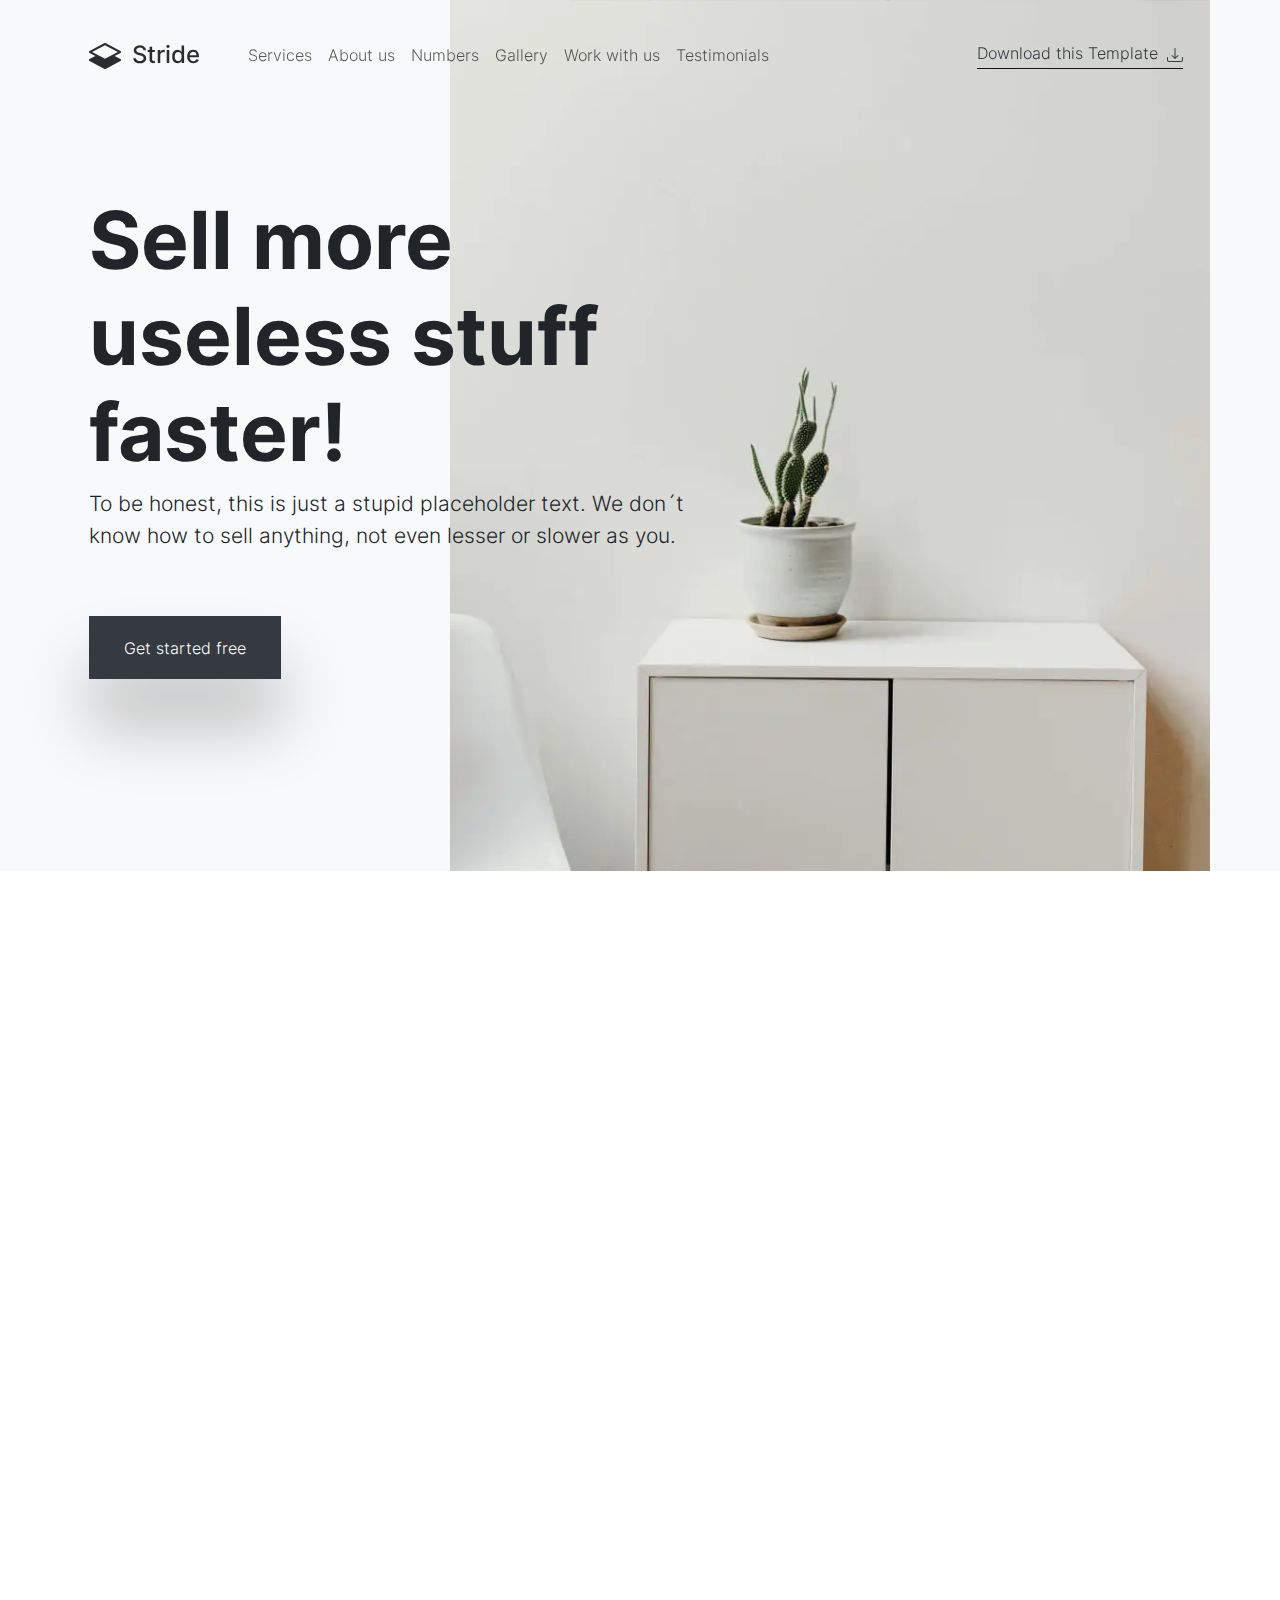
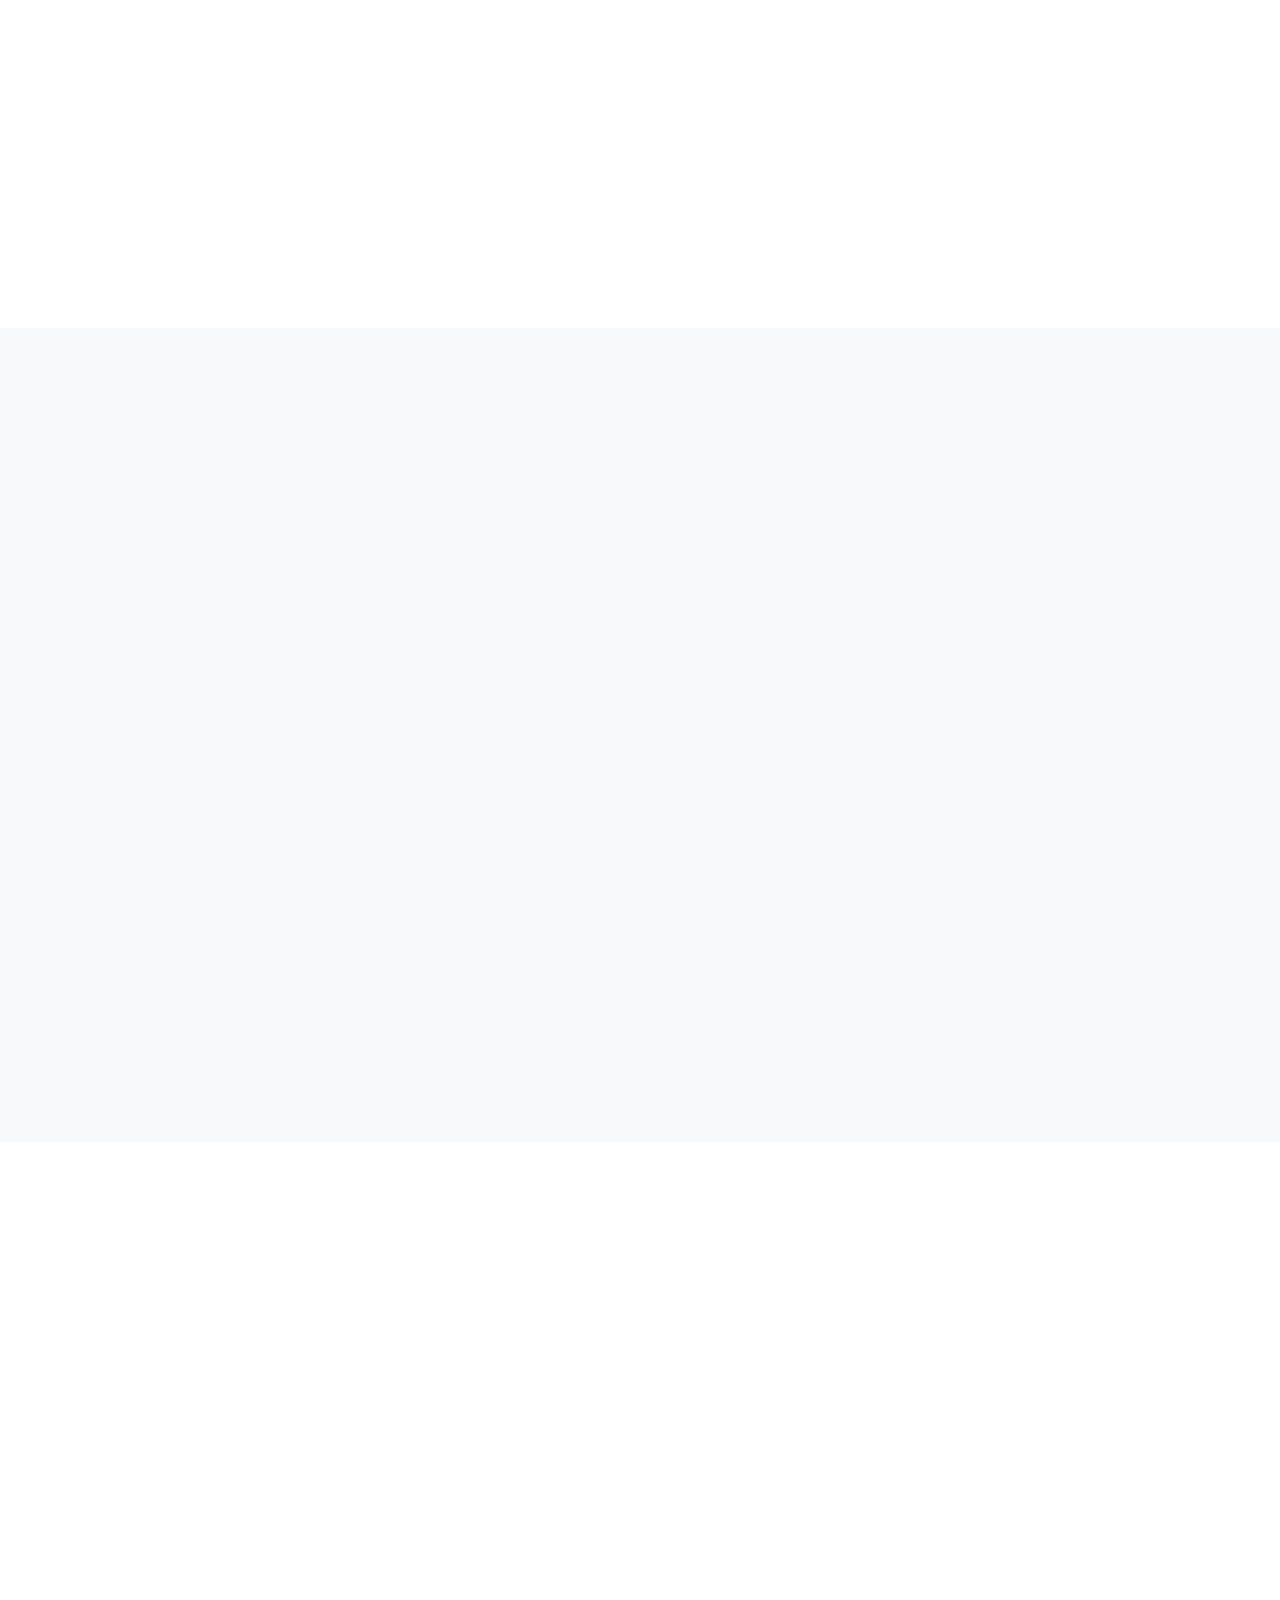
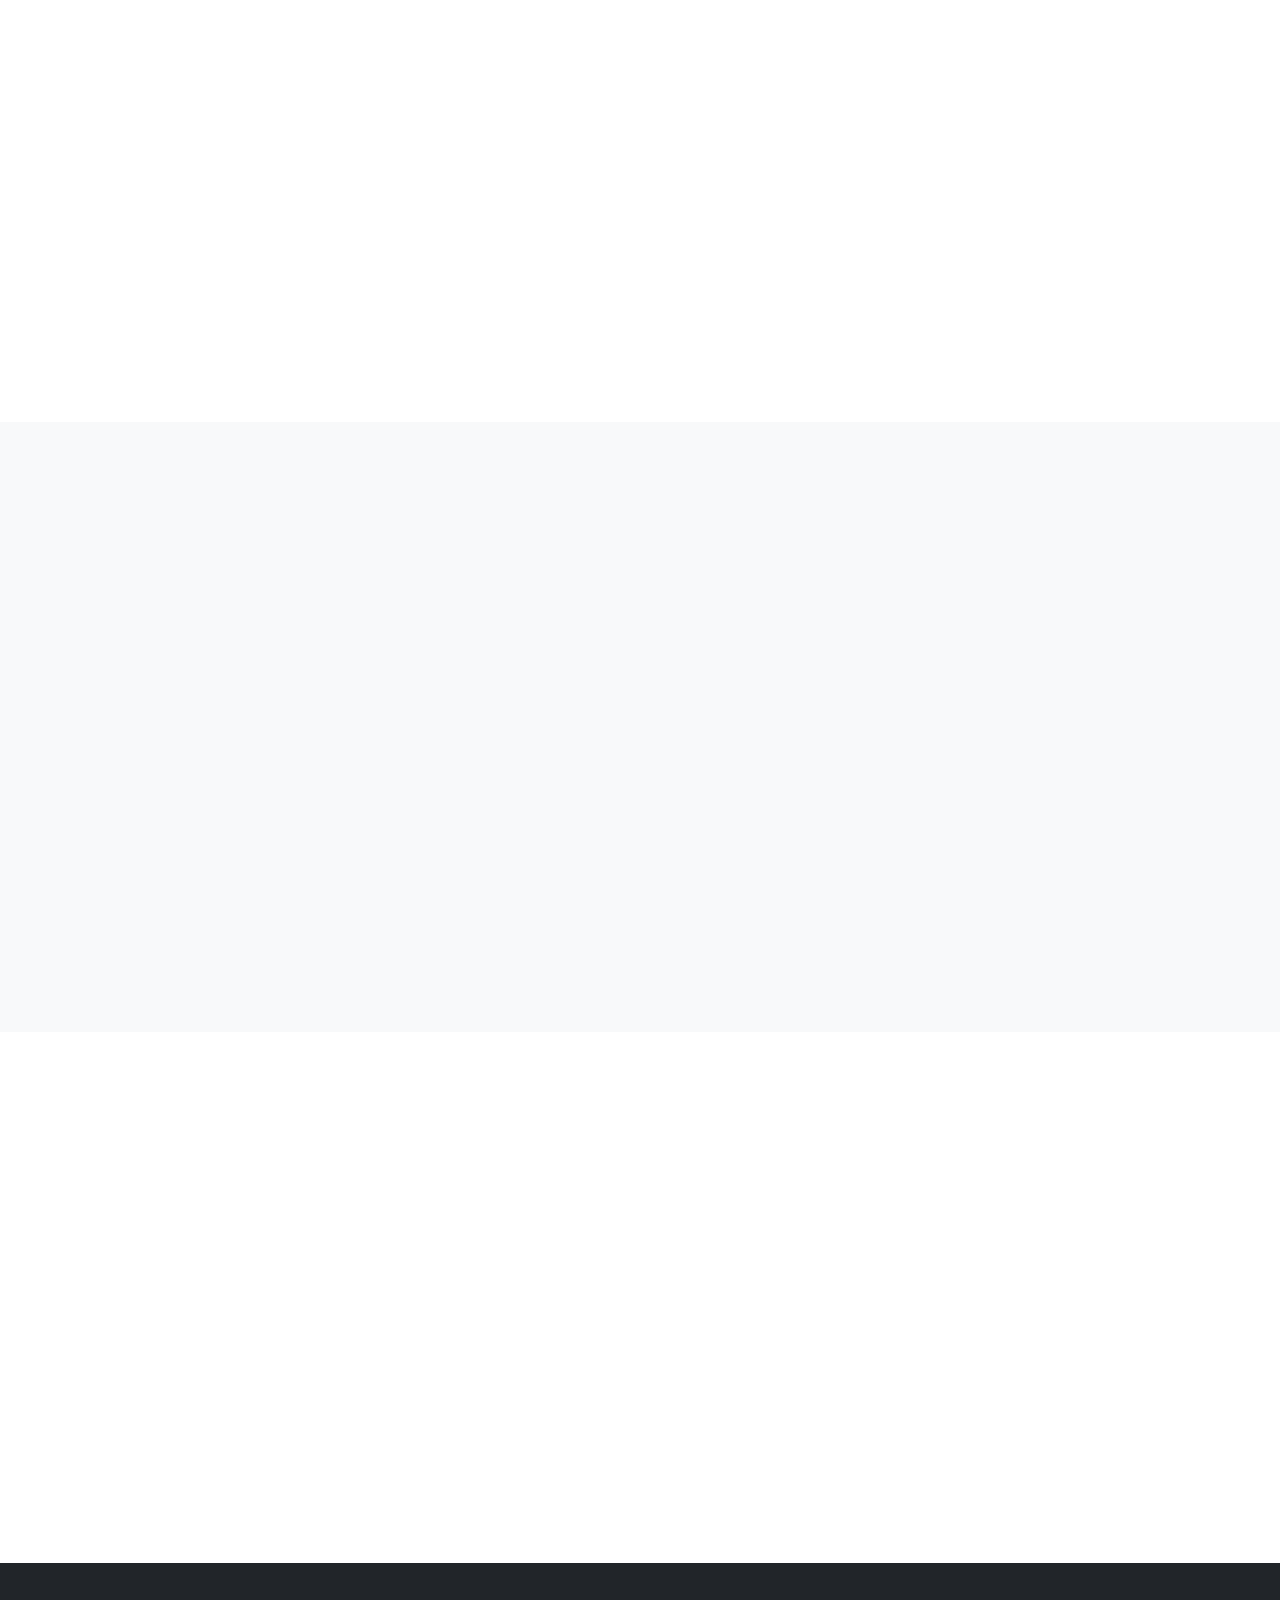
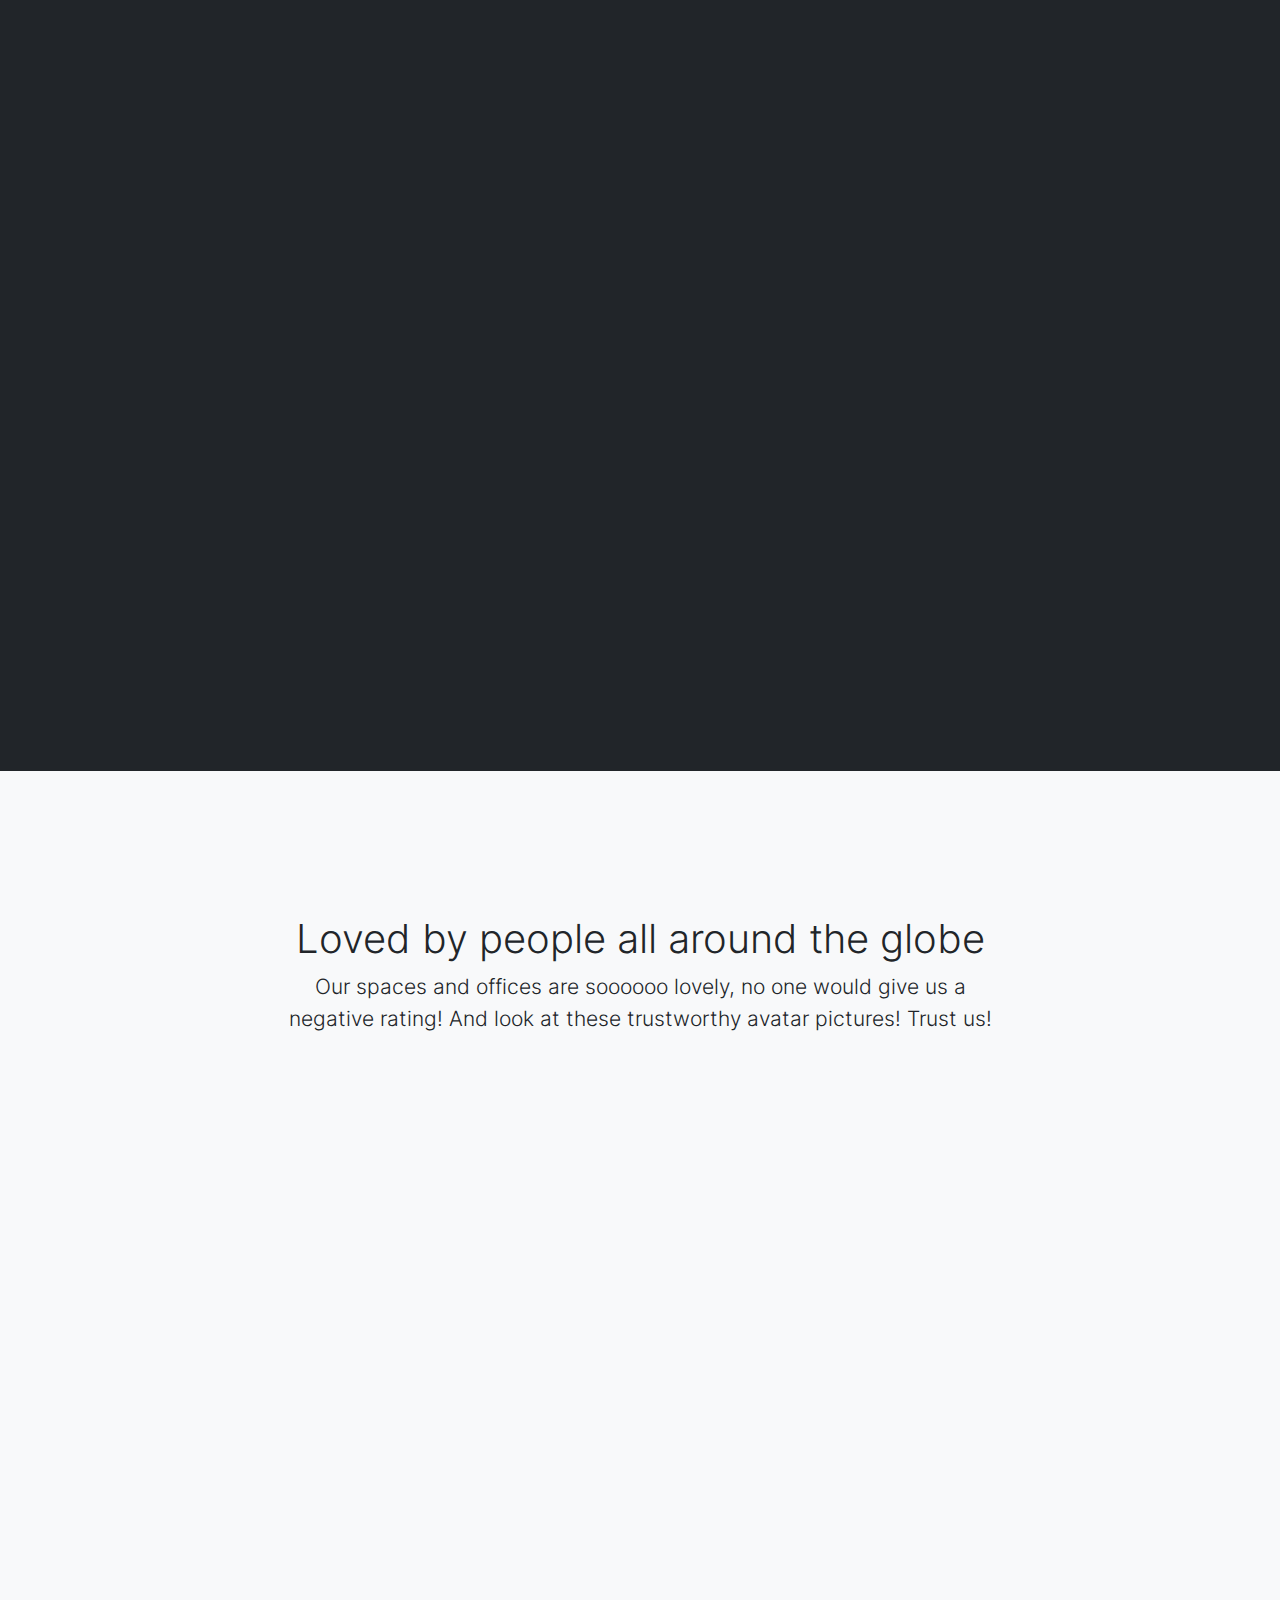
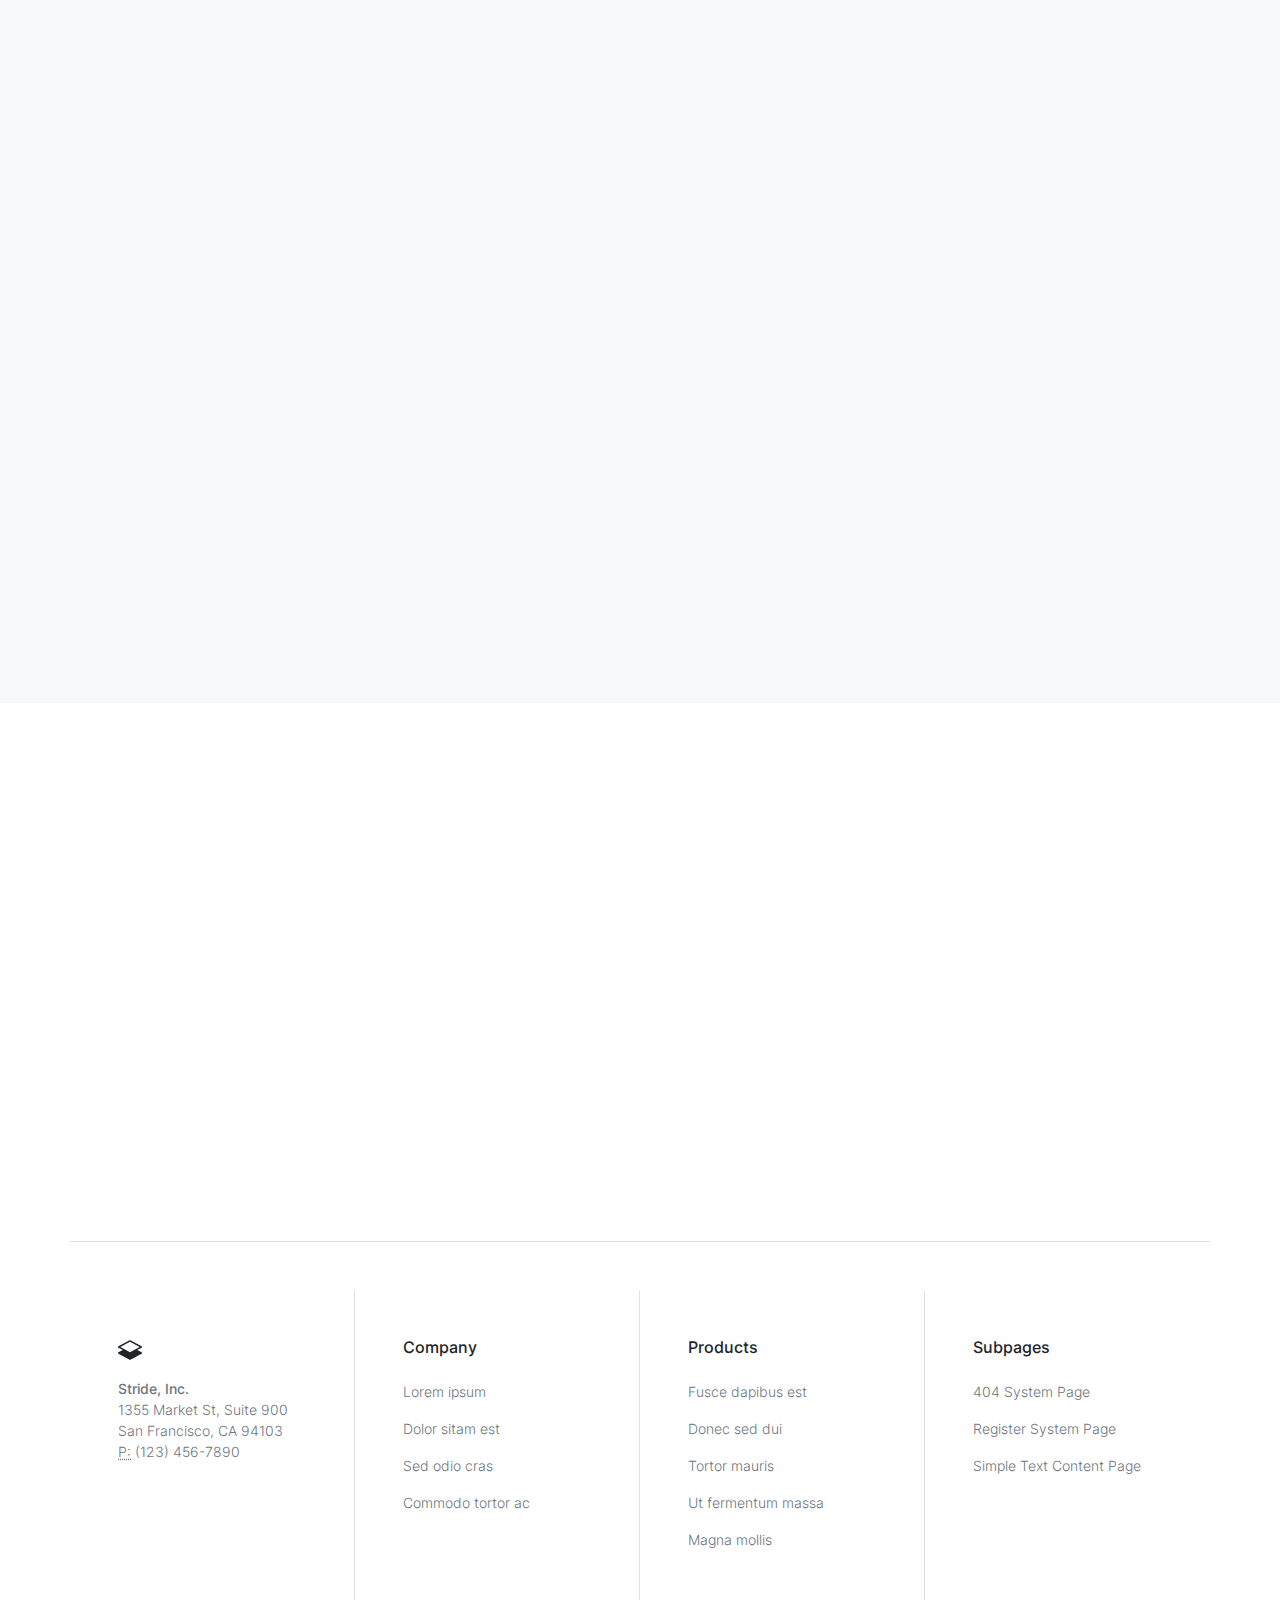
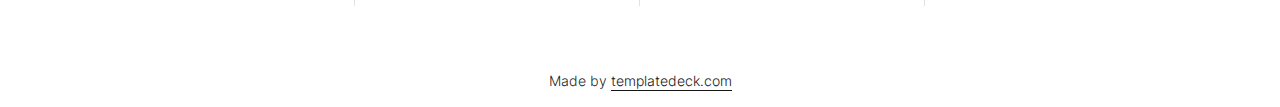
==== index.html @ ab4a2ad3 "update" ====
<!doctype html>
<html class="h-100" lang="en">

  <head>
      <meta charset="utf-8">
  <meta name="viewport" content="width=device-width,initial-scale=1,shrink-to-fit=no">
  <meta name="description" content="A growing collection of ready to use components for the CSS framework Bootstrap 5">
  <link rel="apple-touch-icon" sizes="180x180" href="img/apple-touch-icon.png">
  <link rel="icon" type="image/png" sizes="32x32" href="img/favicon-32x32.png">
  <link rel="icon" type="image/png" sizes="16x16" href="img/favicon-16x16.png">
  <link rel="icon" type="image/png" sizes="96x96" href="img/favicon.png">
  <meta name="author" content="Holger Koenemann">
  <meta name="generator" content="Eleventy v2.0.0">
  <meta name="HandheldFriendly" content="true">
  <title>Stride HTML Template - Frontpage one</title>
  <link rel="stylesheet" href="css/theme.min.css">

   <style>

/* inter-300 - latin */
@font-face {
  font-family: 'Inter';
  font-style: normal;
  font-weight: 300;
  font-display: swap;
  src: local(''),
       url('./fonts/inter-v12-latin-300.woff2') format('woff2'), /* Chrome 26+, Opera 23+, Firefox 39+ */
       url('./fonts/inter-v12-latin-300.woff') format('woff'); /* Chrome 6+, Firefox 3.6+, IE 9+, Safari 5.1+ */
}

@font-face {
  font-family: 'Inter';
  font-style: normal;
  font-weight: 500;
  font-display: swap;
  src: local(''),
       url('./fonts/inter-v12-latin-500.woff2') format('woff2'), /* Chrome 26+, Opera 23+, Firefox 39+ */
       url('./fonts/inter-v12-latin-500.woff') format('woff'); /* Chrome 6+, Firefox 3.6+, IE 9+, Safari 5.1+ */
}
@font-face {
  font-family: 'Inter';
  font-style: normal;
  font-weight: 700;
  font-display: swap;
  src: local(''),
       url('./fonts/inter-v12-latin-700.woff2') format('woff2'), /* Chrome 26+, Opera 23+, Firefox 39+ */
       url('./fonts/inter-v12-latin-700.woff') format('woff'); /* Chrome 6+, Firefox 3.6+, IE 9+, Safari 5.1+ */
}

</style>

  </head>

  <body data-bs-spy="scroll" data-bs-target="#navScroll">

    <nav id="navScroll" class="navbar navbar-expand-lg navbar-light fixed-top" tabindex="0">
  <div class="container">
    <a class="navbar-brand pe-4 fs-4" href="/">
  <svg xmlns="http://www.w3.org/2000/svg" width="32" height="32" fill="currentColor" class="bi bi-layers-half" viewbox="0 0 16 16">
    <path d="M8.235 1.559a.5.5 0 0 0-.47 0l-7.5 4a.5.5 0 0 0 0 .882L3.188 8 .264 9.559a.5.5 0 0 0 0 .882l7.5 4a.5.5 0 0 0 .47 0l7.5-4a.5.5 0 0 0 0-.882L12.813 8l2.922-1.559a.5.5 0 0 0 0-.882l-7.5-4zM8 9.433 1.562 6 8 2.567 14.438 6 8 9.433z"/>
  </svg>
  <span class="ms-1 fw-bolder">Stride</span>
</a>

    <button class="navbar-toggler" type="button" data-bs-toggle="collapse" data-bs-target="#navbarSupportedContent" aria-controls="navbarSupportedContent" aria-expanded="false" aria-label="Toggle navigation">
      <span class="navbar-toggler-icon"></span>
    </button>
    <div class="collapse navbar-collapse" id="navbarSupportedContent">
      <ul class="navbar-nav me-auto mb-2 mb-lg-0">
      <li class="nav-item">
    <a class="nav-link" href="#services" aria-label="Brings you to the frontpage">
      Services
    </a>
  </li>
  <li class="nav-item">
    <a class="nav-link" href="#aboutus">
      About us
    </a>
  </li>
  <li class="nav-item">
    <a class="nav-link" href="#numbers">
      Numbers
    </a>
  </li>
  <li class="nav-item">
    <a class="nav-link" href="#gallery">
      Gallery
    </a>
  </li>
  <li class="nav-item">
    <a class="nav-link" href="#workwithus">
      Work with us
    </a>
  </li>
  <li class="nav-item">
    <a class="nav-link" href="#testimonials">
      Testimonials
    </a>
  </li>

    </ul>
      <a href="https://templatedeck.com" data-splitbee-event="Click Download" aria-label="Download this template" class="link-dark pb-1 link-fancy me-2">
        Download this Template       <svg xmlns="http://www.w3.org/2000/svg" width="16" height="16" fill="currentColor" class="bi bi-download ms-1" viewBox="0 0 16 16">
                <path d="M.5 9.9a.5.5 0 0 1 .5.5v2.5a1 1 0 0 0 1 1h12a1 1 0 0 0 1-1v-2.5a.5.5 0 0 1 1 0v2.5a2 2 0 0 1-2 2H2a2 2 0 0 1-2-2v-2.5a.5.5 0 0 1 .5-.5z"/>
                <path d="M7.646 11.854a.5.5 0 0 0 .708 0l3-3a.5.5 0 0 0-.708-.708L8.5 10.293V1.5a.5.5 0 0 0-1 0v8.793L5.354 8.146a.5.5 0 1 0-.708.708l3 3z"/>
              </svg>
      </a>

    </div>
</div>
</nav>

    <main>
      <div class="w-100 overflow-hidden bg-gray-100" id="top">
  
<div class="container position-relative">
  <div class="col-12 col-lg-8 mt-0 h-100 position-absolute top-0 end-0 bg-cover" data-aos="fade-left" style="background-image: url(img/webp/interior11.webp);">
    
  </div>
    <div class="row">

<div class="col-lg-7 py-vh-6 position-relative" data-aos="fade-right">
  <h1 class="display-1 fw-bold mt-5">Sell more useless stuff faster!</h1>
  <p class="lead">To be honest, this is just a stupid placeholder text. We don´t know how to sell anything, not even lesser or slower as you.</p>
  <a href="#" class="btn btn-dark btn-xl shadow me-3 rounded-0 my-5">Get started free</a>
</div>



</div>
</div>

</div>

<div class="py-vh-5 w-100 overflow-hidden" id="services">
  <div class="container">
      <div class="row d-flex justify-content-end">
<div class="col-lg-8" data-aos="fade-down"><h2 class="display-6">Okay, there are three really good reasons for us. There are no more than three, but we think three is a reasonable good number of good stuff.</h2></div>
</div>
<div class="row d-flex align-items-center">
<div class="col-md-6 col-lg-4" data-aos="fade-up" data-aos-delay="200">
  <span class="h5 fw-lighter">01.</span>
  <h3 class="py-5 border-top border-dark">We rented this fancy startup office in an old factory building.</h3>
  <p>Lorem, ipsum dolor sit amet consectetur adipisicing elit. Minus culpa, voluptatibus ex itaque, sapiente a consequatur inventore beatae, ipsam debitis omnis consequuntur iste asperiores. Similique quisquam debitis corrupti deserunt, dolor.</p>
  <a href="#" class="link-fancy">Learn more
  </a>
</div>

<div class="col-md-6 col-lg-4 py-vh-4 pb-0" data-aos="fade-up" data-aos-delay="400">
  <span class="h5 fw-lighter">02.</span>
  <h3 class="py-5 border-top border-dark">We don´t know exactly what we are doing. But thats good because we can´t break something intentionally.</h3>
  <p>Lorem, ipsum dolor sit  adipisicing elit. Minus culpa, voluptatibus ex itaque, sapiente a consequatur inventore beatae, ipsam debitis omnis consequuntur iste asperiores. Similique quisquam debitis corrupti deserunt, dolor.</p>
  <a href="#" class="link-fancy">Learn more
  </a>
</div>

<div class="col-md-6 col-lg-4 py-vh-6 pb-0" data-aos="fade-up" data-aos-delay="600">
  <span class="h5 fw-lighter">03.</span>
  <h3 class="py-5 border-top border-dark">There is no real number three reason. So please read again number one and two.</h3>
  <p>Lorem, ipsum dolor sit amet consectetur adipisicing elit. Minus culpa, voluptatibus ex itaque, sapiente a consequatur inventore beatae, ipsam debitis omnis consequuntur iste asperiores. Similique quisquam debitis corrupti deserunt, dolor.</p>
  <a href="#" class="link-fancy">Learn more
  </a>
</div>
</div>

  </div>
</div>

<div class="py-vh-4 bg-gray-100 w-100 overflow-hidden" id="aboutus">
  <div class="container">
      
<div class="row d-flex justify-content-between align-items-center">
  <div class="col-lg-6">
  <div class="row gx-5 d-flex">
    <div class="col-md-11">
      <div class="shadow ratio ratio-16x9 rounded bg-cover bp-center align-self-end" data-aos="fade-right" style="background-image: url(img/webp/people15.webp);--bs-aspect-ratio: 50%;">
      </div>
    </div>
    <div class="col-md-5 offset-md-1">
      <div class="shadow ratio ratio-1x1 rounded bg-cover mt-5 bp-center float-end" data-aos="fade-up" style="background-image: url(img/webp/interior42.webp);">
      </div>
    </div>
    <div class="col-md-6">
      <div class="col-12 shadow ratio rounded bg-cover mt-5 bp-center" data-aos="fade-left" style="background-image: url(img/webp/people4.webp);--bs-aspect-ratio: 150%;">
      </div>
    </div>
  </div>
</div>
<div class="col-lg-4">
  <h3 class="py-5 border-top border-dark" data-aos="fade-left">We did some interesting stuff in our field of work. For example we collect a lot of these free photos and use them on our website.</h3>
  <p data-aos="fade-left" data-aos-delay="200">Donec id elit non mi porta gravida at eget metus. Fusce dapibus, tellus ac cursus commodo, tortor mauris condimentum nibh, ut fermentum massa justo sit amet risus.
  </p>
  <p>
    <a href="#" class="link-fancy link-dark" data-aos="fade-left" data-aos-delay="400">Learn more
    </a>
  </p>
</div>
</div>

  </div>
</div>

<div class="py-vh-5 w-100 overflow-hidden" id="numbers">
  <div class="container">
      <div class="row d-flex justify-content-between align-items-center">
  <div class="col-lg-5">
    <h3 class="py-5 border-top border-dark" data-aos="fade-right">Our magic numbers</h3>
</div>
<div class="col-lg-6">
  <div class="row">
    <div class="col-12">
    <h2 class="display-6 mb-5" data-aos="fade-down">There are some important numbers for us. They are just numbers without any meaning, but we just love them.</h2>
    </div>
    <div class="col-lg-6" data-aos="fade-up">
      <div class="display-1 fw-bold py-4">42%</div>
      <p class="text-black-50">Donec id elit non mi porta gravida at eget metus. Fusce dapibus, tellus ac cursus commodo, tortor mauris condimentum nibh, ut fermentum massa justo sit amet risus. Etiam porta sem malesuada magna mollis euismod. Donec sed odio dui.</p>
    </div>
    <div class="col-lg-6" data-aos="fade-up">
      <div class="display-1 fw-bold py-4">+300</div>
      <p class="text-black-50">Donec id elit non mi porta gravida at eget metus. Fusce dapibus, tellus ac cursus commodo, tortor mauris condimentum nibh, ut fermentum massa justo sit amet risus. Etiam porta sem malesuada magna mollis euismod. Donec sed odio dui.</p>
    </div>
  </div>
</div>
</div>

  </div>
</div>

<div class="position-relative overflow-hidden w-100 bg-light" id="gallery">
  <div class="container-fluid">
  <div class="row overflow-scroll">
    <div class="col-12">
      <div class="row vw-100 px-0 py-vh-5 d-flex align-items-center scrollx">
        <div class="col-md-2" data-aos="fade-up">
            <img src="img/webp/interior37.webp" class="rounded shadow img-fluid" alt="nice gallery image" width="512" height="341">
        </div>

        <div class="col-md-2" data-aos="fade-up" data-aos-delay="200">
            <img src="img/webp/people1.webp" class="img-fluid rounded shadow" alt="nice gallery image" width="1164" height="776">
        </div>

        <div class="col-md-3" data-aos="fade-up" data-aos-delay="400">
            <img src="img/webp/people2.webp" class="img-fluid rounded shadow" alt="nice gallery image" width="844" height="1054">
        </div>

        <div class="col-md-3" data-aos="fade-up" data-aos-delay="600">
            <img src="img/webp/interior29.webp" class="img-fluid rounded shadow" alt="nice gallery image" width="844" height="562">
        </div>

        <div class="col-md-2" data-aos="fade-up" data-aos-delay="800">
            <img src="img/webp/people23.webp" class="rounded shadow img-fluid" alt="nice gallery image" width="512" height="341">
        </div>
      </div>
    </div>
   </div>
 </div>

</div>

<div class="container py-vh-4 w-100 overflow-hidden">
  <div class="row d-flex justify-content-center align-items-center">
    <div class="col-lg-5">
  <h3 class="py-5 border-top border-dark" data-aos="fade-right">What our clients say</h3>
</div>
<div class="col-md-7" data-aos="fade-left">
  <blockquote>
    <div class="fs-4 my-3 fw-light pt-4 border-bottom pb-3">“I´am the CEO of this company. So maybe you think "he will tell us something super awesome about it only". But no. Its a really strange place to work with creepy people all around.
      They do some computer stuff I don´t understand. But I wear expensive Glasses and a Patagonia Hoodie. So I´am fine with it.”</div>
    <img src="img/webp/person11.webp" width="64" height="64" class="img-fluid rounded-circle me-3" alt="" data-aos="fade">
    <span><span class="fw-bold">John Doe,</span>
      CEO of Stride Ltd.</span>
  </blockquote>
</div>

  </div>
</div>

<div class="py-vh-6 bg-gray-900 text-light w-100 overflow-hidden" id="workwithus">
  <div class="container">
    <div class="row d-flex justify-content-center">
      <div class="row d-flex justify-content-center text-center">
  <div class="col-lg-8 text-center" data-aos="fade">
        <p class="text-secondary lead">Let´s start a project together!</p>
    <h2 class="display-6 mb-5">Hell no! This button is linked to a none working contact form. A none working form without any user feedback. So you might think you done something wrong. But in reality we just don´t want to start anything with you or anyone else.</h2>
  </div>
  <div class="col-12">
    <a href="#" class="btn btn-warning btn-xl shadow me-3 mt-4" data-aos="fade-down">Get in contact</a>
  </div>
</div>

    </div>
  </div>
</div>

<div class="bg-light w-100 overflow-hidden" id="testimonials">
  <div class="container py-vh-6">
    <div class="row d-flex justify-content-center">
      <div class="col-12 col-lg-10 col-xl-8 text-center">
  <h2 class="display-6">Loved by people all around the globe</h2>
  <p class="lead">Our spaces and offices are soooooo lovely, no one would give us a negative rating! And look at these trustworthy avatar pictures! Trust us!</p>
</div>
<div class="col-12 mt-4">
  <div class="row row-cols-1 row-cols-md-2 g-5 d-flex align-items-center">

    <div class="col-12 col-lg-6 col-xl-4" data-aos="fade-right">
      <div class="card p-4 mt-3 border-0">
        <div class="card-body">
          <div class="text-dark py-2 fs-3"><svg xmlns="http://www.w3.org/2000/svg" width="16" height="16" fill="currentColor" class="bi bi-star-fill" viewBox="0 0 16 16">
  <path d="M3.612 15.443c-.386.198-.824-.149-.746-.592l.83-4.73L.173 6.765c-.329-.314-.158-.888.283-.95l4.898-.696L7.538.792c.197-.39.73-.39.927 0l2.184 4.327 4.898.696c.441.062.612.636.282.95l-3.522 3.356.83 4.73c.078.443-.36.79-.746.592L8 13.187l-4.389 2.256z"/>
</svg>

<svg xmlns="http://www.w3.org/2000/svg" width="16" height="16" fill="currentColor" class="bi bi-star-fill" viewBox="0 0 16 16">
  <path d="M3.612 15.443c-.386.198-.824-.149-.746-.592l.83-4.73L.173 6.765c-.329-.314-.158-.888.283-.95l4.898-.696L7.538.792c.197-.39.73-.39.927 0l2.184 4.327 4.898.696c.441.062.612.636.282.95l-3.522 3.356.83 4.73c.078.443-.36.79-.746.592L8 13.187l-4.389 2.256z"/>
</svg>

<svg xmlns="http://www.w3.org/2000/svg" width="16" height="16" fill="currentColor" class="bi bi-star-fill" viewBox="0 0 16 16">
  <path d="M3.612 15.443c-.386.198-.824-.149-.746-.592l.83-4.73L.173 6.765c-.329-.314-.158-.888.283-.95l4.898-.696L7.538.792c.197-.39.73-.39.927 0l2.184 4.327 4.898.696c.441.062.612.636.282.95l-3.522 3.356.83 4.73c.078.443-.36.79-.746.592L8 13.187l-4.389 2.256z"/>
</svg>

<svg xmlns="http://www.w3.org/2000/svg" width="16" height="16" fill="currentColor" class="bi bi-star-fill" viewBox="0 0 16 16">
  <path d="M3.612 15.443c-.386.198-.824-.149-.746-.592l.83-4.73L.173 6.765c-.329-.314-.158-.888.283-.95l4.898-.696L7.538.792c.197-.39.73-.39.927 0l2.184 4.327 4.898.696c.441.062.612.636.282.95l-3.522 3.356.83 4.73c.078.443-.36.79-.746.592L8 13.187l-4.389 2.256z"/>
</svg>

<svg xmlns="http://www.w3.org/2000/svg" width="16" height="16" fill="currentColor" class="bi bi-star-half" viewBox="0 0 16 16">
  <path d="M5.354 5.119 7.538.792A.516.516 0 0 1 8 .5c.183 0 .366.097.465.292l2.184 4.327 4.898.696A.537.537 0 0 1 16 6.32a.548.548 0 0 1-.17.445l-3.523 3.356.83 4.73c.078.443-.36.79-.746.592L8 13.187l-4.389 2.256a.52.52 0 0 1-.146.05c-.342.06-.668-.254-.6-.642l.83-4.73L.173 6.765a.55.55 0 0 1-.172-.403.58.58 0 0 1 .085-.302.513.513 0 0 1 .37-.245l4.898-.696zM8 12.027a.5.5 0 0 1 .232.056l3.686 1.894-.694-3.957a.565.565 0 0 1 .162-.505l2.907-2.77-4.052-.576a.525.525 0 0 1-.393-.288L8.001 2.223 8 2.226v9.8z"/>
</svg>
</div>
          <blockquote class="blockquote">
            <p>"That service is really really good. And I don´t say that because they pay me a lot of money. I say that because they don´t pay me more money anymore if I don´t say it..."</p>
          </blockquote>
          <div class="d-flex justify-content-between border-top pt-3">
            <div>
              <span class="h6 fw-5">Jane Doemunsky</span><br>
              <small class="text-muted">COO, The Boo Corp.</small>
            </div>
            <img src="img/webp/person9.webp" width="48" height="48" class="rounded-circle" alt="" data-aos="fade">
          </div>
        </div>
      </div>
    </div>

    <div class="col-12 col-lg-6 col-xl-4">
      <div class="card p-4 shadow mt-3 border-0" data-aos="fade-down">
        <div class="card-body">
          <div class="text-dark py-2 fs-3"><svg xmlns="http://www.w3.org/2000/svg" width="16" height="16" fill="currentColor" class="bi bi-star-fill" viewBox="0 0 16 16">
  <path d="M3.612 15.443c-.386.198-.824-.149-.746-.592l.83-4.73L.173 6.765c-.329-.314-.158-.888.283-.95l4.898-.696L7.538.792c.197-.39.73-.39.927 0l2.184 4.327 4.898.696c.441.062.612.636.282.95l-3.522 3.356.83 4.73c.078.443-.36.79-.746.592L8 13.187l-4.389 2.256z"/>
</svg>

<svg xmlns="http://www.w3.org/2000/svg" width="16" height="16" fill="currentColor" class="bi bi-star-fill" viewBox="0 0 16 16">
  <path d="M3.612 15.443c-.386.198-.824-.149-.746-.592l.83-4.73L.173 6.765c-.329-.314-.158-.888.283-.95l4.898-.696L7.538.792c.197-.39.73-.39.927 0l2.184 4.327 4.898.696c.441.062.612.636.282.95l-3.522 3.356.83 4.73c.078.443-.36.79-.746.592L8 13.187l-4.389 2.256z"/>
</svg>

<svg xmlns="http://www.w3.org/2000/svg" width="16" height="16" fill="currentColor" class="bi bi-star-fill" viewBox="0 0 16 16">
  <path d="M3.612 15.443c-.386.198-.824-.149-.746-.592l.83-4.73L.173 6.765c-.329-.314-.158-.888.283-.95l4.898-.696L7.538.792c.197-.39.73-.39.927 0l2.184 4.327 4.898.696c.441.062.612.636.282.95l-3.522 3.356.83 4.73c.078.443-.36.79-.746.592L8 13.187l-4.389 2.256z"/>
</svg>

<svg xmlns="http://www.w3.org/2000/svg" width="16" height="16" fill="currentColor" class="bi bi-star-fill" viewBox="0 0 16 16">
  <path d="M3.612 15.443c-.386.198-.824-.149-.746-.592l.83-4.73L.173 6.765c-.329-.314-.158-.888.283-.95l4.898-.696L7.538.792c.197-.39.73-.39.927 0l2.184 4.327 4.898.696c.441.062.612.636.282.95l-3.522 3.356.83 4.73c.078.443-.36.79-.746.592L8 13.187l-4.389 2.256z"/>
</svg>

<svg xmlns="http://www.w3.org/2000/svg" width="16" height="16" fill="currentColor" class="bi bi-star" viewBox="0 0 16 16">
  <path d="M2.866 14.85c-.078.444.36.791.746.593l4.39-2.256 4.389 2.256c.386.198.824-.149.746-.592l-.83-4.73 3.522-3.356c.33-.314.16-.888-.282-.95l-4.898-.696L8.465.792a.513.513 0 0 0-.927 0L5.354 5.12l-4.898.696c-.441.062-.612.636-.283.95l3.523 3.356-.83 4.73zm4.905-2.767-3.686 1.894.694-3.957a.565.565 0 0 0-.163-.505L1.71 6.745l4.052-.576a.525.525 0 0 0 .393-.288L8 2.223l1.847 3.658a.525.525 0 0 0 .393.288l4.052.575-2.906 2.77a.565.565 0 0 0-.163.506l.694 3.957-3.686-1.894a.503.503 0 0 0-.461 0z"/>
</svg>
</div>
          <blockquote class="blockquote">
            <p>"I really don´t get what they do. Something with Crypto, NFT´s, SaaS and Cyber Security. Maybe an App for Kids...? But they have this nice website...so who cares what they do as long as they are good at it."</p>
          </blockquote>
          <div class="d-flex justify-content-between border-top pt-3">
            <p class="card-text">
              <span class="h6 fw-5">Jenny Matrix</span><br>
              <small class="text-muted">Daughter of Col. John Matrix, Commando.</small>
            </p>
            <img src="img/webp/person3.webp" width="48" height="48" class="rounded-circle" alt="" data-aos="fade">
          </div>
        </div>
      </div>
    </div>

    <div class="col-12 col-lg-6 col-xl-4">
      <div class="card p-4 mt-3 border-0" data-aos="fade-left">
        <div class="card-body">
          <div class="text-dark py-2 fs-3"><svg xmlns="http://www.w3.org/2000/svg" width="16" height="16" fill="currentColor" class="bi bi-star-fill" viewBox="0 0 16 16">
  <path d="M3.612 15.443c-.386.198-.824-.149-.746-.592l.83-4.73L.173 6.765c-.329-.314-.158-.888.283-.95l4.898-.696L7.538.792c.197-.39.73-.39.927 0l2.184 4.327 4.898.696c.441.062.612.636.282.95l-3.522 3.356.83 4.73c.078.443-.36.79-.746.592L8 13.187l-4.389 2.256z"/>
</svg>

<svg xmlns="http://www.w3.org/2000/svg" width="16" height="16" fill="currentColor" class="bi bi-star-fill" viewBox="0 0 16 16">
  <path d="M3.612 15.443c-.386.198-.824-.149-.746-.592l.83-4.73L.173 6.765c-.329-.314-.158-.888.283-.95l4.898-.696L7.538.792c.197-.39.73-.39.927 0l2.184 4.327 4.898.696c.441.062.612.636.282.95l-3.522 3.356.83 4.73c.078.443-.36.79-.746.592L8 13.187l-4.389 2.256z"/>
</svg>

<svg xmlns="http://www.w3.org/2000/svg" width="16" height="16" fill="currentColor" class="bi bi-star" viewBox="0 0 16 16">
  <path d="M2.866 14.85c-.078.444.36.791.746.593l4.39-2.256 4.389 2.256c.386.198.824-.149.746-.592l-.83-4.73 3.522-3.356c.33-.314.16-.888-.282-.95l-4.898-.696L8.465.792a.513.513 0 0 0-.927 0L5.354 5.12l-4.898.696c-.441.062-.612.636-.283.95l3.523 3.356-.83 4.73zm4.905-2.767-3.686 1.894.694-3.957a.565.565 0 0 0-.163-.505L1.71 6.745l4.052-.576a.525.525 0 0 0 .393-.288L8 2.223l1.847 3.658a.525.525 0 0 0 .393.288l4.052.575-2.906 2.77a.565.565 0 0 0-.163.506l.694 3.957-3.686-1.894a.503.503 0 0 0-.461 0z"/>
</svg>
<svg xmlns="http://www.w3.org/2000/svg" width="16" height="16" fill="currentColor" class="bi bi-star" viewBox="0 0 16 16">
  <path d="M2.866 14.85c-.078.444.36.791.746.593l4.39-2.256 4.389 2.256c.386.198.824-.149.746-.592l-.83-4.73 3.522-3.356c.33-.314.16-.888-.282-.95l-4.898-.696L8.465.792a.513.513 0 0 0-.927 0L5.354 5.12l-4.898.696c-.441.062-.612.636-.283.95l3.523 3.356-.83 4.73zm4.905-2.767-3.686 1.894.694-3.957a.565.565 0 0 0-.163-.505L1.71 6.745l4.052-.576a.525.525 0 0 0 .393-.288L8 2.223l1.847 3.658a.525.525 0 0 0 .393.288l4.052.575-2.906 2.77a.565.565 0 0 0-.163.506l.694 3.957-3.686-1.894a.503.503 0 0 0-.461 0z"/>
</svg>
<svg xmlns="http://www.w3.org/2000/svg" width="16" height="16" fill="currentColor" class="bi bi-star" viewBox="0 0 16 16">
  <path d="M2.866 14.85c-.078.444.36.791.746.593l4.39-2.256 4.389 2.256c.386.198.824-.149.746-.592l-.83-4.73 3.522-3.356c.33-.314.16-.888-.282-.95l-4.898-.696L8.465.792a.513.513 0 0 0-.927 0L5.354 5.12l-4.898.696c-.441.062-.612.636-.283.95l3.523 3.356-.83 4.73zm4.905-2.767-3.686 1.894.694-3.957a.565.565 0 0 0-.163-.505L1.71 6.745l4.052-.576a.525.525 0 0 0 .393-.288L8 2.223l1.847 3.658a.525.525 0 0 0 .393.288l4.052.575-2.906 2.77a.565.565 0 0 0-.163.506l.694 3.957-3.686-1.894a.503.503 0 0 0-.461 0z"/>
</svg>
</div>
          <blockquote class="blockquote">
            <p>"I don´t know if they are good at what they do. But they have nice coffee and a shiny brand new startup office with bikes on the wall and all that stuff."</p>
          </blockquote>
          <div class="d-flex justify-content-between border-top pt-3">
            <p class="card-text">
              <span class="h6 fw-5">Rustin Cohle</span><br>
              <small class="text-muted">Detective, Somewhere in the swamps</small>
            </p>
            <img src="img/webp/person8.webp" width="48" height="48" class="rounded-circle" alt="" data-aos="fade">
          </div>
        </div>
      </div>
    </div>

    <div class="col-12 col-lg-6 col-xl-4">
      <div class="card p-4 mt-3 border-0" data-aos="fade-right">
        <div class="card-body">
          <div class="text-dark py-2 fs-3"><svg xmlns="http://www.w3.org/2000/svg" width="16" height="16" fill="currentColor" class="bi bi-star-fill" viewBox="0 0 16 16">
  <path d="M3.612 15.443c-.386.198-.824-.149-.746-.592l.83-4.73L.173 6.765c-.329-.314-.158-.888.283-.95l4.898-.696L7.538.792c.197-.39.73-.39.927 0l2.184 4.327 4.898.696c.441.062.612.636.282.95l-3.522 3.356.83 4.73c.078.443-.36.79-.746.592L8 13.187l-4.389 2.256z"/>
</svg>

<svg xmlns="http://www.w3.org/2000/svg" width="16" height="16" fill="currentColor" class="bi bi-star-fill" viewBox="0 0 16 16">
  <path d="M3.612 15.443c-.386.198-.824-.149-.746-.592l.83-4.73L.173 6.765c-.329-.314-.158-.888.283-.95l4.898-.696L7.538.792c.197-.39.73-.39.927 0l2.184 4.327 4.898.696c.441.062.612.636.282.95l-3.522 3.356.83 4.73c.078.443-.36.79-.746.592L8 13.187l-4.389 2.256z"/>
</svg>

<svg xmlns="http://www.w3.org/2000/svg" width="16" height="16" fill="currentColor" class="bi bi-star-fill" viewBox="0 0 16 16">
  <path d="M3.612 15.443c-.386.198-.824-.149-.746-.592l.83-4.73L.173 6.765c-.329-.314-.158-.888.283-.95l4.898-.696L7.538.792c.197-.39.73-.39.927 0l2.184 4.327 4.898.696c.441.062.612.636.282.95l-3.522 3.356.83 4.73c.078.443-.36.79-.746.592L8 13.187l-4.389 2.256z"/>
</svg>

<svg xmlns="http://www.w3.org/2000/svg" width="16" height="16" fill="currentColor" class="bi bi-star-half" viewBox="0 0 16 16">
  <path d="M5.354 5.119 7.538.792A.516.516 0 0 1 8 .5c.183 0 .366.097.465.292l2.184 4.327 4.898.696A.537.537 0 0 1 16 6.32a.548.548 0 0 1-.17.445l-3.523 3.356.83 4.73c.078.443-.36.79-.746.592L8 13.187l-4.389 2.256a.52.52 0 0 1-.146.05c-.342.06-.668-.254-.6-.642l.83-4.73L.173 6.765a.55.55 0 0 1-.172-.403.58.58 0 0 1 .085-.302.513.513 0 0 1 .37-.245l4.898-.696zM8 12.027a.5.5 0 0 1 .232.056l3.686 1.894-.694-3.957a.565.565 0 0 1 .162-.505l2.907-2.77-4.052-.576a.525.525 0 0 1-.393-.288L8.001 2.223 8 2.226v9.8z"/>
</svg>
<svg xmlns="http://www.w3.org/2000/svg" width="16" height="16" fill="currentColor" class="bi bi-star" viewBox="0 0 16 16">
  <path d="M2.866 14.85c-.078.444.36.791.746.593l4.39-2.256 4.389 2.256c.386.198.824-.149.746-.592l-.83-4.73 3.522-3.356c.33-.314.16-.888-.282-.95l-4.898-.696L8.465.792a.513.513 0 0 0-.927 0L5.354 5.12l-4.898.696c-.441.062-.612.636-.283.95l3.523 3.356-.83 4.73zm4.905-2.767-3.686 1.894.694-3.957a.565.565 0 0 0-.163-.505L1.71 6.745l4.052-.576a.525.525 0 0 0 .393-.288L8 2.223l1.847 3.658a.525.525 0 0 0 .393.288l4.052.575-2.906 2.77a.565.565 0 0 0-.163.506l.694 3.957-3.686-1.894a.503.503 0 0 0-.461 0z"/>
</svg>
</div>
          <blockquote class="blockquote">
            <p>"Its not good at all but I give it five stars because I killed (accidentally) the CEO´s cat with a lawnmover."</p>
          </blockquote>
          <div class="d-flex justify-content-between border-top pt-3">
            <p class="card-text">
              <span class="h6 fw-5">Richard Thornburg</span><br>
              <small class="text-muted">News Reporter, KFLW-TV</small>
            </p>
            <img src="img/webp/person14.webp" width="48" height="48" class="rounded-circle" alt="" data-aos="fade">
          </div>
        </div>
      </div>
    </div>

    <div class="col-12 col-lg-6 col-xl-4">
      <div class="card p-4 mt-3 border-0" data-aos="fade-up">
        <div class="card-body">
          <div class="text-dark py-2 fs-3"><svg xmlns="http://www.w3.org/2000/svg" width="16" height="16" fill="currentColor" class="bi bi-star-fill" viewBox="0 0 16 16">
  <path d="M3.612 15.443c-.386.198-.824-.149-.746-.592l.83-4.73L.173 6.765c-.329-.314-.158-.888.283-.95l4.898-.696L7.538.792c.197-.39.73-.39.927 0l2.184 4.327 4.898.696c.441.062.612.636.282.95l-3.522 3.356.83 4.73c.078.443-.36.79-.746.592L8 13.187l-4.389 2.256z"/>
</svg>

<svg xmlns="http://www.w3.org/2000/svg" width="16" height="16" fill="currentColor" class="bi bi-star-fill" viewBox="0 0 16 16">
  <path d="M3.612 15.443c-.386.198-.824-.149-.746-.592l.83-4.73L.173 6.765c-.329-.314-.158-.888.283-.95l4.898-.696L7.538.792c.197-.39.73-.39.927 0l2.184 4.327 4.898.696c.441.062.612.636.282.95l-3.522 3.356.83 4.73c.078.443-.36.79-.746.592L8 13.187l-4.389 2.256z"/>
</svg>

<svg xmlns="http://www.w3.org/2000/svg" width="16" height="16" fill="currentColor" class="bi bi-star-fill" viewBox="0 0 16 16">
  <path d="M3.612 15.443c-.386.198-.824-.149-.746-.592l.83-4.73L.173 6.765c-.329-.314-.158-.888.283-.95l4.898-.696L7.538.792c.197-.39.73-.39.927 0l2.184 4.327 4.898.696c.441.062.612.636.282.95l-3.522 3.356.83 4.73c.078.443-.36.79-.746.592L8 13.187l-4.389 2.256z"/>
</svg>

<svg xmlns="http://www.w3.org/2000/svg" width="16" height="16" fill="currentColor" class="bi bi-star-fill" viewBox="0 0 16 16">
  <path d="M3.612 15.443c-.386.198-.824-.149-.746-.592l.83-4.73L.173 6.765c-.329-.314-.158-.888.283-.95l4.898-.696L7.538.792c.197-.39.73-.39.927 0l2.184 4.327 4.898.696c.441.062.612.636.282.95l-3.522 3.356.83 4.73c.078.443-.36.79-.746.592L8 13.187l-4.389 2.256z"/>
</svg>

<svg xmlns="http://www.w3.org/2000/svg" width="16" height="16" fill="currentColor" class="bi bi-star-half" viewBox="0 0 16 16">
  <path d="M5.354 5.119 7.538.792A.516.516 0 0 1 8 .5c.183 0 .366.097.465.292l2.184 4.327 4.898.696A.537.537 0 0 1 16 6.32a.548.548 0 0 1-.17.445l-3.523 3.356.83 4.73c.078.443-.36.79-.746.592L8 13.187l-4.389 2.256a.52.52 0 0 1-.146.05c-.342.06-.668-.254-.6-.642l.83-4.73L.173 6.765a.55.55 0 0 1-.172-.403.58.58 0 0 1 .085-.302.513.513 0 0 1 .37-.245l4.898-.696zM8 12.027a.5.5 0 0 1 .232.056l3.686 1.894-.694-3.957a.565.565 0 0 1 .162-.505l2.907-2.77-4.052-.576a.525.525 0 0 1-.393-.288L8.001 2.223 8 2.226v9.8z"/>
</svg>
</div>
          <blockquote class="blockquote">
            <p>"I´am just a guy who uploads his picture to unsplash.com so that others can use me as placeholder for stupid sample avatars. I don´t even know that my face is on this website."</p>
          </blockquote>
          <div class="d-flex justify-content-between border-top pt-3">
            <p class="card-text">
              <span class="h6 fw-5">Harry Walters</span><br>
              <small class="text-muted">Gangster, In Bruges</small>
            </p>
            <img src="img/webp/person13.webp" width="48" height="48" class="rounded-circle" alt="" data-aos="fade">
          </div>
        </div>
      </div>
    </div>

    <div class="col-12 col-lg-6 col-xl-4">
      <div class="card p-4 shadow mt-3 border-0" data-aos="fade-left">
        <div class="card-body">
          <div class="text-dark py-2 fs-3"><svg xmlns="http://www.w3.org/2000/svg" width="16" height="16" fill="currentColor" class="bi bi-star-fill" viewBox="0 0 16 16">
  <path d="M3.612 15.443c-.386.198-.824-.149-.746-.592l.83-4.73L.173 6.765c-.329-.314-.158-.888.283-.95l4.898-.696L7.538.792c.197-.39.73-.39.927 0l2.184 4.327 4.898.696c.441.062.612.636.282.95l-3.522 3.356.83 4.73c.078.443-.36.79-.746.592L8 13.187l-4.389 2.256z"/>
</svg>

<svg xmlns="http://www.w3.org/2000/svg" width="16" height="16" fill="currentColor" class="bi bi-star-fill" viewBox="0 0 16 16">
  <path d="M3.612 15.443c-.386.198-.824-.149-.746-.592l.83-4.73L.173 6.765c-.329-.314-.158-.888.283-.95l4.898-.696L7.538.792c.197-.39.73-.39.927 0l2.184 4.327 4.898.696c.441.062.612.636.282.95l-3.522 3.356.83 4.73c.078.443-.36.79-.746.592L8 13.187l-4.389 2.256z"/>
</svg>

<svg xmlns="http://www.w3.org/2000/svg" width="16" height="16" fill="currentColor" class="bi bi-star-fill" viewBox="0 0 16 16">
  <path d="M3.612 15.443c-.386.198-.824-.149-.746-.592l.83-4.73L.173 6.765c-.329-.314-.158-.888.283-.95l4.898-.696L7.538.792c.197-.39.73-.39.927 0l2.184 4.327 4.898.696c.441.062.612.636.282.95l-3.522 3.356.83 4.73c.078.443-.36.79-.746.592L8 13.187l-4.389 2.256z"/>
</svg>

<svg xmlns="http://www.w3.org/2000/svg" width="16" height="16" fill="currentColor" class="bi bi-star-fill" viewBox="0 0 16 16">
  <path d="M3.612 15.443c-.386.198-.824-.149-.746-.592l.83-4.73L.173 6.765c-.329-.314-.158-.888.283-.95l4.898-.696L7.538.792c.197-.39.73-.39.927 0l2.184 4.327 4.898.696c.441.062.612.636.282.95l-3.522 3.356.83 4.73c.078.443-.36.79-.746.592L8 13.187l-4.389 2.256z"/>
</svg>

<svg xmlns="http://www.w3.org/2000/svg" width="16" height="16" fill="currentColor" class="bi bi-star-fill" viewBox="0 0 16 16">
  <path d="M3.612 15.443c-.386.198-.824-.149-.746-.592l.83-4.73L.173 6.765c-.329-.314-.158-.888.283-.95l4.898-.696L7.538.792c.197-.39.73-.39.927 0l2.184 4.327 4.898.696c.441.062.612.636.282.95l-3.522 3.356.83 4.73c.078.443-.36.79-.746.592L8 13.187l-4.389 2.256z"/>
</svg>

</div>
          <blockquote class="blockquote">
            <p>"Okay, okay, I give it five stars. But do you know what: There is a infinit number of stars out there. So five means nothing."</p>
          </blockquote>
          <div class="d-flex justify-content-between border-top pt-3">
            <p class="card-text">
              <span class="h6 fw-5">Lizzie Stark</span><br>
              <small class="text-muted">Head of Security, Brummagem Boys</small>
            </p>
            <img src="img/webp/person18.webp" width="48" height="48" class="rounded-circle" alt="" data-aos="fade">
          </div>
        </div>
      </div>
    </div>

  </div>
</div>

    </div>
  </div>
</div>

<div class="small py-vh-3 w-100 overflow-hidden">
  <div class="container">
    <div class="row">
      <div class="col-md-6 col-lg-4 border-end" data-aos="fade-up">
  <div class="d-flex">
    <div class="col-md-3 flex-fill pt-3 pe-3 pe-md-0">
      <svg xmlns="http://www.w3.org/2000/svg" width="42" height="42" fill="currentColor" class="bi bi-box-seam" viewbox="0 0 16 16">
        <path d="M8.186 1.113a.5.5 0 0 0-.372 0L1.846 3.5l2.404.961L10.404 2l-2.218-.887zm3.564 1.426L5.596 5 8 5.961 14.154 3.5l-2.404-.961zm3.25 1.7-6.5 2.6v7.922l6.5-2.6V4.24zM7.5 14.762V6.838L1 4.239v7.923l6.5 2.6zM7.443.184a1.5 1.5 0 0 1 1.114 0l7.129 2.852A.5.5 0 0 1 16 3.5v8.662a1 1 0 0 1-.629.928l-7.185 2.874a.5.5 0 0 1-.372 0L.63 13.09a1 1 0 0 1-.63-.928V3.5a.5.5 0 0 1 .314-.464L7.443.184z"/>
      </svg>
    </div>
    <div class="col-md-9 flex-fill">
      <h3 class="h5 my-2">Delivery Service</h3>
      <p>If we had any physical goods we would deliver them to your door steps. Of course in time and to the right adress. But we have no products...</p>
    </div>
  </div>
</div>
<div class="col-md-6 col-lg-4 border-end" data-aos="fade-up" data-aos-delay="200">
  <div class="d-flex">
    <div class="col-md-3 flex-fill pt-3 pt-3 pe-3 pe-md-0">
      <svg xmlns="http://www.w3.org/2000/svg" width="42" height="42" fill="currentColor" class="bi bi-card-checklist" viewbox="0 0 16 16">
        <path d="M14.5 3a.5.5 0 0 1 .5.5v9a.5.5 0 0 1-.5.5h-13a.5.5 0 0 1-.5-.5v-9a.5.5 0 0 1 .5-.5h13zm-13-1A1.5 1.5 0 0 0 0 3.5v9A1.5 1.5 0 0 0 1.5 14h13a1.5 1.5 0 0 0 1.5-1.5v-9A1.5 1.5 0 0 0 14.5 2h-13z"/>
        <path d="M7 5.5a.5.5 0 0 1 .5-.5h5a.5.5 0 0 1 0 1h-5a.5.5 0 0 1-.5-.5zm-1.496-.854a.5.5 0 0 1 0 .708l-1.5 1.5a.5.5 0 0 1-.708 0l-.5-.5a.5.5 0 1 1 .708-.708l.146.147 1.146-1.147a.5.5 0 0 1 .708 0zM7 9.5a.5.5 0 0 1 .5-.5h5a.5.5 0 0 1 0 1h-5a.5.5 0 0 1-.5-.5zm-1.496-.854a.5.5 0 0 1 0 .708l-1.5 1.5a.5.5 0 0 1-.708 0l-.5-.5a.5.5 0 0 1 .708-.708l.146.147 1.146-1.147a.5.5 0 0 1 .708 0z"/>
      </svg>
    </div>
    <div class="col-md-9 flex-fill">
      <h3 class="h5 my-2">Independently Checked</h3>
      <p>Maybe we would do something to ensure that you get what you ordered. But you can´t order anything here, so we can give you a 100% gurantee that anything would be great!</p>
    </div>
  </div>
</div>

<div class="col-md-6 col-lg-4" data-aos="fade-up" data-aos-delay="400">
  <div class="d-flex">
    <div class="col-md-3 flex-fill pt-3 pt-3 pe-3 pe-md-0">
      <svg xmlns="http://www.w3.org/2000/svg" width="42" height="42" fill="currentColor" class="bi bi-window-sidebar" viewbox="0 0 16 16">
        <path d="M2.5 4a.5.5 0 1 0 0-1 .5.5 0 0 0 0 1zm2-.5a.5.5 0 1 1-1 0 .5.5 0 0 1 1 0zm1 .5a.5.5 0 1 0 0-1 .5.5 0 0 0 0 1z"/>
        <path d="M2 1a2 2 0 0 0-2 2v10a2 2 0 0 0 2 2h12a2 2 0 0 0 2-2V3a2 2 0 0 0-2-2H2zm12 1a1 1 0 0 1 1 1v2H1V3a1 1 0 0 1 1-1h12zM1 13V6h4v8H2a1 1 0 0 1-1-1zm5 1V6h9v7a1 1 0 0 1-1 1H6z"/>
      </svg>
    </div>
    <div class="col-md-9 flex-fill">
      <h3 class="h5 my-2">Online Support</h3>
      <p>Okay, we have this crazy online support form. Fill it out and the content will be mailed to you as PDF. Print it out. Than send it via Fax to our super duper hidden Fax number.</p>
    </div>
  </div>
</div>

    </div>
  </div>
</div>

<div class="container py-vh-3 border-top" data-aos="fade" data-aos-delay="200">
  <div class="row d-flex justify-content-center">
    <div class="col-12 col-lg-8 text-center">
      <h3 class="fs-2 fw-light">Stay in touch with our<span class="fw-bold">
          monthly and free</span>
        newsletter!
    </h3></div>
    <div class="col-12 col-lg-8 text-center">
      <div class="row">
        <div class="grouped-inputs border bg-light p-2">
  <div class="row">
    <div class="col">
      <form class="form-floating">
        <input type="email" class="form-control p-3" id="floatingInput" placeholder="name@example.com">
        <label for="floatingInput">Email address</label>
      </form>
    </div>
    <div class="col-auto">
      <a href="#" class="btn btn-dark py-3 px-5">Subscribe</a>
    </div>
  </div>
</div>

      </div>
    </div>
  </div>
</div>

    </main>

    <footer>
  <div class="container small border-top">
    <div class="row py-5 d-flex justify-content-between">

<div class="col-12 col-lg-6 col-xl-3 border-end p-5">
  <svg xmlns="http://www.w3.org/2000/svg" width="24" height="24" fill="currentColor" class="bi bi-layers-half" viewbox="0 0 16 16">
    <path d="M8.235 1.559a.5.5 0 0 0-.47 0l-7.5 4a.5.5 0 0 0 0 .882L3.188 8 .264 9.559a.5.5 0 0 0 0 .882l7.5 4a.5.5 0 0 0 .47 0l7.5-4a.5.5 0 0 0 0-.882L12.813 8l2.922-1.559a.5.5 0 0 0 0-.882l-7.5-4zM8 9.433 1.562 6 8 2.567 14.438 6 8 9.433z"/>
  </svg>
  <address class="text-secondary mt-3">
    <strong>Stride, Inc.</strong><br>
    1355 Market St, Suite 900<br>
    San Francisco, CA 94103<br>
    <abbr title="Phone">P:</abbr>
    (123) 456-7890
  </address>
</div>
<div class="col-12 col-lg-6 col-xl-3 border-end p-5">
  <h3 class="h6 mb-3">Company</h3>
  <ul class="nav flex-column">
    <li class="nav-item">
      <a class="nav-link link-secondary ps-0" aria-current="page" href="#">Lorem ipsum</a>
    </li>
    <li class="nav-item">
      <a class="nav-link link-secondary ps-0" href="#">Dolor sitam est</a>
    </li>
    <li class="nav-item">
      <a class="nav-link link-secondary ps-0" href="#">Sed odio cras</a>
    </li>
    <li class="nav-item">
      <a class="nav-link link-secondary ps-0" href="#">Commodo tortor ac</a>
    </li>
  </ul>
</div>
<div class="col-12 col-lg-6 col-xl-3 border-end p-5">
  <h3 class="h6 mb-3">Products</h3>
  <ul class="nav flex-column">
    <li class="nav-item">
      <a class="nav-link link-secondary ps-0" aria-current="page" href="#">Fusce dapibus est</a>
    </li>
    <li class="nav-item">
      <a class="nav-link link-secondary ps-0" href="#">Donec sed dui</a>
    </li>
    <li class="nav-item">
      <a class="nav-link link-secondary ps-0" href="#">Tortor mauris</a>
    </li>
    <li class="nav-item">
      <a class="nav-link link-secondary ps-0" href="#">Ut fermentum massa</a>
    </li>

    <li class="nav-item">
      <a class="nav-link link-secondary ps-0" href="#">Magna mollis</a>
    </li>
  </ul>
</div>
<div class="col-12 col-lg-6 col-xl-3 p-5">
  <h3 class="h6 mb-3">Subpages</h3>
  <ul class="nav flex-column">
    <li class="nav-item">
      <a class="nav-link link-secondary ps-0" aria-current="page" href="404.html">404 System Page</a>
      <a class="nav-link link-secondary ps-0" aria-current="page" href="register.html">Register System Page</a>
            <a class="nav-link link-secondary ps-0" aria-current="page" href="content.html">Simple Text Content Page</a>
    </li>
  </ul>
</div>
</div>
</div>

<div class="container text-center py-3 small">Made by <a href="https://templatedeck.com" class="link-fancy" target="_blank">templatedeck.com</a>
</div>
</footer>

    <script src="js/bootstrap.bundle.min.js"></script>
<script src="js/aos.js"></script>
 <script>
 AOS.init({
   duration: 800, // values from 0 to 3000, with step 50ms
 });
 </script>

 <script>
  let scrollpos = window.scrollY
  const header = document.querySelector(".navbar")
  const header_height = header.offsetHeight

  const add_class_on_scroll = () => header.classList.add("scrolled", "shadow-sm")
  const remove_class_on_scroll = () => header.classList.remove("scrolled", "shadow-sm")

  window.addEventListener('scroll', function() {
    scrollpos = window.scrollY;

    if (scrollpos >= header_height) { add_class_on_scroll() }
    else { remove_class_on_scroll() }

    console.log(scrollpos)
  })
</script>

  </body>
</html>
---- css/theme.min.css ----
/*!
 * Bootstrap v5.2.0-beta1 (https://getbootstrap.com/)
 * Copyright 2011-2022 The Bootstrap Authors
 * Copyright 2011-2022 Twitter, Inc.
 * Licensed under MIT (https://github.com/twbs/bootstrap/blob/main/LICENSE)
 */:root{--bs-blue:#1717e5;--bs-indigo:#6610f2;--bs-purple:#6f42c1;--bs-pink:#d63384;--bs-red:#dc3545;--bs-orange:#fd7e14;--bs-yellow:#ffc107;--bs-green:#198754;--bs-teal:#20c997;--bs-cyan:#0dcaf0;--bs-white:#fff;--bs-gray:#6c757d;--bs-gray-dark:#343a40;--bs-gray-100:#f8f9fa;--bs-gray-200:#e9ecef;--bs-gray-300:#dee2e6;--bs-gray-400:#ced4da;--bs-gray-500:#adb5bd;--bs-gray-600:#6c757d;--bs-gray-700:#495057;--bs-gray-800:#343a40;--bs-gray-900:#212529;--bs-primary:#151515;--bs-secondary:#6c757d;--bs-success:#198754;--bs-info:#0dcaf0;--bs-warning:#fd7e14;--bs-danger:#dc3545;--bs-light:#f8f9fa;--bs-dark:#343a40;--bs-primary-rgb:21,21,21;--bs-secondary-rgb:108,117,125;--bs-success-rgb:25,135,84;--bs-info-rgb:13,202,240;--bs-warning-rgb:253,126,20;--bs-danger-rgb:220,53,69;--bs-light-rgb:248,249,250;--bs-dark-rgb:52,58,64;--bs-white-rgb:255,255,255;--bs-black-rgb:21,21,21;--bs-body-color-rgb:33,37,41;--bs-body-bg-rgb:255,255,255;--bs-font-sans-serif:"Inter",system-ui,-apple-system,"Segoe UI",Roboto,"Helvetica Neue",Arial,"Noto Sans",sans-serif,"Apple Color Emoji","Segoe UI Emoji","Segoe UI Symbol","Noto Color Emoji";--bs-font-monospace:SFMono-Regular,Menlo,Monaco,Consolas,"Liberation Mono","Courier New",monospace;--bs-gradient:linear-gradient(180deg, rgba(255, 255, 255, 0.15), rgba(255, 255, 255, 0));--bs-body-font-family:var(--bs-font-sans-serif);--bs-body-font-size:1rem;--bs-body-font-weight:300;--bs-body-line-height:1.5;--bs-body-color:#212529;--bs-body-bg:#fff;--bs-border-width:1px;--bs-border-style:solid;--bs-border-color:#dee2e6;--bs-border-color-translucent:rgba(21, 21, 21, 0.175);--bs-border-radius:0px;--bs-border-radius-sm:0.25rem;--bs-border-radius-lg:0.5rem;--bs-border-radius-xl:1rem;--bs-border-radius-2xl:2rem;--bs-border-radius-pill:50rem;--bs-link-color:#151515;--bs-link-hover-color:#111111;--bs-code-color:#d63384;--bs-highlight-bg:#fff3cd}*,::after,::before{box-sizing:border-box}@media (prefers-reduced-motion:no-preference){:root{scroll-behavior:smooth}}body{margin:0;font-family:var(--bs-body-font-family);font-size:var(--bs-body-font-size);font-weight:var(--bs-body-font-weight);line-height:var(--bs-body-line-height);color:var(--bs-body-color);text-align:var(--bs-body-text-align);background-color:var(--bs-body-bg);-webkit-text-size-adjust:100%;-webkit-tap-highlight-color:rgba(21,21,21,0)}hr{margin:1rem 0;color:inherit;border:0;border-top:1px solid;opacity:.25}.h1,.h2,.h3,.h4,.h5,.h6,h1,h2,h3,h4,h5,h6{margin-top:0;margin-bottom:.5rem;font-weight:500;line-height:1.2;color:var(--bs-heading-color)}.h1,h1{font-size:calc(1.375rem + 1.5vw)}@media (min-width:1200px){.h1,h1{font-size:2.5rem}}.h2,h2{font-size:calc(1.325rem + .9vw)}@media (min-width:1200px){.h2,h2{font-size:2rem}}.h3,h3{font-size:calc(1.3rem + .6vw)}@media (min-width:1200px){.h3,h3{font-size:1.75rem}}.h4,h4{font-size:calc(1.275rem + .3vw)}@media (min-width:1200px){.h4,h4{font-size:1.5rem}}.h5,h5{font-size:1.25rem}.h6,h6{font-size:1rem}p{margin-top:0;margin-bottom:1rem}abbr[title]{text-decoration:underline dotted;cursor:help;text-decoration-skip-ink:none}address{margin-bottom:1rem;font-style:normal;line-height:inherit}ul{padding-left:2rem}ul{margin-top:0;margin-bottom:1rem}ul ul{margin-bottom:0}blockquote{margin:0 0 1rem}b,strong{font-weight:bolder}.small,small{font-size:.875em}a{color:var(--bs-link-color);text-decoration:underline}a:hover{color:var(--bs-link-hover-color)}a:not([href]):not([class]),a:not([href]):not([class]):hover{color:inherit;text-decoration:none}code{font-family:var(--bs-font-monospace);font-size:1em}code{font-size:.875em;color:var(--bs-code-color);word-wrap:break-word}a>code{color:inherit}figure{margin:0 0 1rem}img,svg{vertical-align:middle}label{display:inline-block}button{border-radius:0}button:focus:not(:focus-visible){outline:0}button,input{margin:0;font-family:inherit;font-size:inherit;line-height:inherit}button{text-transform:none}[type=button],[type=submit],button{-webkit-appearance:button}[type=button]:not(:disabled),[type=submit]:not(:disabled),button:not(:disabled){cursor:pointer}::-moz-focus-inner{padding:0;border-style:none}::-webkit-datetime-edit-day-field,::-webkit-datetime-edit-fields-wrapper,::-webkit-datetime-edit-hour-field,::-webkit-datetime-edit-minute,::-webkit-datetime-edit-month-field,::-webkit-datetime-edit-text,::-webkit-datetime-edit-year-field{padding:0}::-webkit-inner-spin-button{height:auto}::-webkit-search-decoration{-webkit-appearance:none}::-webkit-color-swatch-wrapper{padding:0}::file-selector-button{font:inherit;-webkit-appearance:button}[hidden]{display:none!important}.lead{font-size:calc(1.258rem + .096vw);font-weight:300}@media (min-width:1200px){.lead{font-size:1.33rem}}.display-1{font-size:calc(1.625rem + 4.5vw);font-weight:300;line-height:1.2}@media (min-width:1200px){.display-1{font-size:5rem}}.display-2{font-size:calc(1.575rem + 3.9vw);font-weight:300;line-height:1.2}@media (min-width:1200px){.display-2{font-size:4.5rem}}.display-3{font-size:calc(1.525rem + 3.3vw);font-weight:300;line-height:1.2}@media (min-width:1200px){.display-3{font-size:4rem}}.display-4{font-size:calc(1.475rem + 2.7vw);font-weight:300;line-height:1.2}@media (min-width:1200px){.display-4{font-size:3.5rem}}.display-5{font-size:calc(1.425rem + 2.1vw);font-weight:300;line-height:1.2}@media (min-width:1200px){.display-5{font-size:3rem}}.display-6{font-size:calc(1.375rem + 1.5vw);font-weight:300;line-height:1.2}@media (min-width:1200px){.display-6{font-size:2.5rem}}.list-unstyled{padding-left:0;list-style:none}.blockquote{margin-bottom:1rem;font-size:1.25rem}.blockquote>:last-child{margin-bottom:0}.blockquote-footer{margin-top:-1rem;margin-bottom:1rem;font-size:.875em;color:#6c757d}.blockquote-footer::before{content:"\2014\00A0"}.img-fluid{max-width:100%;height:auto}.figure{display:inline-block}.container,.container-fluid{--bs-gutter-x:3vw;--bs-gutter-y:0;width:100%;padding-right:calc(var(--bs-gutter-x) * .5);padding-left:calc(var(--bs-gutter-x) * .5);margin-right:auto;margin-left:auto}@media (min-width:576px){.container{max-width:540px}}@media (min-width:768px){.container{max-width:720px}}@media (min-width:992px){.container{max-width:960px}}@media (min-width:1200px){.container{max-width:1140px}}@media (min-width:1680px){.container{max-width:1600px}}.row{--bs-gutter-x:3vw;--bs-gutter-y:0;display:flex;flex-wrap:wrap;margin-top:calc(-1 * var(--bs-gutter-y));margin-right:calc(-.5 * var(--bs-gutter-x));margin-left:calc(-.5 * var(--bs-gutter-x))}.row>*{flex-shrink:0;width:100%;max-width:100%;padding-right:calc(var(--bs-gutter-x) * .5);padding-left:calc(var(--bs-gutter-x) * .5);margin-top:var(--bs-gutter-y)}.col{flex:1 0 0%}.row-cols-1>*{flex:0 0 auto;width:100%}.col-auto{flex:0 0 auto;width:auto}.col-4{flex:0 0 auto;width:33.33333%}.col-5{flex:0 0 auto;width:41.66667%}.col-6{flex:0 0 auto;width:50%}.col-7{flex:0 0 auto;width:58.33333%}.col-10{flex:0 0 auto;width:83.33333%}.col-12{flex:0 0 auto;width:100%}.g-0,.gx-0{--bs-gutter-x:0}.g-0{--bs-gutter-y:0}.gx-3{--bs-gutter-x:1rem}.gx-4{--bs-gutter-x:1.5rem}.g-5,.gx-5{--bs-gutter-x:3rem}.g-5{--bs-gutter-y:3rem}@media (min-width:768px){.col-md{flex:1 0 0%}.row-cols-md-2>*{flex:0 0 auto;width:50%}.col-md-auto{flex:0 0 auto;width:auto}.col-md-2{flex:0 0 auto;width:16.66667%}.col-md-3{flex:0 0 auto;width:25%}.col-md-4{flex:0 0 auto;width:33.33333%}.col-md-5{flex:0 0 auto;width:41.66667%}.col-md-6{flex:0 0 auto;width:50%}.col-md-7{flex:0 0 auto;width:58.33333%}.col-md-9{flex:0 0 auto;width:75%}.col-md-11{flex:0 0 auto;width:91.66667%}.offset-md-1{margin-left:8.33333%}}@media (min-width:992px){.col-lg-3{flex:0 0 auto;width:25%}.col-lg-4{flex:0 0 auto;width:33.33333%}.col-lg-5{flex:0 0 auto;width:41.66667%}.col-lg-6{flex:0 0 auto;width:50%}.col-lg-7{flex:0 0 auto;width:58.33333%}.col-lg-8{flex:0 0 auto;width:66.66667%}.col-lg-10{flex:0 0 auto;width:83.33333%}.col-lg-12{flex:0 0 auto;width:100%}.offset-lg-1{margin-left:8.33333%}}@media (min-width:1200px){.col-xl-3{flex:0 0 auto;width:25%}.col-xl-4{flex:0 0 auto;width:33.33333%}.col-xl-6{flex:0 0 auto;width:50%}.col-xl-8{flex:0 0 auto;width:66.66667%}}.form-label{margin-bottom:.5rem}.form-text{margin-top:.25rem;font-size:.875em;color:rgba(var(--bs-body-color-rgb),.75)}.form-control{display:block;width:100%;padding:.375rem .75rem;font-size:1rem;font-weight:300;line-height:1.5;color:#212529;background-color:#fff;background-clip:padding-box;border:1px solid #ced4da;appearance:none;border-radius:0;transition:border-color .15s ease-in-out,box-shadow .15s ease-in-out}@media (prefers-reduced-motion:reduce){.form-control{transition:none}}.form-control:focus{color:#212529;background-color:#fff;border-color:#8a8a8a;outline:0;box-shadow:0 0 0 .25rem rgba(21,21,21,.25)}.form-control::-webkit-date-and-time-value{height:1.5em}.form-control::placeholder{color:#6c757d;opacity:1}.form-control:disabled{background-color:#e9ecef;opacity:1}.form-control::file-selector-button{padding:.375rem .75rem;margin:-.375rem -.75rem;margin-inline-end:.75rem;color:#212529;background-color:#e9ecef;pointer-events:none;border-color:inherit;border-style:solid;border-width:0;border-inline-end-width:1px;border-radius:0;transition:color .15s ease-in-out,background-color .15s ease-in-out,border-color .15s ease-in-out,box-shadow .15s ease-in-out}@media (prefers-reduced-motion:reduce){.form-control::file-selector-button{transition:none}}.form-control:hover:not(:disabled):not([readonly])::file-selector-button{background-color:#dde0e3}.form-control-lg{min-height:calc(1.5em + 1rem + 2px);padding:.5rem 1rem;font-size:1.25rem;border-radius:.5rem}.form-control-lg::file-selector-button{padding:.5rem 1rem;margin:-.5rem -1rem;margin-inline-end:1rem}.form-check{display:block;min-height:1.5rem;padding-left:1.5em;margin-bottom:.125rem}.form-check .form-check-input{float:left;margin-left:-1.5em}.form-check-input{width:1em;height:1em;margin-top:.25em;vertical-align:top;background-color:#fff;background-repeat:no-repeat;background-position:center;background-size:contain;border:1px solid rgba(21,21,21,.25);appearance:none;print-color-adjust:exact}.form-check-input[type=checkbox]{border-radius:.25em}.form-check-input:active{filter:brightness(90%)}.form-check-input:focus{border-color:#8a8a8a;outline:0;box-shadow:0 0 0 .25rem rgba(21,21,21,.25)}.form-check-input:checked{background-color:#151515;border-color:#151515}.form-check-input:checked[type=checkbox]{background-image:url("data:image/svg+xml,%3csvg xmlns='http://www.w3.org/2000/svg' viewBox='0 0 20 20'%3e%3cpath fill='none' stroke='%23fff' stroke-linecap='round' stroke-linejoin='round' stroke-width='3' d='m6 10 3 3 6-6'/%3e%3c/svg%3e")}.form-check-input[type=checkbox]:indeterminate{background-color:#151515;border-color:#151515;background-image:url("data:image/svg+xml,%3csvg xmlns='http://www.w3.org/2000/svg' viewBox='0 0 20 20'%3e%3cpath fill='none' stroke='%23fff' stroke-linecap='round' stroke-linejoin='round' stroke-width='3' d='M6 10h8'/%3e%3c/svg%3e")}.form-check-input:disabled{pointer-events:none;filter:none;opacity:.5}.form-check-input:disabled~.form-check-label{cursor:default;opacity:.5}.form-floating{position:relative}.form-floating>.form-control{height:calc(3.5rem + 2px);line-height:1.25}.form-floating>label{position:absolute;top:0;left:0;height:100%;padding:1rem .75rem;pointer-events:none;border:1px solid transparent;transform-origin:0 0;transition:opacity .1s ease-in-out,transform .1s ease-in-out}@media (prefers-reduced-motion:reduce){.form-floating>label{transition:none}}.form-floating>.form-control{padding:1rem .75rem}.form-floating>.form-control::placeholder{color:transparent}.form-floating>.form-control:focus,.form-floating>.form-control:not(:placeholder-shown){padding-top:1.625rem;padding-bottom:.625rem}.form-floating>.form-control:-webkit-autofill{padding-top:1.625rem;padding-bottom:.625rem}.form-floating>.form-control:focus~label,.form-floating>.form-control:not(:placeholder-shown)~label{opacity:.65;transform:scale(.85) translateY(-.5rem) translateX(.15rem)}.form-floating>.form-control:-webkit-autofill~label{opacity:.65;transform:scale(.85) translateY(-.5rem) translateX(.15rem)}.btn{--bs-btn-padding-x:0.75rem;--bs-btn-padding-y:0.375rem;--bs-btn-font-size:1rem;--bs-btn-font-weight:300;--bs-btn-line-height:1.5;--bs-btn-color:#212529;--bs-btn-bg:transparent;--bs-btn-border-width:1px;--bs-btn-border-color:transparent;--bs-btn-border-radius:0px;--bs-btn-box-shadow:inset 0 1px 0 rgba(255, 255, 255, 0.15),0 1px 1px rgba(21, 21, 21, 0.075);--bs-btn-disabled-opacity:0.65;--bs-btn-focus-box-shadow:0 0 0 0.25rem rgba(var(--bs-btn-focus-shadow-rgb), .5);display:inline-block;padding:var(--bs-btn-padding-y) var(--bs-btn-padding-x);font-family:var(--bs-btn-font-family);font-size:var(--bs-btn-font-size);font-weight:var(--bs-btn-font-weight);line-height:var(--bs-btn-line-height);color:var(--bs-btn-color);text-align:center;text-decoration:none;vertical-align:middle;cursor:pointer;user-select:none;border:var(--bs-btn-border-width) solid var(--bs-btn-border-color);border-radius:var(--bs-btn-border-radius);background-color:var(--bs-btn-bg);transition:color .15s ease-in-out,background-color .15s ease-in-out,border-color .15s ease-in-out,box-shadow .15s ease-in-out}@media (prefers-reduced-motion:reduce){.btn{transition:none}}.btn:hover{color:var(--bs-btn-hover-color);background-color:var(--bs-btn-hover-bg);border-color:var(--bs-btn-hover-border-color)}.btn:focus{color:var(--bs-btn-hover-color);background-color:var(--bs-btn-hover-bg);border-color:var(--bs-btn-hover-border-color);outline:0;box-shadow:var(--bs-btn-focus-box-shadow)}.btn.active,.btn.show,.btn:active{color:var(--bs-btn-active-color);background-color:var(--bs-btn-active-bg);border-color:var(--bs-btn-active-border-color)}.btn.active:focus,.btn.show:focus,.btn:active:focus{box-shadow:var(--bs-btn-focus-box-shadow)}.btn:disabled{color:var(--bs-btn-disabled-color);pointer-events:none;background-color:var(--bs-btn-disabled-bg);border-color:var(--bs-btn-disabled-border-color);opacity:var(--bs-btn-disabled-opacity)}.btn-primary{--bs-btn-color:#fff;--bs-btn-bg:#151515;--bs-btn-border-color:#151515;--bs-btn-hover-color:#fff;--bs-btn-hover-bg:#121212;--bs-btn-hover-border-color:#111111;--bs-btn-focus-shadow-rgb:56,56,56;--bs-btn-active-color:#fff;--bs-btn-active-bg:#111111;--bs-btn-active-border-color:#101010;--bs-btn-active-shadow:inset 0 3px 5px rgba(21, 21, 21, 0.125);--bs-btn-disabled-color:#fff;--bs-btn-disabled-bg:#151515;--bs-btn-disabled-border-color:#151515}.btn-warning{--bs-btn-color:#151515;--bs-btn-bg:#fd7e14;--bs-btn-border-color:#fd7e14;--bs-btn-hover-color:#151515;--bs-btn-hover-bg:#fd9137;--bs-btn-hover-border-color:#fd8b2c;--bs-btn-focus-shadow-rgb:218,110,20;--bs-btn-active-color:#151515;--bs-btn-active-bg:#fd9843;--bs-btn-active-border-color:#fd8b2c;--bs-btn-active-shadow:inset 0 3px 5px rgba(21, 21, 21, 0.125);--bs-btn-disabled-color:#151515;--bs-btn-disabled-bg:#fd7e14;--bs-btn-disabled-border-color:#fd7e14}.btn-light{--bs-btn-color:#151515;--bs-btn-bg:#f8f9fa;--bs-btn-border-color:#f8f9fa;--bs-btn-hover-color:#151515;--bs-btn-hover-bg:#f9fafb;--bs-btn-hover-border-color:#f9fafb;--bs-btn-focus-shadow-rgb:214,215,216;--bs-btn-active-color:#151515;--bs-btn-active-bg:#f9fafb;--bs-btn-active-border-color:#f9fafb;--bs-btn-active-shadow:inset 0 3px 5px rgba(21, 21, 21, 0.125);--bs-btn-disabled-color:#151515;--bs-btn-disabled-bg:#f8f9fa;--bs-btn-disabled-border-color:#f8f9fa}.btn-dark{--bs-btn-color:#fff;--bs-btn-bg:#343a40;--bs-btn-border-color:#343a40;--bs-btn-hover-color:#fff;--bs-btn-hover-bg:#2c3136;--bs-btn-hover-border-color:#2a2e33;--bs-btn-focus-shadow-rgb:82,88,93;--bs-btn-active-color:#fff;--bs-btn-active-bg:#2a2e33;--bs-btn-active-border-color:#272c30;--bs-btn-active-shadow:inset 0 3px 5px rgba(21, 21, 21, 0.125);--bs-btn-disabled-color:#fff;--bs-btn-disabled-bg:#343a40;--bs-btn-disabled-border-color:#343a40}.btn-outline-primary{--bs-btn-color:#151515;--bs-btn-border-color:#151515;--bs-btn-hover-color:#fff;--bs-btn-hover-bg:#151515;--bs-btn-hover-border-color:#151515;--bs-btn-focus-shadow-rgb:21,21,21;--bs-btn-active-color:#fff;--bs-btn-active-bg:#151515;--bs-btn-active-border-color:#151515;--bs-btn-active-shadow:inset 0 3px 5px rgba(21, 21, 21, 0.125);--bs-btn-disabled-color:#151515;--bs-btn-disabled-bg:transparent;--bs-gradient:none}.btn-lg{--bs-btn-padding-y:0.5rem;--bs-btn-padding-x:1rem;--bs-btn-font-size:1.25rem;--bs-btn-border-radius:0.5rem}.fade{transition:opacity .15s linear}@media (prefers-reduced-motion:reduce){.fade{transition:none}}.fade:not(.show){opacity:0}.collapse:not(.show){display:none}.collapsing{height:0;overflow:hidden;transition:height .35s ease}@media (prefers-reduced-motion:reduce){.collapsing{transition:none}}.nav{--bs-nav-link-padding-x:1rem;--bs-nav-link-padding-y:0.5rem;--bs-nav-link-color:var(--bs-link-color);--bs-nav-link-hover-color:var(--bs-link-hover-color);--bs-nav-link-disabled-color:#6c757d;display:flex;flex-wrap:wrap;padding-left:0;margin-bottom:0;list-style:none}.nav-link{display:block;padding:var(--bs-nav-link-padding-y) var(--bs-nav-link-padding-x);font-size:var(--bs-nav-link-font-size);font-weight:var(--bs-nav-link-font-weight);color:var(--bs-nav-link-color);text-decoration:none;transition:color .15s ease-in-out,background-color .15s ease-in-out,border-color .15s ease-in-out}@media (prefers-reduced-motion:reduce){.nav-link{transition:none}}.nav-link:focus,.nav-link:hover{color:var(--bs-nav-link-hover-color)}.navbar{--bs-navbar-padding-x:0;--bs-navbar-padding-y:0.5rem;--bs-navbar-color:rgba(21, 21, 21, 0.7);--bs-navbar-hover-color:rgba(21, 21, 21, 0.8);--bs-navbar-disabled-color:rgba(21, 21, 21, 0.3);--bs-navbar-active-color:rgba(21, 21, 21, 0.9);--bs-navbar-brand-padding-y:0.3125rem;--bs-navbar-brand-margin-end:1rem;--bs-navbar-brand-font-size:1.25rem;--bs-navbar-brand-color:rgba(21, 21, 21, 0.9);--bs-navbar-brand-hover-color:rgba(21, 21, 21, 0.9);--bs-navbar-nav-link-padding-x:0.5rem;--bs-navbar-toggler-padding-y:0.25rem;--bs-navbar-toggler-padding-x:0.75rem;--bs-navbar-toggler-font-size:1.25rem;--bs-navbar-toggler-icon-bg:url("data:image/svg+xml,%3csvg xmlns='http://www.w3.org/2000/svg' viewBox='0 0 30 30'%3e%3cpath stroke='rgba%2821, 21, 21, 0.7%29' stroke-linecap='round' stroke-miterlimit='10' stroke-width='2' d='M4 7h22M4 15h22M4 23h22'/%3e%3c/svg%3e");--bs-navbar-toggler-border-color:rgba(21, 21, 21, 0.1);--bs-navbar-toggler-border-radius:0px;--bs-navbar-toggler-focus-width:0.25rem;--bs-navbar-toggler-transition:box-shadow 0.15s ease-in-out;position:relative;display:flex;flex-wrap:wrap;align-items:center;justify-content:space-between;padding:var(--bs-navbar-padding-y) var(--bs-navbar-padding-x)}.navbar>.container,.navbar>.container-fluid{display:flex;flex-wrap:inherit;align-items:center;justify-content:space-between}.navbar-brand{padding-top:var(--bs-navbar-brand-padding-y);padding-bottom:var(--bs-navbar-brand-padding-y);margin-right:var(--bs-navbar-brand-margin-end);font-size:var(--bs-navbar-brand-font-size);color:var(--bs-navbar-brand-color);text-decoration:none;white-space:nowrap}.navbar-brand:focus,.navbar-brand:hover{color:var(--bs-navbar-brand-hover-color)}.navbar-nav{--bs-nav-link-padding-x:0;--bs-nav-link-padding-y:0.5rem;--bs-nav-link-color:var(--bs-navbar-color);--bs-nav-link-hover-color:var(--bs-navbar-hover-color);--bs-nav-link-disabled-color:var(--bs-navbar-disabled-color);display:flex;flex-direction:column;padding-left:0;margin-bottom:0;list-style:none}.navbar-nav .nav-link.active,.navbar-nav .show>.nav-link{color:var(--bs-navbar-active-color)}.navbar-collapse{flex-basis:100%;flex-grow:1;align-items:center}.navbar-toggler{padding:var(--bs-navbar-toggler-padding-y) var(--bs-navbar-toggler-padding-x);font-size:var(--bs-navbar-toggler-font-size);line-height:1;color:var(--bs-navbar-color);background-color:transparent;border:var(--bs-border-width) solid var(--bs-navbar-toggler-border-color);border-radius:var(--bs-navbar-toggler-border-radius);transition:var(--bs-navbar-toggler-transition)}@media (prefers-reduced-motion:reduce){.navbar-toggler{transition:none}}.navbar-toggler:hover{text-decoration:none}.navbar-toggler:focus{text-decoration:none;outline:0;box-shadow:0 0 0 var(--bs-navbar-toggler-focus-width)}.navbar-toggler-icon{display:inline-block;width:1.5em;height:1.5em;vertical-align:middle;background-image:var(--bs-navbar-toggler-icon-bg);background-repeat:no-repeat;background-position:center;background-size:100%}@media (min-width:992px){.navbar-expand-lg{flex-wrap:nowrap;justify-content:flex-start}.navbar-expand-lg .navbar-nav{flex-direction:row}.navbar-expand-lg .navbar-nav .nav-link{padding-right:var(--bs-navbar-nav-link-padding-x);padding-left:var(--bs-navbar-nav-link-padding-x)}.navbar-expand-lg .navbar-collapse{display:flex!important;flex-basis:auto}.navbar-expand-lg .navbar-toggler{display:none}}.card{--bs-card-spacer-y:1rem;--bs-card-spacer-x:1rem;--bs-card-title-spacer-y:0.5rem;--bs-card-border-width:1px;--bs-card-border-color:var(--bs-border-color-translucent);--bs-card-border-radius:0px;--bs-card-inner-border-radius:-1px;--bs-card-cap-padding-y:0.5rem;--bs-card-cap-padding-x:1rem;--bs-card-cap-bg:rgba(21, 21, 21, 0.03);--bs-card-bg:#fff;--bs-card-img-overlay-padding:1rem;--bs-card-group-margin:1.5vw;position:relative;display:flex;flex-direction:column;min-width:0;height:var(--bs-card-height);word-wrap:break-word;background-color:var(--bs-card-bg);background-clip:border-box;border:var(--bs-card-border-width) solid var(--bs-card-border-color);border-radius:var(--bs-card-border-radius)}.card>hr{margin-right:0;margin-left:0}.card-body{flex:1 1 auto;padding:var(--bs-card-spacer-y) var(--bs-card-spacer-x);color:var(--bs-card-color)}.card-title{margin-bottom:var(--bs-card-title-spacer-y)}.card-text:last-child{margin-bottom:0}.badge{--bs-badge-padding-x:0.65em;--bs-badge-padding-y:0.35em;--bs-badge-font-size:0.75em;--bs-badge-font-weight:700;--bs-badge-color:#fff;--bs-badge-border-radius:0px;display:inline-block;padding:var(--bs-badge-padding-y) var(--bs-badge-padding-x);font-size:var(--bs-badge-font-size);font-weight:var(--bs-badge-font-weight);line-height:1;color:var(--bs-badge-color);text-align:center;white-space:nowrap;vertical-align:baseline;border-radius:var(--bs-badge-border-radius,0)}.badge:empty{display:none}.btn .badge{position:relative;top:-1px}@keyframes progress-bar-stripes{0%{background-position-x:1rem}}@keyframes spinner-border{to{transform:rotate(360deg)}}@keyframes spinner-grow{0%{transform:scale(0)}50%{opacity:1;transform:none}}.placeholder{display:inline-block;min-height:1em;vertical-align:middle;cursor:wait;background-color:currentcolor;opacity:.5}.placeholder.btn::before{display:inline-block;content:""}@keyframes placeholder-glow{50%{opacity:.2}}@keyframes placeholder-wave{100%{mask-position:-200% 0}}.text-bg-light{color:#151515!important;background-color:RGBA(248,249,250,var(--bs-bg-opacity,1))!important}.link-primary{color:#151515!important}.link-primary:focus,.link-primary:hover{color:#111!important}.link-secondary{color:#6c757d!important}.link-secondary:focus,.link-secondary:hover{color:#565e64!important}.link-dark{color:#343a40!important}.link-dark:focus,.link-dark:hover{color:#2a2e33!important}.ratio{position:relative;width:100%}.ratio::before{display:block;padding-top:var(--bs-aspect-ratio);content:""}.ratio>*{position:absolute;top:0;left:0;width:100%;height:100%}.ratio-1x1{--bs-aspect-ratio:100%}.ratio-4x3{--bs-aspect-ratio:calc(3 / 4 * 100%)}.ratio-16x9{--bs-aspect-ratio:calc(9 / 16 * 100%)}.fixed-top{position:fixed;top:0;right:0;left:0;z-index:1030}.float-start{float:left!important}.float-end{float:right!important}.opacity-50{opacity:.5!important}.opacity-75{opacity:.75!important}.overflow-hidden{overflow:hidden!important}.overflow-scroll{overflow:scroll!important}.d-inline{display:inline!important}.d-block{display:block!important}.d-grid{display:grid!important}.d-flex{display:flex!important}.shadow{box-shadow:0 3rem 4rem rgba(21,21,21,.25)!important}.shadow-sm{box-shadow:0 1rem 1.5rem rgba(21,21,21,.25)!important}.position-relative{position:relative!important}.position-absolute{position:absolute!important}.top-0{top:0!important}.bottom-0{bottom:0!important}.start-0{left:0!important}.end-0{right:0!important}.translate-middle{transform:translate(-50%,-50%)!important}.border{border:var(--bs-border-width) var(--bs-border-style) var(--bs-border-color)!important}.border-0{border:0!important}.border-top{border-top:var(--bs-border-width) var(--bs-border-style) var(--bs-border-color)!important}.border-end{border-right:var(--bs-border-width) var(--bs-border-style) var(--bs-border-color)!important}.border-bottom{border-bottom:var(--bs-border-width) var(--bs-border-style) var(--bs-border-color)!important}.border-start{border-left:var(--bs-border-width) var(--bs-border-style) var(--bs-border-color)!important}.border-secondary{--bs-border-opacity:1;border-color:rgba(var(--bs-secondary-rgb),var(--bs-border-opacity))!important}.border-light{--bs-border-opacity:1;border-color:rgba(var(--bs-light-rgb),var(--bs-border-opacity))!important}.border-dark{--bs-border-opacity:1;border-color:rgba(var(--bs-dark-rgb),var(--bs-border-opacity))!important}.border-white{--bs-border-opacity:1;border-color:rgba(var(--bs-white-rgb),var(--bs-border-opacity))!important}.w-50{width:50%!important}.w-100{width:100%!important}.vw-100{width:100vw!important}.h-50{height:50%!important}.h-100{height:100%!important}.flex-fill{flex:1 1 auto!important}.flex-column{flex-direction:column!important}.justify-content-end{justify-content:flex-end!important}.justify-content-center{justify-content:center!important}.justify-content-between{justify-content:space-between!important}.align-items-start{align-items:flex-start!important}.align-items-center{align-items:center!important}.align-items-stretch{align-items:stretch!important}.align-self-end{align-self:flex-end!important}.m-0{margin:0!important}.mx-1{margin-right:.25rem!important;margin-left:.25rem!important}.my-1{margin-top:.25rem!important;margin-bottom:.25rem!important}.my-2{margin-top:.5rem!important;margin-bottom:.5rem!important}.my-3{margin-top:1rem!important;margin-bottom:1rem!important}.my-4{margin-top:1.5rem!important;margin-bottom:1.5rem!important}.my-5{margin-top:3rem!important;margin-bottom:3rem!important}.mt-0{margin-top:0!important}.mt-1{margin-top:.25rem!important}.mt-2{margin-top:.5rem!important}.mt-3{margin-top:1rem!important}.mt-4{margin-top:1.5rem!important}.mt-5{margin-top:3rem!important}.me-1{margin-right:.25rem!important}.me-2{margin-right:.5rem!important}.me-3{margin-right:1rem!important}.me-5{margin-right:3rem!important}.me-auto{margin-right:auto!important}.mb-0{margin-bottom:0!important}.mb-2{margin-bottom:.5rem!important}.mb-3{margin-bottom:1rem!important}.mb-4{margin-bottom:1.5rem!important}.mb-5{margin-bottom:3rem!important}.mb-auto{margin-bottom:auto!important}.ms-1{margin-left:.25rem!important}.ms-3{margin-left:1rem!important}.ms-4{margin-left:1.5rem!important}.mb-n4{margin-bottom:-1.5rem!important}.ms-n5{margin-left:-3rem!important}.p-0{padding:0!important}.p-1{padding:.25rem!important}.p-2{padding:.5rem!important}.p-3{padding:1rem!important}.p-4{padding:1.5rem!important}.p-5{padding:3rem!important}.px-0{padding-right:0!important;padding-left:0!important}.px-1{padding-right:.25rem!important;padding-left:.25rem!important}.px-3{padding-right:1rem!important;padding-left:1rem!important}.px-4{padding-right:1.5rem!important;padding-left:1.5rem!important}.px-5{padding-right:3rem!important;padding-left:3rem!important}.py-2{padding-top:.5rem!important;padding-bottom:.5rem!important}.py-3{padding-top:1rem!important;padding-bottom:1rem!important}.py-4{padding-top:1.5rem!important;padding-bottom:1.5rem!important}.py-5{padding-top:3rem!important;padding-bottom:3rem!important}.pt-0{padding-top:0!important}.pt-2{padding-top:.5rem!important}.pt-3{padding-top:1rem!important}.pt-4{padding-top:1.5rem!important}.pt-5{padding-top:3rem!important}.pe-1{padding-right:.25rem!important}.pe-3{padding-right:1rem!important}.pe-4{padding-right:1.5rem!important}.pb-0{padding-bottom:0!important}.pb-1{padding-bottom:.25rem!important}.pb-3{padding-bottom:1rem!important}.pb-4{padding-bottom:1.5rem!important}.pb-5{padding-bottom:3rem!important}.ps-0{padding-left:0!important}.ps-2{padding-left:.5rem!important}.ps-3{padding-left:1rem!important}.fs-1{font-size:calc(1.375rem + 1.5vw)!important}.fs-2{font-size:calc(1.325rem + .9vw)!important}.fs-3{font-size:calc(1.3rem + .6vw)!important}.fs-4{font-size:calc(1.275rem + .3vw)!important}.fs-5{font-size:1.25rem!important}.fs-6{font-size:1rem!important}.fst-italic{font-style:italic!important}.fw-light{font-weight:300!important}.fw-lighter{font-weight:lighter!important}.fw-bold{font-weight:700!important}.fw-bolder{font-weight:bolder!important}.lh-1{line-height:1!important}.text-start{text-align:left!important}.text-end{text-align:right!important}.text-center{text-align:center!important}.text-decoration-none{text-decoration:none!important}.text-primary{--bs-text-opacity:1;color:rgba(var(--bs-primary-rgb),var(--bs-text-opacity))!important}.text-secondary{--bs-text-opacity:1;color:rgba(var(--bs-secondary-rgb),var(--bs-text-opacity))!important}.text-success{--bs-text-opacity:1;color:rgba(var(--bs-success-rgb),var(--bs-text-opacity))!important}.text-warning{--bs-text-opacity:1;color:rgba(var(--bs-warning-rgb),var(--bs-text-opacity))!important}.text-danger{--bs-text-opacity:1;color:rgba(var(--bs-danger-rgb),var(--bs-text-opacity))!important}.text-light{--bs-text-opacity:1;color:rgba(var(--bs-light-rgb),var(--bs-text-opacity))!important}.text-dark{--bs-text-opacity:1;color:rgba(var(--bs-dark-rgb),var(--bs-text-opacity))!important}.text-white{--bs-text-opacity:1;color:rgba(var(--bs-white-rgb),var(--bs-text-opacity))!important}.text-muted{--bs-text-opacity:1;color:rgba(var(--bs-body-color-rgb),.75)!important}.text-black-50{--bs-text-opacity:1;color:rgba(21,21,21,.5)!important}.bg-primary{--bs-bg-opacity:1;background-color:rgba(var(--bs-primary-rgb),var(--bs-bg-opacity))!important}.bg-success{--bs-bg-opacity:1;background-color:rgba(var(--bs-success-rgb),var(--bs-bg-opacity))!important}.bg-info{--bs-bg-opacity:1;background-color:rgba(var(--bs-info-rgb),var(--bs-bg-opacity))!important}.bg-light{--bs-bg-opacity:1;background-color:rgba(var(--bs-light-rgb),var(--bs-bg-opacity))!important}.bg-dark{--bs-bg-opacity:1;background-color:rgba(var(--bs-dark-rgb),var(--bs-bg-opacity))!important}.bg-black{--bs-bg-opacity:1;background-color:rgba(var(--bs-black-rgb),var(--bs-bg-opacity))!important}.bg-white{--bs-bg-opacity:1;background-color:rgba(var(--bs-white-rgb),var(--bs-bg-opacity))!important}.rounded{border-radius:var(--bs-border-radius)!important}.rounded-0{border-radius:0!important}.rounded-4{border-radius:var(--bs-border-radius-xl)!important}.rounded-circle{border-radius:50%!important}.rounded-pill{border-radius:var(--bs-border-radius-pill)!important}.rounded-top{border-top-left-radius:var(--bs-border-radius)!important;border-top-right-radius:var(--bs-border-radius)!important}.rounded-bottom{border-bottom-right-radius:var(--bs-border-radius)!important;border-bottom-left-radius:var(--bs-border-radius)!important}.rounded-start{border-bottom-left-radius:var(--bs-border-radius)!important;border-top-left-radius:var(--bs-border-radius)!important}@media (min-width:576px){.px-sm-2{padding-right:.5rem!important;padding-left:.5rem!important}}@media (min-width:768px){.mt-md-0{margin-top:0!important}.pe-md-0{padding-right:0!important}}@media (min-width:992px){.mt-lg-0{margin-top:0!important}.mb-lg-0{margin-bottom:0!important}.px-lg-4{padding-right:1.5rem!important;padding-left:1.5rem!important}}@media (min-width:1200px){.fs-1{font-size:2.5rem!important}.fs-2{font-size:2rem!important}.fs-3{font-size:1.75rem!important}.fs-4{font-size:1.5rem!important}}html{scroll-behavior:smooth}.btn,.nav-link.collapsed,.navbar,.navbar-collapse.collapse.show,.navbar-collapse.collapsing,.scrolled,.shadow,a,img{transition:all .5s ease-in-out 0s}.display-huge{font-size:calc(5rem + 3vw)}.bg-cover{background-size:cover;background-position:center center}.navbar{padding-top:32px;padding-bottom:32px}.navbar.scrolled{padding-top:12px;padding-bottom:12px;background-color:rgba(255,255,255,.9)}.link-fancy{color:#151515;text-decoration:none;display:inline-block;position:relative}.link-fancy:hover{color:#6c757d}.link-fancy:before{content:'';display:block;height:1px;width:100%;transform-origin:left;position:absolute;left:0;bottom:0;background-image:linear-gradient(90deg,#151515 0,#151515 25%,transparent 0,transparent 50%,#151515 0,#151515 75%,transparent 0,transparent);background-repeat:no-repeat;background-position:0;background-size:400% 1px;transition:background-position .8s ease-in-out}.link-fancy:hover:before{background-position:100%}.navbar-collapse.collapse.show,.navbar-collapse.collapsing{background-color:#fff;padding:10px}.blockquote-xl{font-size:calc(1em + 1vw);font-style:italic;font-weight:bolder}.btn-xl{--bs-btn-padding-y:calc(1rem + .3vh);--bs-btn-padding-x:calc(1rem + 1.4vw);--bs-btn-font-size:1.2rem;--bs-btn-border-radius:0px;font-size:1rem}@media (min-width:1200px){.scrollx{transform:translateX(calc(max(1140px,100vw)/ 2 - 570px))}}@media (min-width:1680px){.scrollx{transform:translateX(calc(max(1320px,100vw)/ 2 - 660px))}}.bg-cover{background-size:cover}.bp-center{background-position:center center}.bg-gray-100{background-color:#f8f9fa}.bg-gray-900{background-color:#212529}.bg-black{background-color:#151515}.py-vh-1{padding-top:1.5vh;padding-bottom:1.5vh}.py-vh-2{padding-top:3vh;padding-bottom:3vh}.py-vh-3{padding-top:6vh;padding-bottom:6vh}.py-vh-4{padding-top:9vh;padding-bottom:9vh}.py-vh-5{padding-top:12vh;padding-bottom:12vh}.py-vh-6{padding-top:16vh;padding-bottom:16vh}.px-vw-5{padding-left:8vw;padding-right:8vw}[data-aos][data-aos][data-aos-duration="50"],body[data-aos-duration="50"] [data-aos]{transition-duration:50ms}[data-aos][data-aos][data-aos-delay="50"],body[data-aos-delay="50"] [data-aos]{transition-delay:0s}[data-aos][data-aos][data-aos-delay="50"].aos-animate,body[data-aos-delay="50"] [data-aos].aos-animate{transition-delay:50ms}[data-aos][data-aos][data-aos-duration="100"],body[data-aos-duration="100"] [data-aos]{transition-duration:.1s}[data-aos][data-aos][data-aos-delay="100"],body[data-aos-delay="100"] [data-aos]{transition-delay:0s}[data-aos][data-aos][data-aos-delay="100"].aos-animate,body[data-aos-delay="100"] [data-aos].aos-animate{transition-delay:.1s}[data-aos][data-aos][data-aos-duration="150"],body[data-aos-duration="150"] [data-aos]{transition-duration:.15s}[data-aos][data-aos][data-aos-delay="150"],body[data-aos-delay="150"] [data-aos]{transition-delay:0s}[data-aos][data-aos][data-aos-delay="150"].aos-animate,body[data-aos-delay="150"] [data-aos].aos-animate{transition-delay:.15s}[data-aos][data-aos][data-aos-duration="200"],body[data-aos-duration="200"] [data-aos]{transition-duration:.2s}[data-aos][data-aos][data-aos-delay="200"],body[data-aos-delay="200"] [data-aos]{transition-delay:0s}[data-aos][data-aos][data-aos-delay="200"].aos-animate,body[data-aos-delay="200"] [data-aos].aos-animate{transition-delay:.2s}[data-aos][data-aos][data-aos-duration="250"],body[data-aos-duration="250"] [data-aos]{transition-duration:.25s}[data-aos][data-aos][data-aos-delay="250"],body[data-aos-delay="250"] [data-aos]{transition-delay:0s}[data-aos][data-aos][data-aos-delay="250"].aos-animate,body[data-aos-delay="250"] [data-aos].aos-animate{transition-delay:.25s}[data-aos][data-aos][data-aos-duration="300"],body[data-aos-duration="300"] [data-aos]{transition-duration:.3s}[data-aos][data-aos][data-aos-delay="300"],body[data-aos-delay="300"] [data-aos]{transition-delay:0s}[data-aos][data-aos][data-aos-delay="300"].aos-animate,body[data-aos-delay="300"] [data-aos].aos-animate{transition-delay:.3s}[data-aos][data-aos][data-aos-duration="400"],body[data-aos-duration="400"] [data-aos]{transition-duration:.4s}[data-aos][data-aos][data-aos-delay="400"],body[data-aos-delay="400"] [data-aos]{transition-delay:0s}[data-aos][data-aos][data-aos-delay="400"].aos-animate,body[data-aos-delay="400"] [data-aos].aos-animate{transition-delay:.4s}[data-aos][data-aos][data-aos-duration="500"],body[data-aos-duration="500"] [data-aos]{transition-duration:.5s}[data-aos][data-aos][data-aos-delay="500"],body[data-aos-delay="500"] [data-aos]{transition-delay:0s}[data-aos][data-aos][data-aos-delay="500"].aos-animate,body[data-aos-delay="500"] [data-aos].aos-animate{transition-delay:.5s}[data-aos][data-aos][data-aos-duration="600"],body[data-aos-duration="600"] [data-aos]{transition-duration:.6s}[data-aos][data-aos][data-aos-delay="600"],body[data-aos-delay="600"] [data-aos]{transition-delay:0s}[data-aos][data-aos][data-aos-delay="600"].aos-animate,body[data-aos-delay="600"] [data-aos].aos-animate{transition-delay:.6s}[data-aos][data-aos][data-aos-duration="700"],body[data-aos-duration="700"] [data-aos]{transition-duration:.7s}[data-aos][data-aos][data-aos-delay="700"],body[data-aos-delay="700"] [data-aos]{transition-delay:0s}[data-aos][data-aos][data-aos-delay="700"].aos-animate,body[data-aos-delay="700"] [data-aos].aos-animate{transition-delay:.7s}[data-aos][data-aos][data-aos-duration="750"],body[data-aos-duration="750"] [data-aos]{transition-duration:.75s}[data-aos][data-aos][data-aos-delay="750"],body[data-aos-delay="750"] [data-aos]{transition-delay:0s}[data-aos][data-aos][data-aos-delay="750"].aos-animate,body[data-aos-delay="750"] [data-aos].aos-animate{transition-delay:.75s}[data-aos][data-aos][data-aos-duration="800"],body[data-aos-duration="800"] [data-aos]{transition-duration:.8s}[data-aos][data-aos][data-aos-delay="800"],body[data-aos-delay="800"] [data-aos]{transition-delay:0s}[data-aos][data-aos][data-aos-delay="800"].aos-animate,body[data-aos-delay="800"] [data-aos].aos-animate{transition-delay:.8s}[data-aos][data-aos][data-aos-duration="900"],body[data-aos-duration="900"] [data-aos]{transition-duration:.9s}[data-aos][data-aos][data-aos-delay="900"],body[data-aos-delay="900"] [data-aos]{transition-delay:0s}[data-aos][data-aos][data-aos-delay="900"].aos-animate,body[data-aos-delay="900"] [data-aos].aos-animate{transition-delay:.9s}[data-aos][data-aos][data-aos-duration="1000"],body[data-aos-duration="1000"] [data-aos]{transition-duration:1s}[data-aos][data-aos][data-aos-delay="1000"],body[data-aos-delay="1000"] [data-aos]{transition-delay:0s}[data-aos][data-aos][data-aos-delay="1000"].aos-animate,body[data-aos-delay="1000"] [data-aos].aos-animate{transition-delay:1s}[data-aos][data-aos][data-aos-duration="1100"],body[data-aos-duration="1100"] [data-aos]{transition-duration:1.1s}[data-aos][data-aos][data-aos-delay="1100"],body[data-aos-delay="1100"] [data-aos]{transition-delay:0s}[data-aos][data-aos][data-aos-delay="1100"].aos-animate,body[data-aos-delay="1100"] [data-aos].aos-animate{transition-delay:1.1s}[data-aos][data-aos][data-aos-duration="1200"],body[data-aos-duration="1200"] [data-aos]{transition-duration:1.2s}[data-aos][data-aos][data-aos-delay="1200"],body[data-aos-delay="1200"] [data-aos]{transition-delay:0s}[data-aos][data-aos][data-aos-delay="1200"].aos-animate,body[data-aos-delay="1200"] [data-aos].aos-animate{transition-delay:1.2s}[data-aos][data-aos][data-aos-duration="1250"],body[data-aos-duration="1250"] [data-aos]{transition-duration:1.25s}[data-aos][data-aos][data-aos-delay="1250"],body[data-aos-delay="1250"] [data-aos]{transition-delay:0s}[data-aos][data-aos][data-aos-delay="1250"].aos-animate,body[data-aos-delay="1250"] [data-aos].aos-animate{transition-delay:1.25s}[data-aos][data-aos][data-aos-duration="1300"],body[data-aos-duration="1300"] [data-aos]{transition-duration:1.3s}[data-aos][data-aos][data-aos-delay="1300"],body[data-aos-delay="1300"] [data-aos]{transition-delay:0s}[data-aos][data-aos][data-aos-delay="1300"].aos-animate,body[data-aos-delay="1300"] [data-aos].aos-animate{transition-delay:1.3s}[data-aos][data-aos][data-aos-duration="1500"],body[data-aos-duration="1500"] [data-aos]{transition-duration:1.5s}[data-aos][data-aos][data-aos-delay="1500"],body[data-aos-delay="1500"] [data-aos]{transition-delay:0s}[data-aos][data-aos][data-aos-delay="1500"].aos-animate,body[data-aos-delay="1500"] [data-aos].aos-animate{transition-delay:1.5s}[data-aos][data-aos][data-aos-duration="1600"],body[data-aos-duration="1600"] [data-aos]{transition-duration:1.6s}[data-aos][data-aos][data-aos-delay="1600"],body[data-aos-delay="1600"] [data-aos]{transition-delay:0s}[data-aos][data-aos][data-aos-delay="1600"].aos-animate,body[data-aos-delay="1600"] [data-aos].aos-animate{transition-delay:1.6s}[data-aos][data-aos][data-aos-duration="2000"],body[data-aos-duration="2000"] [data-aos]{transition-duration:2s}[data-aos][data-aos][data-aos-delay="2000"],body[data-aos-delay="2000"] [data-aos]{transition-delay:0s}[data-aos][data-aos][data-aos-delay="2000"].aos-animate,body[data-aos-delay="2000"] [data-aos].aos-animate{transition-delay:2s}[data-aos][data-aos][data-aos-duration="3000"],body[data-aos-duration="3000"] [data-aos]{transition-duration:3s}[data-aos][data-aos][data-aos-delay="3000"],body[data-aos-delay="3000"] [data-aos]{transition-delay:0s}[data-aos][data-aos][data-aos-delay="3000"].aos-animate,body[data-aos-delay="3000"] [data-aos].aos-animate{transition-delay:3s}[data-aos]{pointer-events:none}[data-aos].aos-animate{pointer-events:auto}@media screen{html:not(.no-js) [data-aos^=fade][data-aos^=fade]{opacity:0;transition-property:opacity,-webkit-transform;transition-property:opacity,transform;transition-property:opacity,transform,-webkit-transform}html:not(.no-js) [data-aos^=fade][data-aos^=fade].aos-animate{opacity:1;-webkit-transform:none;transform:none}html:not(.no-js) [data-aos=fade-up]{-webkit-transform:translate3d(0,100px,0);transform:translate3d(0,100px,0)}html:not(.no-js) [data-aos=fade-down]{-webkit-transform:translate3d(0,-100px,0);transform:translate3d(0,-100px,0)}html:not(.no-js) [data-aos=fade-right]{-webkit-transform:translate3d(-100px,0,0);transform:translate3d(-100px,0,0)}html:not(.no-js) [data-aos=fade-left]{-webkit-transform:translate3d(100px,0,0);transform:translate3d(100px,0,0)}}
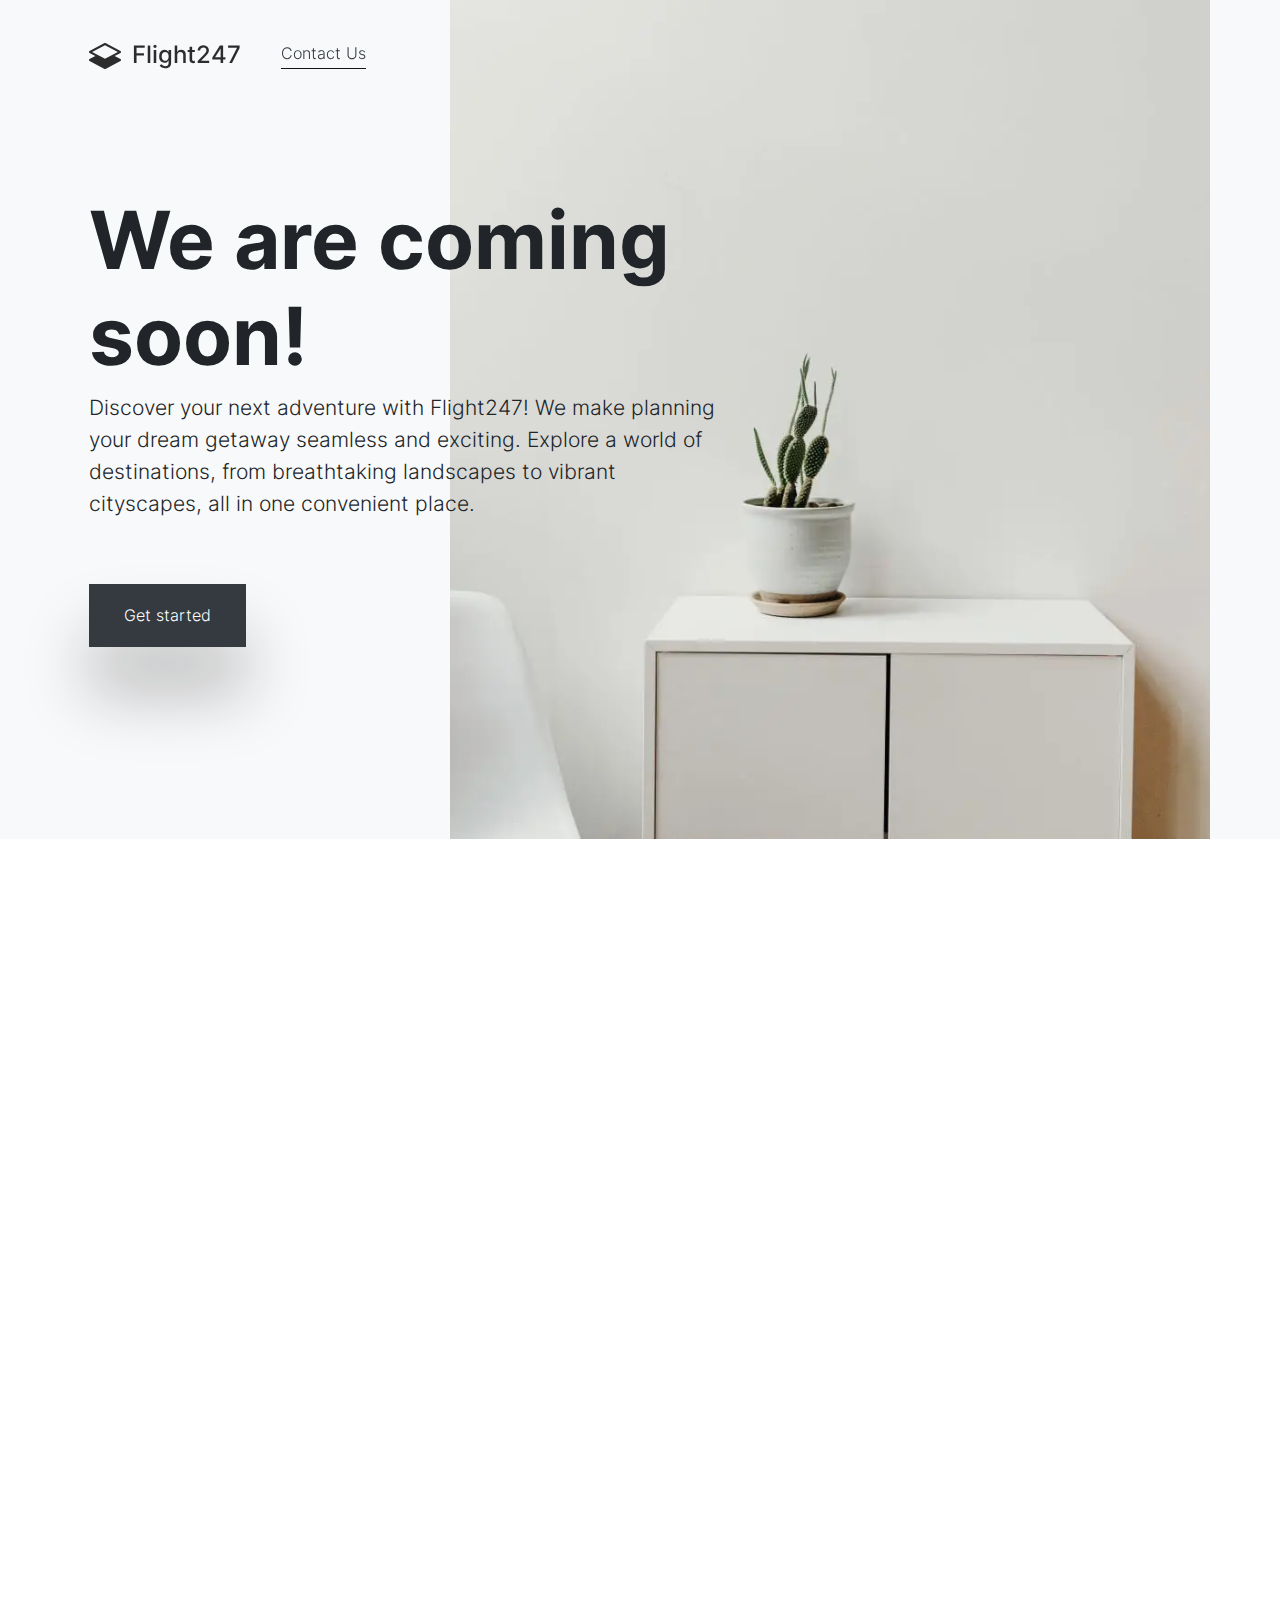
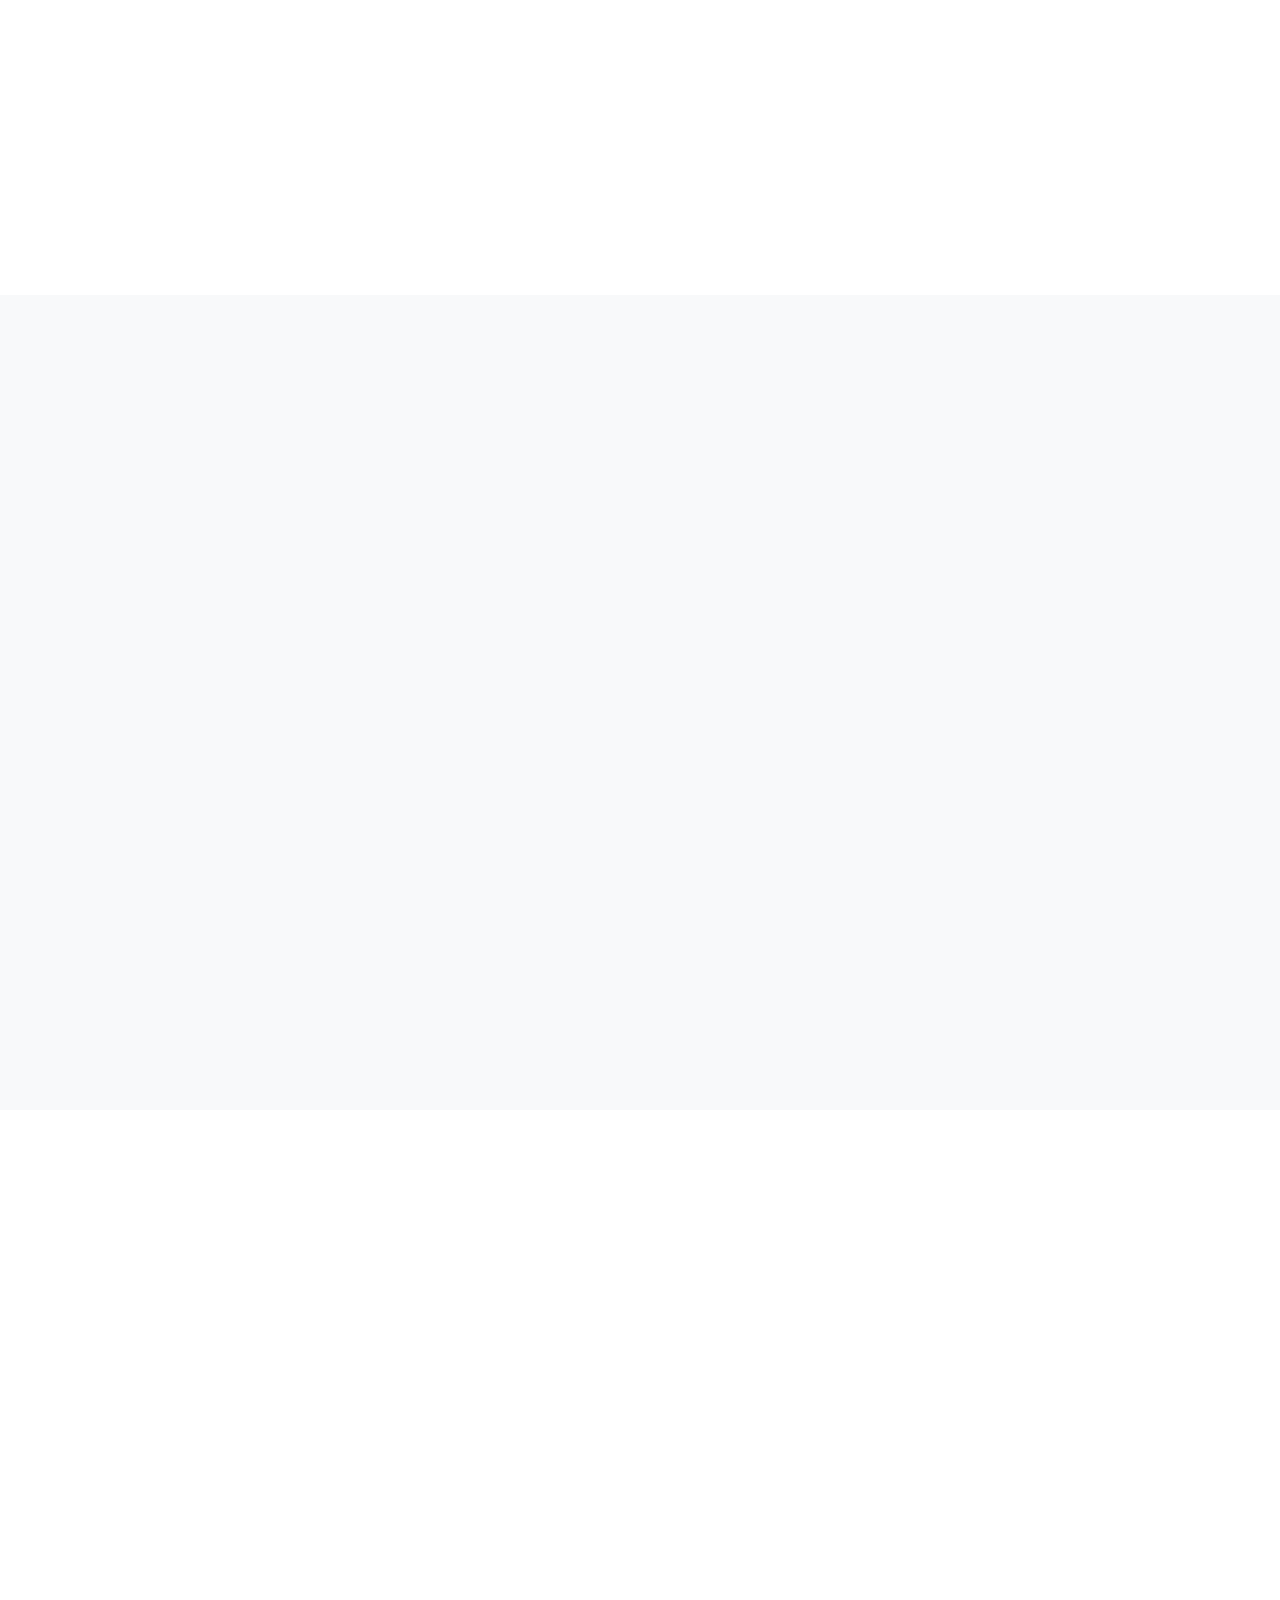
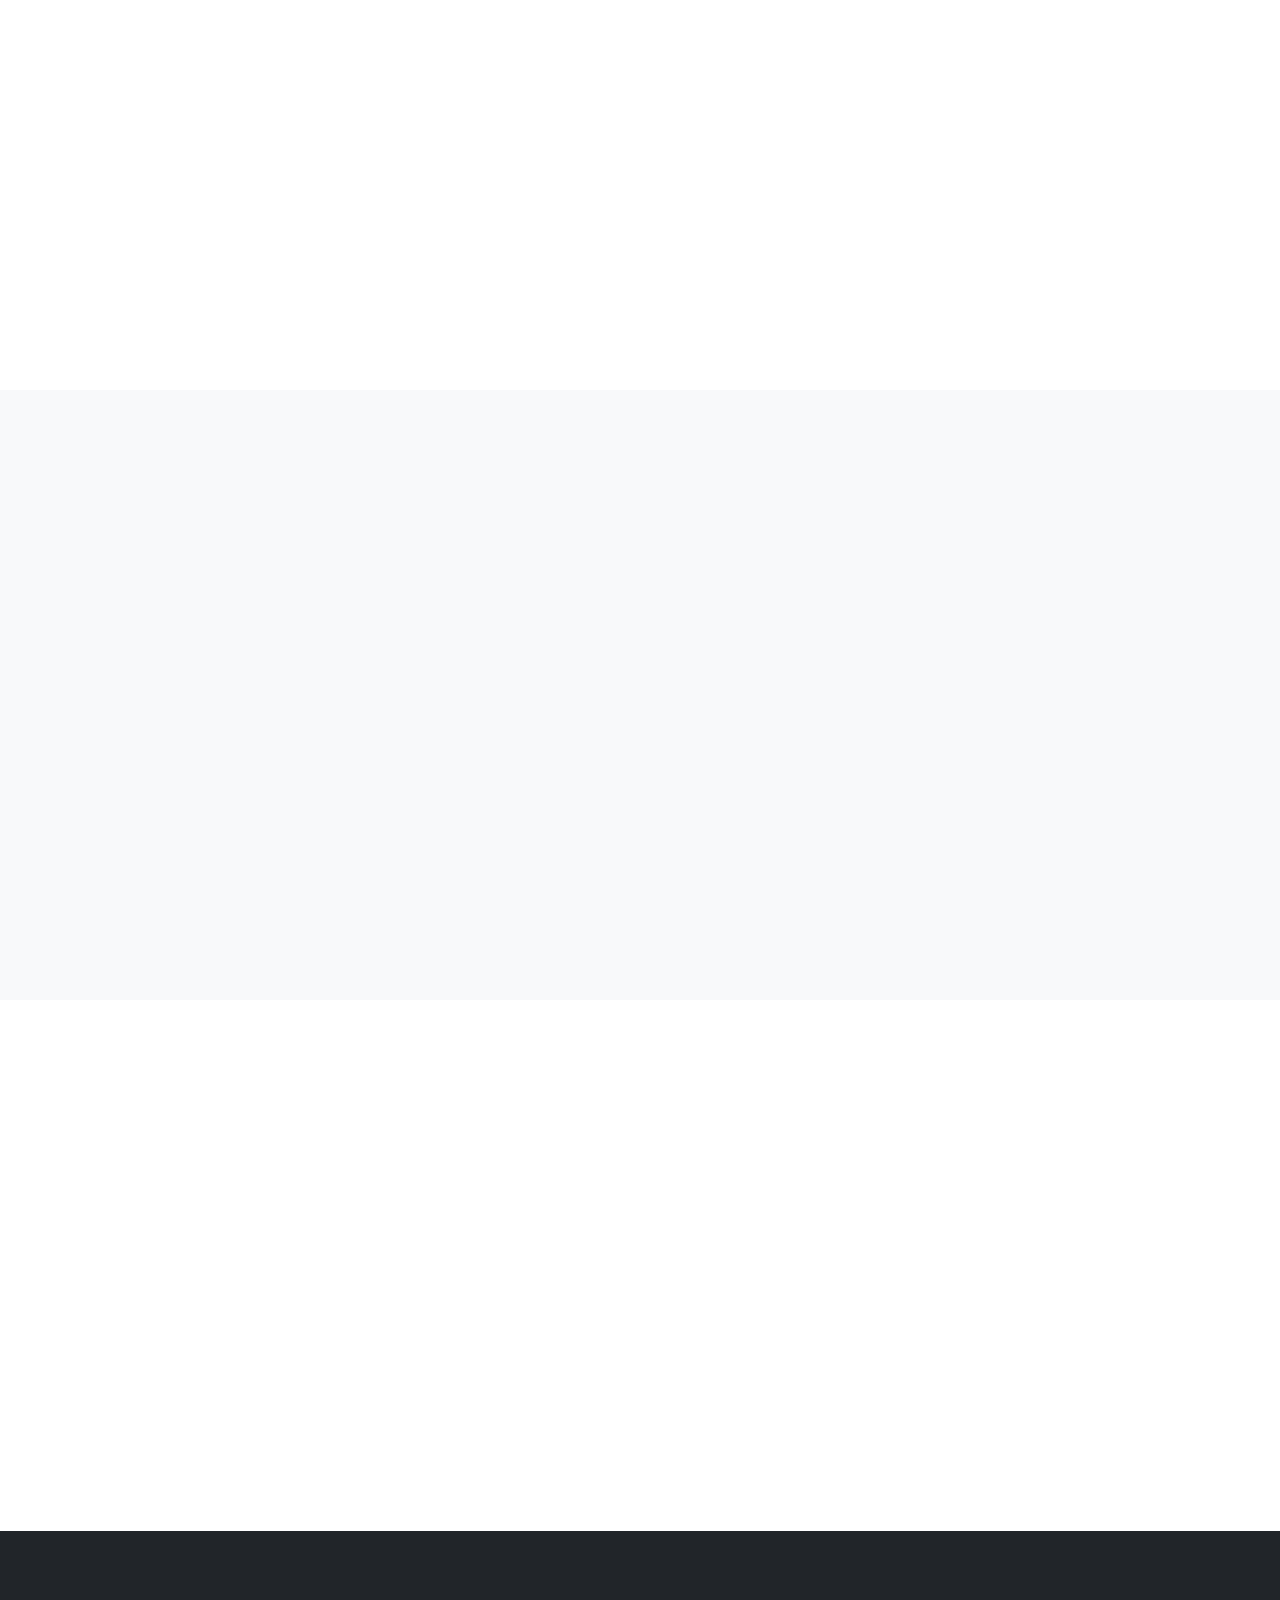
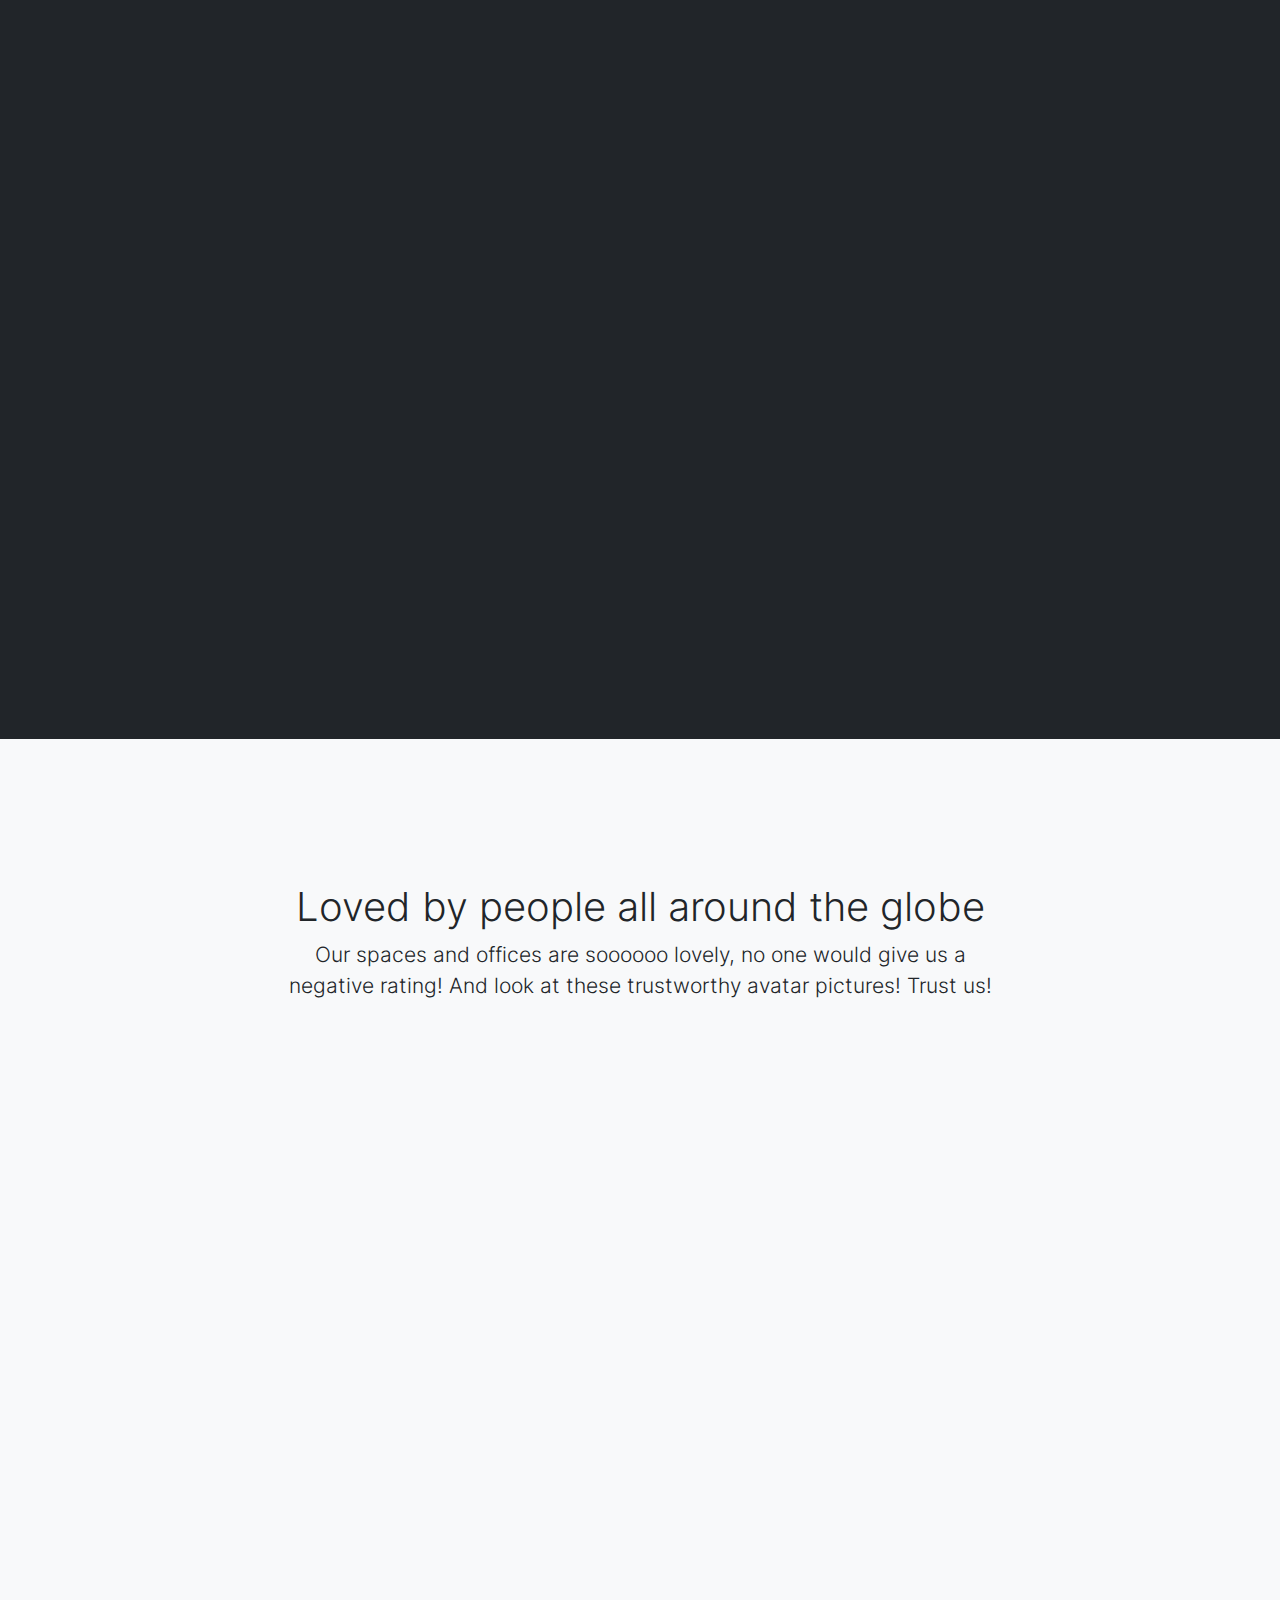
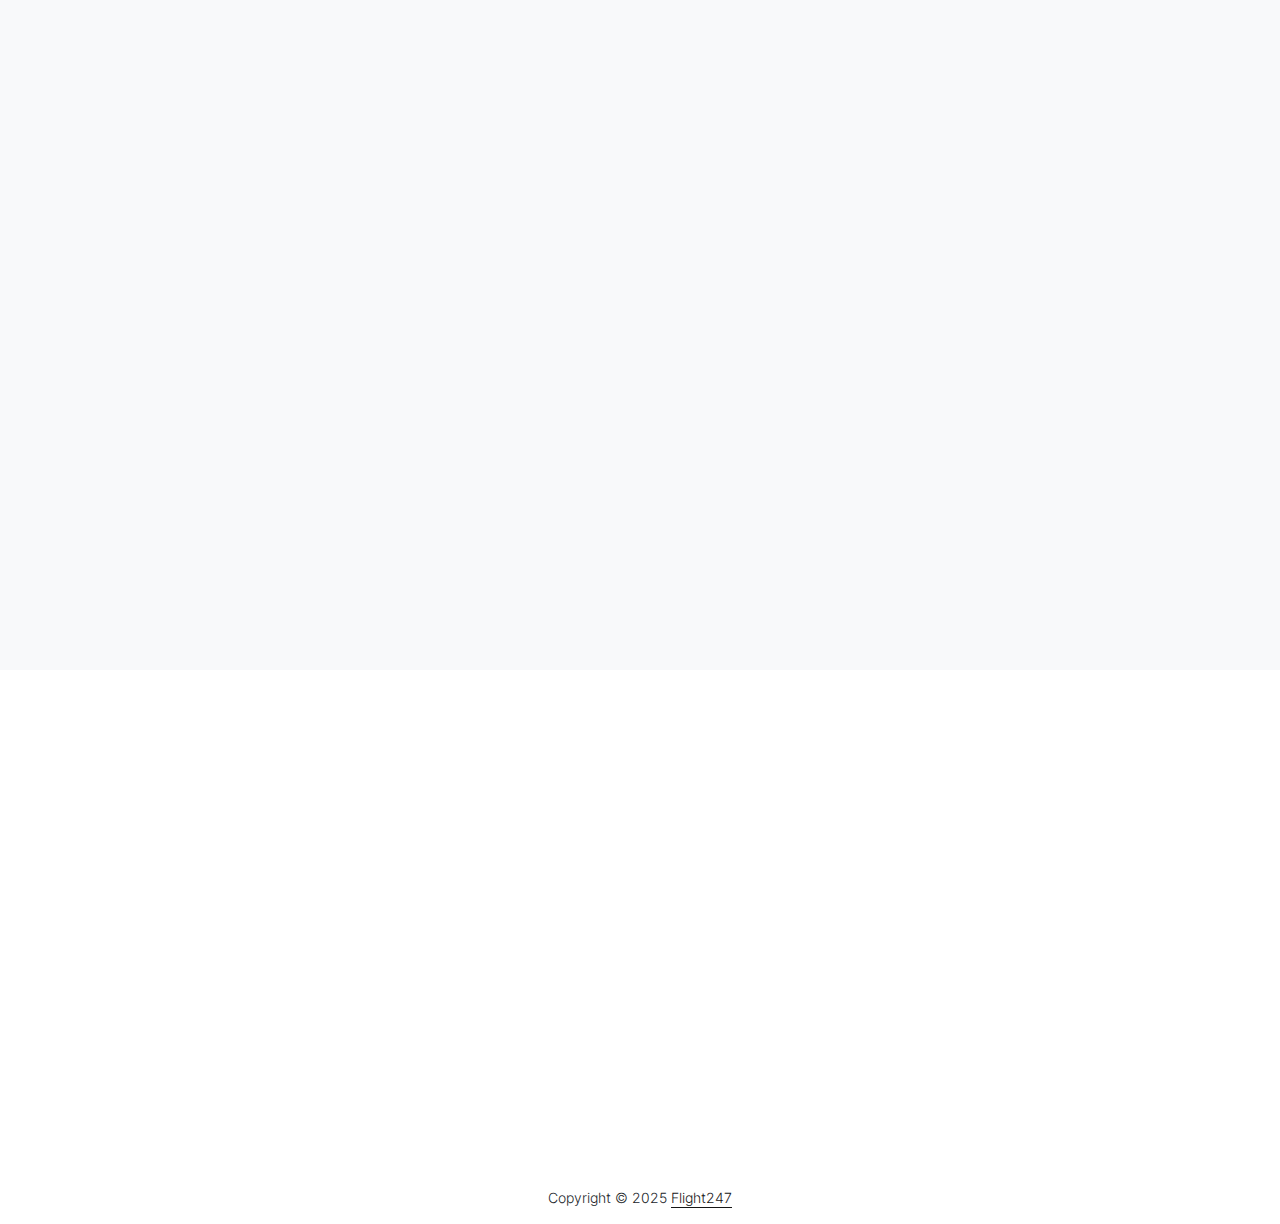
==== commit 6da51399: "update" ====
--- a/index.html
+++ b/index.html
@@ -1,710 +1,1365 @@
-<!doctype html>
+<!DOCTYPE html>
 <html class="h-100" lang="en">
-
   <head>
-      <meta charset="utf-8">
-  <meta name="viewport" content="width=device-width,initial-scale=1,shrink-to-fit=no">
-  <meta name="description" content="A growing collection of ready to use components for the CSS framework Bootstrap 5">
-  <link rel="apple-touch-icon" sizes="180x180" href="img/apple-touch-icon.png">
-  <link rel="icon" type="image/png" sizes="32x32" href="img/favicon-32x32.png">
-  <link rel="icon" type="image/png" sizes="16x16" href="img/favicon-16x16.png">
-  <link rel="icon" type="image/png" sizes="96x96" href="img/favicon.png">
-  <meta name="author" content="Holger Koenemann">
-  <meta name="generator" content="Eleventy v2.0.0">
-  <meta name="HandheldFriendly" content="true">
-  <title>Stride HTML Template - Frontpage one</title>
-  <link rel="stylesheet" href="css/theme.min.css">
-
-   <style>
-
-/* inter-300 - latin */
-@font-face {
-  font-family: 'Inter';
-  font-style: normal;
-  font-weight: 300;
-  font-display: swap;
-  src: local(''),
-       url('./fonts/inter-v12-latin-300.woff2') format('woff2'), /* Chrome 26+, Opera 23+, Firefox 39+ */
-       url('./fonts/inter-v12-latin-300.woff') format('woff'); /* Chrome 6+, Firefox 3.6+, IE 9+, Safari 5.1+ */
-}
-
-@font-face {
-  font-family: 'Inter';
-  font-style: normal;
-  font-weight: 500;
-  font-display: swap;
-  src: local(''),
-       url('./fonts/inter-v12-latin-500.woff2') format('woff2'), /* Chrome 26+, Opera 23+, Firefox 39+ */
-       url('./fonts/inter-v12-latin-500.woff') format('woff'); /* Chrome 6+, Firefox 3.6+, IE 9+, Safari 5.1+ */
-}
-@font-face {
-  font-family: 'Inter';
-  font-style: normal;
-  font-weight: 700;
-  font-display: swap;
-  src: local(''),
-       url('./fonts/inter-v12-latin-700.woff2') format('woff2'), /* Chrome 26+, Opera 23+, Firefox 39+ */
-       url('./fonts/inter-v12-latin-700.woff') format('woff'); /* Chrome 6+, Firefox 3.6+, IE 9+, Safari 5.1+ */
-}
-
-</style>
-
+    <meta charset="utf-8" />
+    <meta
+      name="viewport"
+      content="width=device-width,initial-scale=1,shrink-to-fit=no"
+    />
+    <meta
+      name="description"
+      content="A growing collection of ready to use components for the CSS framework Bootstrap 5"
+    />
+    <link
+      rel="apple-touch-icon"
+      sizes="180x180"
+      href="img/apple-touch-icon.png"
+    />
+    <link
+      rel="icon"
+      type="image/png"
+      sizes="32x32"
+      href="img/favicon-32x32.png"
+    />
+    <link
+      rel="icon"
+      type="image/png"
+      sizes="16x16"
+      href="img/favicon-16x16.png"
+    />
+    <link rel="icon" type="image/png" sizes="96x96" href="img/favicon.png" />
+    <meta name="author" content="Holger Koenemann" />
+    <meta name="generator" content="Eleventy v2.0.0" />
+    <meta name="HandheldFriendly" content="true" />
+    <title>Flight247</title>
+    <link rel="stylesheet" href="css/theme.min.css" />
+
+    <style>
+      /* inter-300 - latin */
+      @font-face {
+        font-family: "Inter";
+        font-style: normal;
+        font-weight: 300;
+        font-display: swap;
+        src: local(""), url("./fonts/inter-v12-latin-300.woff2") format("woff2"),
+          /* Chrome 26+, Opera 23+, Firefox 39+ */
+            url("./fonts/inter-v12-latin-300.woff") format("woff"); /* Chrome 6+, Firefox 3.6+, IE 9+, Safari 5.1+ */
+      }
+
+      @font-face {
+        font-family: "Inter";
+        font-style: normal;
+        font-weight: 500;
+        font-display: swap;
+        src: local(""), url("./fonts/inter-v12-latin-500.woff2") format("woff2"),
+          /* Chrome 26+, Opera 23+, Firefox 39+ */
+            url("./fonts/inter-v12-latin-500.woff") format("woff"); /* Chrome 6+, Firefox 3.6+, IE 9+, Safari 5.1+ */
+      }
+      @font-face {
+        font-family: "Inter";
+        font-style: normal;
+        font-weight: 700;
+        font-display: swap;
+        src: local(""), url("./fonts/inter-v12-latin-700.woff2") format("woff2"),
+          /* Chrome 26+, Opera 23+, Firefox 39+ */
+            url("./fonts/inter-v12-latin-700.woff") format("woff"); /* Chrome 6+, Firefox 3.6+, IE 9+, Safari 5.1+ */
+      }
+    </style>
   </head>
 
   <body data-bs-spy="scroll" data-bs-target="#navScroll">
-
-    <nav id="navScroll" class="navbar navbar-expand-lg navbar-light fixed-top" tabindex="0">
-  <div class="container">
-    <a class="navbar-brand pe-4 fs-4" href="/">
-  <svg xmlns="http://www.w3.org/2000/svg" width="32" height="32" fill="currentColor" class="bi bi-layers-half" viewbox="0 0 16 16">
-    <path d="M8.235 1.559a.5.5 0 0 0-.47 0l-7.5 4a.5.5 0 0 0 0 .882L3.188 8 .264 9.559a.5.5 0 0 0 0 .882l7.5 4a.5.5 0 0 0 .47 0l7.5-4a.5.5 0 0 0 0-.882L12.813 8l2.922-1.559a.5.5 0 0 0 0-.882l-7.5-4zM8 9.433 1.562 6 8 2.567 14.438 6 8 9.433z"/>
-  </svg>
-  <span class="ms-1 fw-bolder">Stride</span>
-</a>
-
-    <button class="navbar-toggler" type="button" data-bs-toggle="collapse" data-bs-target="#navbarSupportedContent" aria-controls="navbarSupportedContent" aria-expanded="false" aria-label="Toggle navigation">
-      <span class="navbar-toggler-icon"></span>
-    </button>
-    <div class="collapse navbar-collapse" id="navbarSupportedContent">
-      <ul class="navbar-nav me-auto mb-2 mb-lg-0">
-      <li class="nav-item">
-    <a class="nav-link" href="#services" aria-label="Brings you to the frontpage">
-      Services
-    </a>
-  </li>
-  <li class="nav-item">
-    <a class="nav-link" href="#aboutus">
-      About us
-    </a>
-  </li>
-  <li class="nav-item">
-    <a class="nav-link" href="#numbers">
-      Numbers
-    </a>
-  </li>
-  <li class="nav-item">
-    <a class="nav-link" href="#gallery">
-      Gallery
-    </a>
-  </li>
-  <li class="nav-item">
-    <a class="nav-link" href="#workwithus">
-      Work with us
-    </a>
-  </li>
-  <li class="nav-item">
-    <a class="nav-link" href="#testimonials">
-      Testimonials
-    </a>
-  </li>
-
-    </ul>
-      <a href="https://templatedeck.com" data-splitbee-event="Click Download" aria-label="Download this template" class="link-dark pb-1 link-fancy me-2">
-        Download this Template       <svg xmlns="http://www.w3.org/2000/svg" width="16" height="16" fill="currentColor" class="bi bi-download ms-1" viewBox="0 0 16 16">
-                <path d="M.5 9.9a.5.5 0 0 1 .5.5v2.5a1 1 0 0 0 1 1h12a1 1 0 0 0 1-1v-2.5a.5.5 0 0 1 1 0v2.5a2 2 0 0 1-2 2H2a2 2 0 0 1-2-2v-2.5a.5.5 0 0 1 .5-.5z"/>
-                <path d="M7.646 11.854a.5.5 0 0 0 .708 0l3-3a.5.5 0 0 0-.708-.708L8.5 10.293V1.5a.5.5 0 0 0-1 0v8.793L5.354 8.146a.5.5 0 1 0-.708.708l3 3z"/>
-              </svg>
-      </a>
-
-    </div>
-</div>
-</nav>
+    <nav
+      id="navScroll"
+      class="navbar navbar-expand-lg navbar-light fixed-top"
+      tabindex="0"
+    >
+      <div class="container">
+        <a class="navbar-brand pe-4 fs-4" href="/">
+          <svg
+            xmlns="http://www.w3.org/2000/svg"
+            width="32"
+            height="32"
+            fill="currentColor"
+            class="bi bi-layers-half"
+            viewbox="0 0 16 16"
+          >
+            <path
+              d="M8.235 1.559a.5.5 0 0 0-.47 0l-7.5 4a.5.5 0 0 0 0 .882L3.188 8 .264 9.559a.5.5 0 0 0 0 .882l7.5 4a.5.5 0 0 0 .47 0l7.5-4a.5.5 0 0 0 0-.882L12.813 8l2.922-1.559a.5.5 0 0 0 0-.882l-7.5-4zM8 9.433 1.562 6 8 2.567 14.438 6 8 9.433z"
+            />
+          </svg>
+          <span class="ms-1 fw-bolder">Flight247</span>
+        </a>
+
+        <button
+          class="navbar-toggler"
+          type="button"
+          data-bs-toggle="collapse"
+          data-bs-target="#navbarSupportedContent"
+          aria-controls="navbarSupportedContent"
+          aria-expanded="false"
+          aria-label="Toggle navigation"
+        >
+          <span class="navbar-toggler-icon"></span>
+        </button>
+        <div class="collapse navbar-collapse" id="navbarSupportedContent">
+          <!-- <ul class="navbar-nav me-auto mb-2 mb-lg-0">
+            <li class="nav-item">
+              <a
+                class="nav-link"
+                href="#services"
+                aria-label="Brings you to the frontpage"
+              >
+                Services
+              </a>
+            </li>
+            <li class="nav-item">
+              <a class="nav-link" href="#aboutus"> About us </a>
+            </li>
+            <li class="nav-item">
+              <a class="nav-link" href="#numbers"> Numbers </a>
+            </li>
+            <li class="nav-item">
+              <a class="nav-link" href="#gallery"> Gallery </a>
+            </li>
+            <li class="nav-item">
+              <a class="nav-link" href="#workwithus"> Work with us </a>
+            </li>
+            <li class="nav-item">
+              <a class="nav-link" href="#testimonials"> Testimonials </a>
+            </li>
+          </ul> -->
+          <a
+            href="https://templatedeck.com"
+            data-splitbee-event="Click Download"
+            aria-label="Download this template"
+            class="link-dark pb-1 link-fancy me-2"
+          >
+            Contact Us
+          </a>
+        </div>
+      </div>
+    </nav>
 
     <main>
       <div class="w-100 overflow-hidden bg-gray-100" id="top">
-  
-<div class="container position-relative">
-  <div class="col-12 col-lg-8 mt-0 h-100 position-absolute top-0 end-0 bg-cover" data-aos="fade-left" style="background-image: url(img/webp/interior11.webp);">
-    
-  </div>
-    <div class="row">
-
-<div class="col-lg-7 py-vh-6 position-relative" data-aos="fade-right">
-  <h1 class="display-1 fw-bold mt-5">Sell more useless stuff faster!</h1>
-  <p class="lead">To be honest, this is just a stupid placeholder text. We don´t know how to sell anything, not even lesser or slower as you.</p>
-  <a href="#" class="btn btn-dark btn-xl shadow me-3 rounded-0 my-5">Get started free</a>
-</div>
-
-
-
-</div>
-</div>
-
-</div>
-
-<div class="py-vh-5 w-100 overflow-hidden" id="services">
-  <div class="container">
-      <div class="row d-flex justify-content-end">
-<div class="col-lg-8" data-aos="fade-down"><h2 class="display-6">Okay, there are three really good reasons for us. There are no more than three, but we think three is a reasonable good number of good stuff.</h2></div>
-</div>
-<div class="row d-flex align-items-center">
-<div class="col-md-6 col-lg-4" data-aos="fade-up" data-aos-delay="200">
-  <span class="h5 fw-lighter">01.</span>
-  <h3 class="py-5 border-top border-dark">We rented this fancy startup office in an old factory building.</h3>
-  <p>Lorem, ipsum dolor sit amet consectetur adipisicing elit. Minus culpa, voluptatibus ex itaque, sapiente a consequatur inventore beatae, ipsam debitis omnis consequuntur iste asperiores. Similique quisquam debitis corrupti deserunt, dolor.</p>
-  <a href="#" class="link-fancy">Learn more
-  </a>
-</div>
-
-<div class="col-md-6 col-lg-4 py-vh-4 pb-0" data-aos="fade-up" data-aos-delay="400">
-  <span class="h5 fw-lighter">02.</span>
-  <h3 class="py-5 border-top border-dark">We don´t know exactly what we are doing. But thats good because we can´t break something intentionally.</h3>
-  <p>Lorem, ipsum dolor sit  adipisicing elit. Minus culpa, voluptatibus ex itaque, sapiente a consequatur inventore beatae, ipsam debitis omnis consequuntur iste asperiores. Similique quisquam debitis corrupti deserunt, dolor.</p>
-  <a href="#" class="link-fancy">Learn more
-  </a>
-</div>
-
-<div class="col-md-6 col-lg-4 py-vh-6 pb-0" data-aos="fade-up" data-aos-delay="600">
-  <span class="h5 fw-lighter">03.</span>
-  <h3 class="py-5 border-top border-dark">There is no real number three reason. So please read again number one and two.</h3>
-  <p>Lorem, ipsum dolor sit amet consectetur adipisicing elit. Minus culpa, voluptatibus ex itaque, sapiente a consequatur inventore beatae, ipsam debitis omnis consequuntur iste asperiores. Similique quisquam debitis corrupti deserunt, dolor.</p>
-  <a href="#" class="link-fancy">Learn more
-  </a>
-</div>
-</div>
-
-  </div>
-</div>
-
-<div class="py-vh-4 bg-gray-100 w-100 overflow-hidden" id="aboutus">
-  <div class="container">
-      
-<div class="row d-flex justify-content-between align-items-center">
-  <div class="col-lg-6">
-  <div class="row gx-5 d-flex">
-    <div class="col-md-11">
-      <div class="shadow ratio ratio-16x9 rounded bg-cover bp-center align-self-end" data-aos="fade-right" style="background-image: url(img/webp/people15.webp);--bs-aspect-ratio: 50%;">
-      </div>
-    </div>
-    <div class="col-md-5 offset-md-1">
-      <div class="shadow ratio ratio-1x1 rounded bg-cover mt-5 bp-center float-end" data-aos="fade-up" style="background-image: url(img/webp/interior42.webp);">
-      </div>
-    </div>
-    <div class="col-md-6">
-      <div class="col-12 shadow ratio rounded bg-cover mt-5 bp-center" data-aos="fade-left" style="background-image: url(img/webp/people4.webp);--bs-aspect-ratio: 150%;">
-      </div>
-    </div>
-  </div>
-</div>
-<div class="col-lg-4">
-  <h3 class="py-5 border-top border-dark" data-aos="fade-left">We did some interesting stuff in our field of work. For example we collect a lot of these free photos and use them on our website.</h3>
-  <p data-aos="fade-left" data-aos-delay="200">Donec id elit non mi porta gravida at eget metus. Fusce dapibus, tellus ac cursus commodo, tortor mauris condimentum nibh, ut fermentum massa justo sit amet risus.
-  </p>
-  <p>
-    <a href="#" class="link-fancy link-dark" data-aos="fade-left" data-aos-delay="400">Learn more
-    </a>
-  </p>
-</div>
-</div>
-
-  </div>
-</div>
-
-<div class="py-vh-5 w-100 overflow-hidden" id="numbers">
-  <div class="container">
-      <div class="row d-flex justify-content-between align-items-center">
-  <div class="col-lg-5">
-    <h3 class="py-5 border-top border-dark" data-aos="fade-right">Our magic numbers</h3>
-</div>
-<div class="col-lg-6">
-  <div class="row">
-    <div class="col-12">
-    <h2 class="display-6 mb-5" data-aos="fade-down">There are some important numbers for us. They are just numbers without any meaning, but we just love them.</h2>
-    </div>
-    <div class="col-lg-6" data-aos="fade-up">
-      <div class="display-1 fw-bold py-4">42%</div>
-      <p class="text-black-50">Donec id elit non mi porta gravida at eget metus. Fusce dapibus, tellus ac cursus commodo, tortor mauris condimentum nibh, ut fermentum massa justo sit amet risus. Etiam porta sem malesuada magna mollis euismod. Donec sed odio dui.</p>
-    </div>
-    <div class="col-lg-6" data-aos="fade-up">
-      <div class="display-1 fw-bold py-4">+300</div>
-      <p class="text-black-50">Donec id elit non mi porta gravida at eget metus. Fusce dapibus, tellus ac cursus commodo, tortor mauris condimentum nibh, ut fermentum massa justo sit amet risus. Etiam porta sem malesuada magna mollis euismod. Donec sed odio dui.</p>
-    </div>
-  </div>
-</div>
-</div>
-
-  </div>
-</div>
-
-<div class="position-relative overflow-hidden w-100 bg-light" id="gallery">
-  <div class="container-fluid">
-  <div class="row overflow-scroll">
-    <div class="col-12">
-      <div class="row vw-100 px-0 py-vh-5 d-flex align-items-center scrollx">
-        <div class="col-md-2" data-aos="fade-up">
-            <img src="img/webp/interior37.webp" class="rounded shadow img-fluid" alt="nice gallery image" width="512" height="341">
-        </div>
-
-        <div class="col-md-2" data-aos="fade-up" data-aos-delay="200">
-            <img src="img/webp/people1.webp" class="img-fluid rounded shadow" alt="nice gallery image" width="1164" height="776">
-        </div>
-
-        <div class="col-md-3" data-aos="fade-up" data-aos-delay="400">
-            <img src="img/webp/people2.webp" class="img-fluid rounded shadow" alt="nice gallery image" width="844" height="1054">
-        </div>
-
-        <div class="col-md-3" data-aos="fade-up" data-aos-delay="600">
-            <img src="img/webp/interior29.webp" class="img-fluid rounded shadow" alt="nice gallery image" width="844" height="562">
-        </div>
-
-        <div class="col-md-2" data-aos="fade-up" data-aos-delay="800">
-            <img src="img/webp/people23.webp" class="rounded shadow img-fluid" alt="nice gallery image" width="512" height="341">
+        <div class="container position-relative">
+          <div
+            class="col-12 col-lg-8 mt-0 h-100 position-absolute top-0 end-0 bg-cover"
+            data-aos="fade-left"
+            style="background-image: url(img/webp/interior11.webp)"
+          ></div>
+          <div class="row">
+            <div
+              class="col-lg-7 py-vh-6 position-relative"
+              data-aos="fade-right"
+            >
+              <h1 class="display-1 fw-bold mt-5">We are coming soon!</h1>
+              <p class="lead">
+                Discover your next adventure with Flight247! We make planning
+                your dream getaway seamless and exciting. Explore a world of
+                destinations, from breathtaking landscapes to vibrant
+                cityscapes, all in one convenient place.
+              </p>
+              <a href="#" class="btn btn-dark btn-xl shadow me-3 rounded-0 my-5"
+                >Get started
+              </a>
+            </div>
+          </div>
         </div>
       </div>
-    </div>
-   </div>
- </div>
-
-</div>
-
-<div class="container py-vh-4 w-100 overflow-hidden">
-  <div class="row d-flex justify-content-center align-items-center">
-    <div class="col-lg-5">
-  <h3 class="py-5 border-top border-dark" data-aos="fade-right">What our clients say</h3>
-</div>
-<div class="col-md-7" data-aos="fade-left">
-  <blockquote>
-    <div class="fs-4 my-3 fw-light pt-4 border-bottom pb-3">“I´am the CEO of this company. So maybe you think "he will tell us something super awesome about it only". But no. Its a really strange place to work with creepy people all around.
-      They do some computer stuff I don´t understand. But I wear expensive Glasses and a Patagonia Hoodie. So I´am fine with it.”</div>
-    <img src="img/webp/person11.webp" width="64" height="64" class="img-fluid rounded-circle me-3" alt="" data-aos="fade">
-    <span><span class="fw-bold">John Doe,</span>
-      CEO of Stride Ltd.</span>
-  </blockquote>
-</div>
-
-  </div>
-</div>
-
-<div class="py-vh-6 bg-gray-900 text-light w-100 overflow-hidden" id="workwithus">
-  <div class="container">
-    <div class="row d-flex justify-content-center">
-      <div class="row d-flex justify-content-center text-center">
-  <div class="col-lg-8 text-center" data-aos="fade">
-        <p class="text-secondary lead">Let´s start a project together!</p>
-    <h2 class="display-6 mb-5">Hell no! This button is linked to a none working contact form. A none working form without any user feedback. So you might think you done something wrong. But in reality we just don´t want to start anything with you or anyone else.</h2>
-  </div>
-  <div class="col-12">
-    <a href="#" class="btn btn-warning btn-xl shadow me-3 mt-4" data-aos="fade-down">Get in contact</a>
-  </div>
-</div>
-
-    </div>
-  </div>
-</div>
-
-<div class="bg-light w-100 overflow-hidden" id="testimonials">
-  <div class="container py-vh-6">
-    <div class="row d-flex justify-content-center">
-      <div class="col-12 col-lg-10 col-xl-8 text-center">
-  <h2 class="display-6">Loved by people all around the globe</h2>
-  <p class="lead">Our spaces and offices are soooooo lovely, no one would give us a negative rating! And look at these trustworthy avatar pictures! Trust us!</p>
-</div>
-<div class="col-12 mt-4">
-  <div class="row row-cols-1 row-cols-md-2 g-5 d-flex align-items-center">
-
-    <div class="col-12 col-lg-6 col-xl-4" data-aos="fade-right">
-      <div class="card p-4 mt-3 border-0">
-        <div class="card-body">
-          <div class="text-dark py-2 fs-3"><svg xmlns="http://www.w3.org/2000/svg" width="16" height="16" fill="currentColor" class="bi bi-star-fill" viewBox="0 0 16 16">
-  <path d="M3.612 15.443c-.386.198-.824-.149-.746-.592l.83-4.73L.173 6.765c-.329-.314-.158-.888.283-.95l4.898-.696L7.538.792c.197-.39.73-.39.927 0l2.184 4.327 4.898.696c.441.062.612.636.282.95l-3.522 3.356.83 4.73c.078.443-.36.79-.746.592L8 13.187l-4.389 2.256z"/>
-</svg>
-
-<svg xmlns="http://www.w3.org/2000/svg" width="16" height="16" fill="currentColor" class="bi bi-star-fill" viewBox="0 0 16 16">
-  <path d="M3.612 15.443c-.386.198-.824-.149-.746-.592l.83-4.73L.173 6.765c-.329-.314-.158-.888.283-.95l4.898-.696L7.538.792c.197-.39.73-.39.927 0l2.184 4.327 4.898.696c.441.062.612.636.282.95l-3.522 3.356.83 4.73c.078.443-.36.79-.746.592L8 13.187l-4.389 2.256z"/>
-</svg>
-
-<svg xmlns="http://www.w3.org/2000/svg" width="16" height="16" fill="currentColor" class="bi bi-star-fill" viewBox="0 0 16 16">
-  <path d="M3.612 15.443c-.386.198-.824-.149-.746-.592l.83-4.73L.173 6.765c-.329-.314-.158-.888.283-.95l4.898-.696L7.538.792c.197-.39.73-.39.927 0l2.184 4.327 4.898.696c.441.062.612.636.282.95l-3.522 3.356.83 4.73c.078.443-.36.79-.746.592L8 13.187l-4.389 2.256z"/>
-</svg>
-
-<svg xmlns="http://www.w3.org/2000/svg" width="16" height="16" fill="currentColor" class="bi bi-star-fill" viewBox="0 0 16 16">
-  <path d="M3.612 15.443c-.386.198-.824-.149-.746-.592l.83-4.73L.173 6.765c-.329-.314-.158-.888.283-.95l4.898-.696L7.538.792c.197-.39.73-.39.927 0l2.184 4.327 4.898.696c.441.062.612.636.282.95l-3.522 3.356.83 4.73c.078.443-.36.79-.746.592L8 13.187l-4.389 2.256z"/>
-</svg>
-
-<svg xmlns="http://www.w3.org/2000/svg" width="16" height="16" fill="currentColor" class="bi bi-star-half" viewBox="0 0 16 16">
-  <path d="M5.354 5.119 7.538.792A.516.516 0 0 1 8 .5c.183 0 .366.097.465.292l2.184 4.327 4.898.696A.537.537 0 0 1 16 6.32a.548.548 0 0 1-.17.445l-3.523 3.356.83 4.73c.078.443-.36.79-.746.592L8 13.187l-4.389 2.256a.52.52 0 0 1-.146.05c-.342.06-.668-.254-.6-.642l.83-4.73L.173 6.765a.55.55 0 0 1-.172-.403.58.58 0 0 1 .085-.302.513.513 0 0 1 .37-.245l4.898-.696zM8 12.027a.5.5 0 0 1 .232.056l3.686 1.894-.694-3.957a.565.565 0 0 1 .162-.505l2.907-2.77-4.052-.576a.525.525 0 0 1-.393-.288L8.001 2.223 8 2.226v9.8z"/>
-</svg>
-</div>
-          <blockquote class="blockquote">
-            <p>"That service is really really good. And I don´t say that because they pay me a lot of money. I say that because they don´t pay me more money anymore if I don´t say it..."</p>
-          </blockquote>
-          <div class="d-flex justify-content-between border-top pt-3">
-            <div>
-              <span class="h6 fw-5">Jane Doemunsky</span><br>
-              <small class="text-muted">COO, The Boo Corp.</small>
-            </div>
-            <img src="img/webp/person9.webp" width="48" height="48" class="rounded-circle" alt="" data-aos="fade">
+
+      <div class="py-vh-5 w-100 overflow-hidden" id="services">
+        <div class="container">
+          <div class="row d-flex justify-content-end">
+            <div class="col-lg-8" data-aos="fade-down">
+              <h2 class="display-6">
+                Okay, there are three really good reasons for us. There are no
+                more than three, but we think three is a reasonable good number
+                of good stuff.
+              </h2>
+            </div>
+          </div>
+          <div class="row d-flex align-items-center">
+            <div
+              class="col-md-6 col-lg-4"
+              data-aos="fade-up"
+              data-aos-delay="200"
+            >
+              <span class="h5 fw-lighter">01.</span>
+              <h3 class="py-5 border-top border-dark">
+                We rented this fancy startup office in an old factory building.
+              </h3>
+              <p>
+                Lorem, ipsum dolor sit amet consectetur adipisicing elit. Minus
+                culpa, voluptatibus ex itaque, sapiente a consequatur inventore
+                beatae, ipsam debitis omnis consequuntur iste asperiores.
+                Similique quisquam debitis corrupti deserunt, dolor.
+              </p>
+              <a href="#" class="link-fancy">Learn more </a>
+            </div>
+
+            <div
+              class="col-md-6 col-lg-4 py-vh-4 pb-0"
+              data-aos="fade-up"
+              data-aos-delay="400"
+            >
+              <span class="h5 fw-lighter">02.</span>
+              <h3 class="py-5 border-top border-dark">
+                We don´t know exactly what we are doing. But thats good because
+                we can´t break something intentionally.
+              </h3>
+              <p>
+                Lorem, ipsum dolor sit adipisicing elit. Minus culpa,
+                voluptatibus ex itaque, sapiente a consequatur inventore beatae,
+                ipsam debitis omnis consequuntur iste asperiores. Similique
+                quisquam debitis corrupti deserunt, dolor.
+              </p>
+              <a href="#" class="link-fancy">Learn more </a>
+            </div>
+
+            <div
+              class="col-md-6 col-lg-4 py-vh-6 pb-0"
+              data-aos="fade-up"
+              data-aos-delay="600"
+            >
+              <span class="h5 fw-lighter">03.</span>
+              <h3 class="py-5 border-top border-dark">
+                There is no real number three reason. So please read again
+                number one and two.
+              </h3>
+              <p>
+                Lorem, ipsum dolor sit amet consectetur adipisicing elit. Minus
+                culpa, voluptatibus ex itaque, sapiente a consequatur inventore
+                beatae, ipsam debitis omnis consequuntur iste asperiores.
+                Similique quisquam debitis corrupti deserunt, dolor.
+              </p>
+              <a href="#" class="link-fancy">Learn more </a>
+            </div>
           </div>
         </div>
       </div>
-    </div>
-
-    <div class="col-12 col-lg-6 col-xl-4">
-      <div class="card p-4 shadow mt-3 border-0" data-aos="fade-down">
-        <div class="card-body">
-          <div class="text-dark py-2 fs-3"><svg xmlns="http://www.w3.org/2000/svg" width="16" height="16" fill="currentColor" class="bi bi-star-fill" viewBox="0 0 16 16">
-  <path d="M3.612 15.443c-.386.198-.824-.149-.746-.592l.83-4.73L.173 6.765c-.329-.314-.158-.888.283-.95l4.898-.696L7.538.792c.197-.39.73-.39.927 0l2.184 4.327 4.898.696c.441.062.612.636.282.95l-3.522 3.356.83 4.73c.078.443-.36.79-.746.592L8 13.187l-4.389 2.256z"/>
-</svg>
-
-<svg xmlns="http://www.w3.org/2000/svg" width="16" height="16" fill="currentColor" class="bi bi-star-fill" viewBox="0 0 16 16">
-  <path d="M3.612 15.443c-.386.198-.824-.149-.746-.592l.83-4.73L.173 6.765c-.329-.314-.158-.888.283-.95l4.898-.696L7.538.792c.197-.39.73-.39.927 0l2.184 4.327 4.898.696c.441.062.612.636.282.95l-3.522 3.356.83 4.73c.078.443-.36.79-.746.592L8 13.187l-4.389 2.256z"/>
-</svg>
-
-<svg xmlns="http://www.w3.org/2000/svg" width="16" height="16" fill="currentColor" class="bi bi-star-fill" viewBox="0 0 16 16">
-  <path d="M3.612 15.443c-.386.198-.824-.149-.746-.592l.83-4.73L.173 6.765c-.329-.314-.158-.888.283-.95l4.898-.696L7.538.792c.197-.39.73-.39.927 0l2.184 4.327 4.898.696c.441.062.612.636.282.95l-3.522 3.356.83 4.73c.078.443-.36.79-.746.592L8 13.187l-4.389 2.256z"/>
-</svg>
-
-<svg xmlns="http://www.w3.org/2000/svg" width="16" height="16" fill="currentColor" class="bi bi-star-fill" viewBox="0 0 16 16">
-  <path d="M3.612 15.443c-.386.198-.824-.149-.746-.592l.83-4.73L.173 6.765c-.329-.314-.158-.888.283-.95l4.898-.696L7.538.792c.197-.39.73-.39.927 0l2.184 4.327 4.898.696c.441.062.612.636.282.95l-3.522 3.356.83 4.73c.078.443-.36.79-.746.592L8 13.187l-4.389 2.256z"/>
-</svg>
-
-<svg xmlns="http://www.w3.org/2000/svg" width="16" height="16" fill="currentColor" class="bi bi-star" viewBox="0 0 16 16">
-  <path d="M2.866 14.85c-.078.444.36.791.746.593l4.39-2.256 4.389 2.256c.386.198.824-.149.746-.592l-.83-4.73 3.522-3.356c.33-.314.16-.888-.282-.95l-4.898-.696L8.465.792a.513.513 0 0 0-.927 0L5.354 5.12l-4.898.696c-.441.062-.612.636-.283.95l3.523 3.356-.83 4.73zm4.905-2.767-3.686 1.894.694-3.957a.565.565 0 0 0-.163-.505L1.71 6.745l4.052-.576a.525.525 0 0 0 .393-.288L8 2.223l1.847 3.658a.525.525 0 0 0 .393.288l4.052.575-2.906 2.77a.565.565 0 0 0-.163.506l.694 3.957-3.686-1.894a.503.503 0 0 0-.461 0z"/>
-</svg>
-</div>
-          <blockquote class="blockquote">
-            <p>"I really don´t get what they do. Something with Crypto, NFT´s, SaaS and Cyber Security. Maybe an App for Kids...? But they have this nice website...so who cares what they do as long as they are good at it."</p>
-          </blockquote>
-          <div class="d-flex justify-content-between border-top pt-3">
-            <p class="card-text">
-              <span class="h6 fw-5">Jenny Matrix</span><br>
-              <small class="text-muted">Daughter of Col. John Matrix, Commando.</small>
-            </p>
-            <img src="img/webp/person3.webp" width="48" height="48" class="rounded-circle" alt="" data-aos="fade">
+
+      <div class="py-vh-4 bg-gray-100 w-100 overflow-hidden" id="aboutus">
+        <div class="container">
+          <div class="row d-flex justify-content-between align-items-center">
+            <div class="col-lg-6">
+              <div class="row gx-5 d-flex">
+                <div class="col-md-11">
+                  <div
+                    class="shadow ratio ratio-16x9 rounded bg-cover bp-center align-self-end"
+                    data-aos="fade-right"
+                    style="
+                      background-image: url(img/webp/people15.webp);
+                      --bs-aspect-ratio: 50%;
+                    "
+                  ></div>
+                </div>
+                <div class="col-md-5 offset-md-1">
+                  <div
+                    class="shadow ratio ratio-1x1 rounded bg-cover mt-5 bp-center float-end"
+                    data-aos="fade-up"
+                    style="background-image: url(img/webp/interior42.webp)"
+                  ></div>
+                </div>
+                <div class="col-md-6">
+                  <div
+                    class="col-12 shadow ratio rounded bg-cover mt-5 bp-center"
+                    data-aos="fade-left"
+                    style="
+                      background-image: url(img/webp/people4.webp);
+                      --bs-aspect-ratio: 150%;
+                    "
+                  ></div>
+                </div>
+              </div>
+            </div>
+            <div class="col-lg-4">
+              <h3 class="py-5 border-top border-dark" data-aos="fade-left">
+                We did some interesting stuff in our field of work. For example
+                we collect a lot of these free photos and use them on our
+                website.
+              </h3>
+              <p data-aos="fade-left" data-aos-delay="200">
+                Donec id elit non mi porta gravida at eget metus. Fusce dapibus,
+                tellus ac cursus commodo, tortor mauris condimentum nibh, ut
+                fermentum massa justo sit amet risus.
+              </p>
+              <p>
+                <a
+                  href="#"
+                  class="link-fancy link-dark"
+                  data-aos="fade-left"
+                  data-aos-delay="400"
+                  >Learn more
+                </a>
+              </p>
+            </div>
           </div>
         </div>
       </div>
-    </div>
-
-    <div class="col-12 col-lg-6 col-xl-4">
-      <div class="card p-4 mt-3 border-0" data-aos="fade-left">
-        <div class="card-body">
-          <div class="text-dark py-2 fs-3"><svg xmlns="http://www.w3.org/2000/svg" width="16" height="16" fill="currentColor" class="bi bi-star-fill" viewBox="0 0 16 16">
-  <path d="M3.612 15.443c-.386.198-.824-.149-.746-.592l.83-4.73L.173 6.765c-.329-.314-.158-.888.283-.95l4.898-.696L7.538.792c.197-.39.73-.39.927 0l2.184 4.327 4.898.696c.441.062.612.636.282.95l-3.522 3.356.83 4.73c.078.443-.36.79-.746.592L8 13.187l-4.389 2.256z"/>
-</svg>
-
-<svg xmlns="http://www.w3.org/2000/svg" width="16" height="16" fill="currentColor" class="bi bi-star-fill" viewBox="0 0 16 16">
-  <path d="M3.612 15.443c-.386.198-.824-.149-.746-.592l.83-4.73L.173 6.765c-.329-.314-.158-.888.283-.95l4.898-.696L7.538.792c.197-.39.73-.39.927 0l2.184 4.327 4.898.696c.441.062.612.636.282.95l-3.522 3.356.83 4.73c.078.443-.36.79-.746.592L8 13.187l-4.389 2.256z"/>
-</svg>
-
-<svg xmlns="http://www.w3.org/2000/svg" width="16" height="16" fill="currentColor" class="bi bi-star" viewBox="0 0 16 16">
-  <path d="M2.866 14.85c-.078.444.36.791.746.593l4.39-2.256 4.389 2.256c.386.198.824-.149.746-.592l-.83-4.73 3.522-3.356c.33-.314.16-.888-.282-.95l-4.898-.696L8.465.792a.513.513 0 0 0-.927 0L5.354 5.12l-4.898.696c-.441.062-.612.636-.283.95l3.523 3.356-.83 4.73zm4.905-2.767-3.686 1.894.694-3.957a.565.565 0 0 0-.163-.505L1.71 6.745l4.052-.576a.525.525 0 0 0 .393-.288L8 2.223l1.847 3.658a.525.525 0 0 0 .393.288l4.052.575-2.906 2.77a.565.565 0 0 0-.163.506l.694 3.957-3.686-1.894a.503.503 0 0 0-.461 0z"/>
-</svg>
-<svg xmlns="http://www.w3.org/2000/svg" width="16" height="16" fill="currentColor" class="bi bi-star" viewBox="0 0 16 16">
-  <path d="M2.866 14.85c-.078.444.36.791.746.593l4.39-2.256 4.389 2.256c.386.198.824-.149.746-.592l-.83-4.73 3.522-3.356c.33-.314.16-.888-.282-.95l-4.898-.696L8.465.792a.513.513 0 0 0-.927 0L5.354 5.12l-4.898.696c-.441.062-.612.636-.283.95l3.523 3.356-.83 4.73zm4.905-2.767-3.686 1.894.694-3.957a.565.565 0 0 0-.163-.505L1.71 6.745l4.052-.576a.525.525 0 0 0 .393-.288L8 2.223l1.847 3.658a.525.525 0 0 0 .393.288l4.052.575-2.906 2.77a.565.565 0 0 0-.163.506l.694 3.957-3.686-1.894a.503.503 0 0 0-.461 0z"/>
-</svg>
-<svg xmlns="http://www.w3.org/2000/svg" width="16" height="16" fill="currentColor" class="bi bi-star" viewBox="0 0 16 16">
-  <path d="M2.866 14.85c-.078.444.36.791.746.593l4.39-2.256 4.389 2.256c.386.198.824-.149.746-.592l-.83-4.73 3.522-3.356c.33-.314.16-.888-.282-.95l-4.898-.696L8.465.792a.513.513 0 0 0-.927 0L5.354 5.12l-4.898.696c-.441.062-.612.636-.283.95l3.523 3.356-.83 4.73zm4.905-2.767-3.686 1.894.694-3.957a.565.565 0 0 0-.163-.505L1.71 6.745l4.052-.576a.525.525 0 0 0 .393-.288L8 2.223l1.847 3.658a.525.525 0 0 0 .393.288l4.052.575-2.906 2.77a.565.565 0 0 0-.163.506l.694 3.957-3.686-1.894a.503.503 0 0 0-.461 0z"/>
-</svg>
-</div>
-          <blockquote class="blockquote">
-            <p>"I don´t know if they are good at what they do. But they have nice coffee and a shiny brand new startup office with bikes on the wall and all that stuff."</p>
-          </blockquote>
-          <div class="d-flex justify-content-between border-top pt-3">
-            <p class="card-text">
-              <span class="h6 fw-5">Rustin Cohle</span><br>
-              <small class="text-muted">Detective, Somewhere in the swamps</small>
-            </p>
-            <img src="img/webp/person8.webp" width="48" height="48" class="rounded-circle" alt="" data-aos="fade">
+
+      <div class="py-vh-5 w-100 overflow-hidden" id="numbers">
+        <div class="container">
+          <div class="row d-flex justify-content-between align-items-center">
+            <div class="col-lg-5">
+              <h3 class="py-5 border-top border-dark" data-aos="fade-right">
+                Our magic numbers
+              </h3>
+            </div>
+            <div class="col-lg-6">
+              <div class="row">
+                <div class="col-12">
+                  <h2 class="display-6 mb-5" data-aos="fade-down">
+                    There are some important numbers for us. They are just
+                    numbers without any meaning, but we just love them.
+                  </h2>
+                </div>
+                <div class="col-lg-6" data-aos="fade-up">
+                  <div class="display-1 fw-bold py-4">42%</div>
+                  <p class="text-black-50">
+                    Donec id elit non mi porta gravida at eget metus. Fusce
+                    dapibus, tellus ac cursus commodo, tortor mauris condimentum
+                    nibh, ut fermentum massa justo sit amet risus. Etiam porta
+                    sem malesuada magna mollis euismod. Donec sed odio dui.
+                  </p>
+                </div>
+                <div class="col-lg-6" data-aos="fade-up">
+                  <div class="display-1 fw-bold py-4">+300</div>
+                  <p class="text-black-50">
+                    Donec id elit non mi porta gravida at eget metus. Fusce
+                    dapibus, tellus ac cursus commodo, tortor mauris condimentum
+                    nibh, ut fermentum massa justo sit amet risus. Etiam porta
+                    sem malesuada magna mollis euismod. Donec sed odio dui.
+                  </p>
+                </div>
+              </div>
+            </div>
           </div>
         </div>
       </div>
-    </div>
-
-    <div class="col-12 col-lg-6 col-xl-4">
-      <div class="card p-4 mt-3 border-0" data-aos="fade-right">
-        <div class="card-body">
-          <div class="text-dark py-2 fs-3"><svg xmlns="http://www.w3.org/2000/svg" width="16" height="16" fill="currentColor" class="bi bi-star-fill" viewBox="0 0 16 16">
-  <path d="M3.612 15.443c-.386.198-.824-.149-.746-.592l.83-4.73L.173 6.765c-.329-.314-.158-.888.283-.95l4.898-.696L7.538.792c.197-.39.73-.39.927 0l2.184 4.327 4.898.696c.441.062.612.636.282.95l-3.522 3.356.83 4.73c.078.443-.36.79-.746.592L8 13.187l-4.389 2.256z"/>
-</svg>
-
-<svg xmlns="http://www.w3.org/2000/svg" width="16" height="16" fill="currentColor" class="bi bi-star-fill" viewBox="0 0 16 16">
-  <path d="M3.612 15.443c-.386.198-.824-.149-.746-.592l.83-4.73L.173 6.765c-.329-.314-.158-.888.283-.95l4.898-.696L7.538.792c.197-.39.73-.39.927 0l2.184 4.327 4.898.696c.441.062.612.636.282.95l-3.522 3.356.83 4.73c.078.443-.36.79-.746.592L8 13.187l-4.389 2.256z"/>
-</svg>
-
-<svg xmlns="http://www.w3.org/2000/svg" width="16" height="16" fill="currentColor" class="bi bi-star-fill" viewBox="0 0 16 16">
-  <path d="M3.612 15.443c-.386.198-.824-.149-.746-.592l.83-4.73L.173 6.765c-.329-.314-.158-.888.283-.95l4.898-.696L7.538.792c.197-.39.73-.39.927 0l2.184 4.327 4.898.696c.441.062.612.636.282.95l-3.522 3.356.83 4.73c.078.443-.36.79-.746.592L8 13.187l-4.389 2.256z"/>
-</svg>
-
-<svg xmlns="http://www.w3.org/2000/svg" width="16" height="16" fill="currentColor" class="bi bi-star-half" viewBox="0 0 16 16">
-  <path d="M5.354 5.119 7.538.792A.516.516 0 0 1 8 .5c.183 0 .366.097.465.292l2.184 4.327 4.898.696A.537.537 0 0 1 16 6.32a.548.548 0 0 1-.17.445l-3.523 3.356.83 4.73c.078.443-.36.79-.746.592L8 13.187l-4.389 2.256a.52.52 0 0 1-.146.05c-.342.06-.668-.254-.6-.642l.83-4.73L.173 6.765a.55.55 0 0 1-.172-.403.58.58 0 0 1 .085-.302.513.513 0 0 1 .37-.245l4.898-.696zM8 12.027a.5.5 0 0 1 .232.056l3.686 1.894-.694-3.957a.565.565 0 0 1 .162-.505l2.907-2.77-4.052-.576a.525.525 0 0 1-.393-.288L8.001 2.223 8 2.226v9.8z"/>
-</svg>
-<svg xmlns="http://www.w3.org/2000/svg" width="16" height="16" fill="currentColor" class="bi bi-star" viewBox="0 0 16 16">
-  <path d="M2.866 14.85c-.078.444.36.791.746.593l4.39-2.256 4.389 2.256c.386.198.824-.149.746-.592l-.83-4.73 3.522-3.356c.33-.314.16-.888-.282-.95l-4.898-.696L8.465.792a.513.513 0 0 0-.927 0L5.354 5.12l-4.898.696c-.441.062-.612.636-.283.95l3.523 3.356-.83 4.73zm4.905-2.767-3.686 1.894.694-3.957a.565.565 0 0 0-.163-.505L1.71 6.745l4.052-.576a.525.525 0 0 0 .393-.288L8 2.223l1.847 3.658a.525.525 0 0 0 .393.288l4.052.575-2.906 2.77a.565.565 0 0 0-.163.506l.694 3.957-3.686-1.894a.503.503 0 0 0-.461 0z"/>
-</svg>
-</div>
-          <blockquote class="blockquote">
-            <p>"Its not good at all but I give it five stars because I killed (accidentally) the CEO´s cat with a lawnmover."</p>
-          </blockquote>
-          <div class="d-flex justify-content-between border-top pt-3">
-            <p class="card-text">
-              <span class="h6 fw-5">Richard Thornburg</span><br>
-              <small class="text-muted">News Reporter, KFLW-TV</small>
-            </p>
-            <img src="img/webp/person14.webp" width="48" height="48" class="rounded-circle" alt="" data-aos="fade">
+
+      <div
+        class="position-relative overflow-hidden w-100 bg-light"
+        id="gallery"
+      >
+        <div class="container-fluid">
+          <div class="row overflow-scroll">
+            <div class="col-12">
+              <div
+                class="row vw-100 px-0 py-vh-5 d-flex align-items-center scrollx"
+              >
+                <div class="col-md-2" data-aos="fade-up">
+                  <img
+                    src="img/webp/interior37.webp"
+                    class="rounded shadow img-fluid"
+                    alt="nice gallery image"
+                    width="512"
+                    height="341"
+                  />
+                </div>
+
+                <div class="col-md-2" data-aos="fade-up" data-aos-delay="200">
+                  <img
+                    src="img/webp/people1.webp"
+                    class="img-fluid rounded shadow"
+                    alt="nice gallery image"
+                    width="1164"
+                    height="776"
+                  />
+                </div>
+
+                <div class="col-md-3" data-aos="fade-up" data-aos-delay="400">
+                  <img
+                    src="img/webp/people2.webp"
+                    class="img-fluid rounded shadow"
+                    alt="nice gallery image"
+                    width="844"
+                    height="1054"
+                  />
+                </div>
+
+                <div class="col-md-3" data-aos="fade-up" data-aos-delay="600">
+                  <img
+                    src="img/webp/interior29.webp"
+                    class="img-fluid rounded shadow"
+                    alt="nice gallery image"
+                    width="844"
+                    height="562"
+                  />
+                </div>
+
+                <div class="col-md-2" data-aos="fade-up" data-aos-delay="800">
+                  <img
+                    src="img/webp/people23.webp"
+                    class="rounded shadow img-fluid"
+                    alt="nice gallery image"
+                    width="512"
+                    height="341"
+                  />
+                </div>
+              </div>
+            </div>
           </div>
         </div>
       </div>
-    </div>
-
-    <div class="col-12 col-lg-6 col-xl-4">
-      <div class="card p-4 mt-3 border-0" data-aos="fade-up">
-        <div class="card-body">
-          <div class="text-dark py-2 fs-3"><svg xmlns="http://www.w3.org/2000/svg" width="16" height="16" fill="currentColor" class="bi bi-star-fill" viewBox="0 0 16 16">
-  <path d="M3.612 15.443c-.386.198-.824-.149-.746-.592l.83-4.73L.173 6.765c-.329-.314-.158-.888.283-.95l4.898-.696L7.538.792c.197-.39.73-.39.927 0l2.184 4.327 4.898.696c.441.062.612.636.282.95l-3.522 3.356.83 4.73c.078.443-.36.79-.746.592L8 13.187l-4.389 2.256z"/>
-</svg>
-
-<svg xmlns="http://www.w3.org/2000/svg" width="16" height="16" fill="currentColor" class="bi bi-star-fill" viewBox="0 0 16 16">
-  <path d="M3.612 15.443c-.386.198-.824-.149-.746-.592l.83-4.73L.173 6.765c-.329-.314-.158-.888.283-.95l4.898-.696L7.538.792c.197-.39.73-.39.927 0l2.184 4.327 4.898.696c.441.062.612.636.282.95l-3.522 3.356.83 4.73c.078.443-.36.79-.746.592L8 13.187l-4.389 2.256z"/>
-</svg>
-
-<svg xmlns="http://www.w3.org/2000/svg" width="16" height="16" fill="currentColor" class="bi bi-star-fill" viewBox="0 0 16 16">
-  <path d="M3.612 15.443c-.386.198-.824-.149-.746-.592l.83-4.73L.173 6.765c-.329-.314-.158-.888.283-.95l4.898-.696L7.538.792c.197-.39.73-.39.927 0l2.184 4.327 4.898.696c.441.062.612.636.282.95l-3.522 3.356.83 4.73c.078.443-.36.79-.746.592L8 13.187l-4.389 2.256z"/>
-</svg>
-
-<svg xmlns="http://www.w3.org/2000/svg" width="16" height="16" fill="currentColor" class="bi bi-star-fill" viewBox="0 0 16 16">
-  <path d="M3.612 15.443c-.386.198-.824-.149-.746-.592l.83-4.73L.173 6.765c-.329-.314-.158-.888.283-.95l4.898-.696L7.538.792c.197-.39.73-.39.927 0l2.184 4.327 4.898.696c.441.062.612.636.282.95l-3.522 3.356.83 4.73c.078.443-.36.79-.746.592L8 13.187l-4.389 2.256z"/>
-</svg>
-
-<svg xmlns="http://www.w3.org/2000/svg" width="16" height="16" fill="currentColor" class="bi bi-star-half" viewBox="0 0 16 16">
-  <path d="M5.354 5.119 7.538.792A.516.516 0 0 1 8 .5c.183 0 .366.097.465.292l2.184 4.327 4.898.696A.537.537 0 0 1 16 6.32a.548.548 0 0 1-.17.445l-3.523 3.356.83 4.73c.078.443-.36.79-.746.592L8 13.187l-4.389 2.256a.52.52 0 0 1-.146.05c-.342.06-.668-.254-.6-.642l.83-4.73L.173 6.765a.55.55 0 0 1-.172-.403.58.58 0 0 1 .085-.302.513.513 0 0 1 .37-.245l4.898-.696zM8 12.027a.5.5 0 0 1 .232.056l3.686 1.894-.694-3.957a.565.565 0 0 1 .162-.505l2.907-2.77-4.052-.576a.525.525 0 0 1-.393-.288L8.001 2.223 8 2.226v9.8z"/>
-</svg>
-</div>
-          <blockquote class="blockquote">
-            <p>"I´am just a guy who uploads his picture to unsplash.com so that others can use me as placeholder for stupid sample avatars. I don´t even know that my face is on this website."</p>
-          </blockquote>
-          <div class="d-flex justify-content-between border-top pt-3">
-            <p class="card-text">
-              <span class="h6 fw-5">Harry Walters</span><br>
-              <small class="text-muted">Gangster, In Bruges</small>
-            </p>
-            <img src="img/webp/person13.webp" width="48" height="48" class="rounded-circle" alt="" data-aos="fade">
+
+      <div class="container py-vh-4 w-100 overflow-hidden">
+        <div class="row d-flex justify-content-center align-items-center">
+          <div class="col-lg-5">
+            <h3 class="py-5 border-top border-dark" data-aos="fade-right">
+              What our clients say
+            </h3>
+          </div>
+          <div class="col-md-7" data-aos="fade-left">
+            <blockquote>
+              <div class="fs-4 my-3 fw-light pt-4 border-bottom pb-3">
+                “I´am the CEO of this company. So maybe you think "he will tell
+                us something super awesome about it only". But no. Its a really
+                strange place to work with creepy people all around. They do
+                some computer stuff I don´t understand. But I wear expensive
+                Glasses and a Patagonia Hoodie. So I´am fine with it.”
+              </div>
+              <img
+                src="img/webp/person11.webp"
+                width="64"
+                height="64"
+                class="img-fluid rounded-circle me-3"
+                alt=""
+                data-aos="fade"
+              />
+              <span
+                ><span class="fw-bold">John Doe,</span> CEO of Stride Ltd.</span
+              >
+            </blockquote>
           </div>
         </div>
       </div>
-    </div>
-
-    <div class="col-12 col-lg-6 col-xl-4">
-      <div class="card p-4 shadow mt-3 border-0" data-aos="fade-left">
-        <div class="card-body">
-          <div class="text-dark py-2 fs-3"><svg xmlns="http://www.w3.org/2000/svg" width="16" height="16" fill="currentColor" class="bi bi-star-fill" viewBox="0 0 16 16">
-  <path d="M3.612 15.443c-.386.198-.824-.149-.746-.592l.83-4.73L.173 6.765c-.329-.314-.158-.888.283-.95l4.898-.696L7.538.792c.197-.39.73-.39.927 0l2.184 4.327 4.898.696c.441.062.612.636.282.95l-3.522 3.356.83 4.73c.078.443-.36.79-.746.592L8 13.187l-4.389 2.256z"/>
-</svg>
-
-<svg xmlns="http://www.w3.org/2000/svg" width="16" height="16" fill="currentColor" class="bi bi-star-fill" viewBox="0 0 16 16">
-  <path d="M3.612 15.443c-.386.198-.824-.149-.746-.592l.83-4.73L.173 6.765c-.329-.314-.158-.888.283-.95l4.898-.696L7.538.792c.197-.39.73-.39.927 0l2.184 4.327 4.898.696c.441.062.612.636.282.95l-3.522 3.356.83 4.73c.078.443-.36.79-.746.592L8 13.187l-4.389 2.256z"/>
-</svg>
-
-<svg xmlns="http://www.w3.org/2000/svg" width="16" height="16" fill="currentColor" class="bi bi-star-fill" viewBox="0 0 16 16">
-  <path d="M3.612 15.443c-.386.198-.824-.149-.746-.592l.83-4.73L.173 6.765c-.329-.314-.158-.888.283-.95l4.898-.696L7.538.792c.197-.39.73-.39.927 0l2.184 4.327 4.898.696c.441.062.612.636.282.95l-3.522 3.356.83 4.73c.078.443-.36.79-.746.592L8 13.187l-4.389 2.256z"/>
-</svg>
-
-<svg xmlns="http://www.w3.org/2000/svg" width="16" height="16" fill="currentColor" class="bi bi-star-fill" viewBox="0 0 16 16">
-  <path d="M3.612 15.443c-.386.198-.824-.149-.746-.592l.83-4.73L.173 6.765c-.329-.314-.158-.888.283-.95l4.898-.696L7.538.792c.197-.39.73-.39.927 0l2.184 4.327 4.898.696c.441.062.612.636.282.95l-3.522 3.356.83 4.73c.078.443-.36.79-.746.592L8 13.187l-4.389 2.256z"/>
-</svg>
-
-<svg xmlns="http://www.w3.org/2000/svg" width="16" height="16" fill="currentColor" class="bi bi-star-fill" viewBox="0 0 16 16">
-  <path d="M3.612 15.443c-.386.198-.824-.149-.746-.592l.83-4.73L.173 6.765c-.329-.314-.158-.888.283-.95l4.898-.696L7.538.792c.197-.39.73-.39.927 0l2.184 4.327 4.898.696c.441.062.612.636.282.95l-3.522 3.356.83 4.73c.078.443-.36.79-.746.592L8 13.187l-4.389 2.256z"/>
-</svg>
-
-</div>
-          <blockquote class="blockquote">
-            <p>"Okay, okay, I give it five stars. But do you know what: There is a infinit number of stars out there. So five means nothing."</p>
-          </blockquote>
-          <div class="d-flex justify-content-between border-top pt-3">
-            <p class="card-text">
-              <span class="h6 fw-5">Lizzie Stark</span><br>
-              <small class="text-muted">Head of Security, Brummagem Boys</small>
-            </p>
-            <img src="img/webp/person18.webp" width="48" height="48" class="rounded-circle" alt="" data-aos="fade">
+
+      <div
+        class="py-vh-6 bg-gray-900 text-light w-100 overflow-hidden"
+        id="workwithus"
+      >
+        <div class="container">
+          <div class="row d-flex justify-content-center">
+            <div class="row d-flex justify-content-center text-center">
+              <div class="col-lg-8 text-center" data-aos="fade">
+                <p class="text-secondary lead">
+                  Let´s start a project together!
+                </p>
+                <h2 class="display-6 mb-5">
+                  Hell no! This button is linked to a none working contact form.
+                  A none working form without any user feedback. So you might
+                  think you done something wrong. But in reality we just don´t
+                  want to start anything with you or anyone else.
+                </h2>
+              </div>
+              <div class="col-12">
+                <a
+                  href="#"
+                  class="btn btn-warning btn-xl shadow me-3 mt-4"
+                  data-aos="fade-down"
+                  >Get in contact</a
+                >
+              </div>
+            </div>
           </div>
         </div>
       </div>
-    </div>
-
-  </div>
-</div>
-
-    </div>
-  </div>
-</div>
-
-<div class="small py-vh-3 w-100 overflow-hidden">
-  <div class="container">
-    <div class="row">
-      <div class="col-md-6 col-lg-4 border-end" data-aos="fade-up">
-  <div class="d-flex">
-    <div class="col-md-3 flex-fill pt-3 pe-3 pe-md-0">
-      <svg xmlns="http://www.w3.org/2000/svg" width="42" height="42" fill="currentColor" class="bi bi-box-seam" viewbox="0 0 16 16">
-        <path d="M8.186 1.113a.5.5 0 0 0-.372 0L1.846 3.5l2.404.961L10.404 2l-2.218-.887zm3.564 1.426L5.596 5 8 5.961 14.154 3.5l-2.404-.961zm3.25 1.7-6.5 2.6v7.922l6.5-2.6V4.24zM7.5 14.762V6.838L1 4.239v7.923l6.5 2.6zM7.443.184a1.5 1.5 0 0 1 1.114 0l7.129 2.852A.5.5 0 0 1 16 3.5v8.662a1 1 0 0 1-.629.928l-7.185 2.874a.5.5 0 0 1-.372 0L.63 13.09a1 1 0 0 1-.63-.928V3.5a.5.5 0 0 1 .314-.464L7.443.184z"/>
-      </svg>
-    </div>
-    <div class="col-md-9 flex-fill">
-      <h3 class="h5 my-2">Delivery Service</h3>
-      <p>If we had any physical goods we would deliver them to your door steps. Of course in time and to the right adress. But we have no products...</p>
-    </div>
-  </div>
-</div>
-<div class="col-md-6 col-lg-4 border-end" data-aos="fade-up" data-aos-delay="200">
-  <div class="d-flex">
-    <div class="col-md-3 flex-fill pt-3 pt-3 pe-3 pe-md-0">
-      <svg xmlns="http://www.w3.org/2000/svg" width="42" height="42" fill="currentColor" class="bi bi-card-checklist" viewbox="0 0 16 16">
-        <path d="M14.5 3a.5.5 0 0 1 .5.5v9a.5.5 0 0 1-.5.5h-13a.5.5 0 0 1-.5-.5v-9a.5.5 0 0 1 .5-.5h13zm-13-1A1.5 1.5 0 0 0 0 3.5v9A1.5 1.5 0 0 0 1.5 14h13a1.5 1.5 0 0 0 1.5-1.5v-9A1.5 1.5 0 0 0 14.5 2h-13z"/>
-        <path d="M7 5.5a.5.5 0 0 1 .5-.5h5a.5.5 0 0 1 0 1h-5a.5.5 0 0 1-.5-.5zm-1.496-.854a.5.5 0 0 1 0 .708l-1.5 1.5a.5.5 0 0 1-.708 0l-.5-.5a.5.5 0 1 1 .708-.708l.146.147 1.146-1.147a.5.5 0 0 1 .708 0zM7 9.5a.5.5 0 0 1 .5-.5h5a.5.5 0 0 1 0 1h-5a.5.5 0 0 1-.5-.5zm-1.496-.854a.5.5 0 0 1 0 .708l-1.5 1.5a.5.5 0 0 1-.708 0l-.5-.5a.5.5 0 0 1 .708-.708l.146.147 1.146-1.147a.5.5 0 0 1 .708 0z"/>
-      </svg>
-    </div>
-    <div class="col-md-9 flex-fill">
-      <h3 class="h5 my-2">Independently Checked</h3>
-      <p>Maybe we would do something to ensure that you get what you ordered. But you can´t order anything here, so we can give you a 100% gurantee that anything would be great!</p>
-    </div>
-  </div>
-</div>
-
-<div class="col-md-6 col-lg-4" data-aos="fade-up" data-aos-delay="400">
-  <div class="d-flex">
-    <div class="col-md-3 flex-fill pt-3 pt-3 pe-3 pe-md-0">
-      <svg xmlns="http://www.w3.org/2000/svg" width="42" height="42" fill="currentColor" class="bi bi-window-sidebar" viewbox="0 0 16 16">
-        <path d="M2.5 4a.5.5 0 1 0 0-1 .5.5 0 0 0 0 1zm2-.5a.5.5 0 1 1-1 0 .5.5 0 0 1 1 0zm1 .5a.5.5 0 1 0 0-1 .5.5 0 0 0 0 1z"/>
-        <path d="M2 1a2 2 0 0 0-2 2v10a2 2 0 0 0 2 2h12a2 2 0 0 0 2-2V3a2 2 0 0 0-2-2H2zm12 1a1 1 0 0 1 1 1v2H1V3a1 1 0 0 1 1-1h12zM1 13V6h4v8H2a1 1 0 0 1-1-1zm5 1V6h9v7a1 1 0 0 1-1 1H6z"/>
-      </svg>
-    </div>
-    <div class="col-md-9 flex-fill">
-      <h3 class="h5 my-2">Online Support</h3>
-      <p>Okay, we have this crazy online support form. Fill it out and the content will be mailed to you as PDF. Print it out. Than send it via Fax to our super duper hidden Fax number.</p>
-    </div>
-  </div>
-</div>
-
-    </div>
-  </div>
-</div>
-
-<div class="container py-vh-3 border-top" data-aos="fade" data-aos-delay="200">
-  <div class="row d-flex justify-content-center">
-    <div class="col-12 col-lg-8 text-center">
-      <h3 class="fs-2 fw-light">Stay in touch with our<span class="fw-bold">
-          monthly and free</span>
-        newsletter!
-    </h3></div>
-    <div class="col-12 col-lg-8 text-center">
-      <div class="row">
-        <div class="grouped-inputs border bg-light p-2">
-  <div class="row">
-    <div class="col">
-      <form class="form-floating">
-        <input type="email" class="form-control p-3" id="floatingInput" placeholder="name@example.com">
-        <label for="floatingInput">Email address</label>
-      </form>
-    </div>
-    <div class="col-auto">
-      <a href="#" class="btn btn-dark py-3 px-5">Subscribe</a>
-    </div>
-  </div>
-</div>
-
+
+      <div class="bg-light w-100 overflow-hidden" id="testimonials">
+        <div class="container py-vh-6">
+          <div class="row d-flex justify-content-center">
+            <div class="col-12 col-lg-10 col-xl-8 text-center">
+              <h2 class="display-6">Loved by people all around the globe</h2>
+              <p class="lead">
+                Our spaces and offices are soooooo lovely, no one would give us
+                a negative rating! And look at these trustworthy avatar
+                pictures! Trust us!
+              </p>
+            </div>
+            <div class="col-12 mt-4">
+              <div
+                class="row row-cols-1 row-cols-md-2 g-5 d-flex align-items-center"
+              >
+                <div class="col-12 col-lg-6 col-xl-4" data-aos="fade-right">
+                  <div class="card p-4 mt-3 border-0">
+                    <div class="card-body">
+                      <div class="text-dark py-2 fs-3">
+                        <svg
+                          xmlns="http://www.w3.org/2000/svg"
+                          width="16"
+                          height="16"
+                          fill="currentColor"
+                          class="bi bi-star-fill"
+                          viewBox="0 0 16 16"
+                        >
+                          <path
+                            d="M3.612 15.443c-.386.198-.824-.149-.746-.592l.83-4.73L.173 6.765c-.329-.314-.158-.888.283-.95l4.898-.696L7.538.792c.197-.39.73-.39.927 0l2.184 4.327 4.898.696c.441.062.612.636.282.95l-3.522 3.356.83 4.73c.078.443-.36.79-.746.592L8 13.187l-4.389 2.256z"
+                          />
+                        </svg>
+
+                        <svg
+                          xmlns="http://www.w3.org/2000/svg"
+                          width="16"
+                          height="16"
+                          fill="currentColor"
+                          class="bi bi-star-fill"
+                          viewBox="0 0 16 16"
+                        >
+                          <path
+                            d="M3.612 15.443c-.386.198-.824-.149-.746-.592l.83-4.73L.173 6.765c-.329-.314-.158-.888.283-.95l4.898-.696L7.538.792c.197-.39.73-.39.927 0l2.184 4.327 4.898.696c.441.062.612.636.282.95l-3.522 3.356.83 4.73c.078.443-.36.79-.746.592L8 13.187l-4.389 2.256z"
+                          />
+                        </svg>
+
+                        <svg
+                          xmlns="http://www.w3.org/2000/svg"
+                          width="16"
+                          height="16"
+                          fill="currentColor"
+                          class="bi bi-star-fill"
+                          viewBox="0 0 16 16"
+                        >
+                          <path
+                            d="M3.612 15.443c-.386.198-.824-.149-.746-.592l.83-4.73L.173 6.765c-.329-.314-.158-.888.283-.95l4.898-.696L7.538.792c.197-.39.73-.39.927 0l2.184 4.327 4.898.696c.441.062.612.636.282.95l-3.522 3.356.83 4.73c.078.443-.36.79-.746.592L8 13.187l-4.389 2.256z"
+                          />
+                        </svg>
+
+                        <svg
+                          xmlns="http://www.w3.org/2000/svg"
+                          width="16"
+                          height="16"
+                          fill="currentColor"
+                          class="bi bi-star-fill"
+                          viewBox="0 0 16 16"
+                        >
+                          <path
+                            d="M3.612 15.443c-.386.198-.824-.149-.746-.592l.83-4.73L.173 6.765c-.329-.314-.158-.888.283-.95l4.898-.696L7.538.792c.197-.39.73-.39.927 0l2.184 4.327 4.898.696c.441.062.612.636.282.95l-3.522 3.356.83 4.73c.078.443-.36.79-.746.592L8 13.187l-4.389 2.256z"
+                          />
+                        </svg>
+
+                        <svg
+                          xmlns="http://www.w3.org/2000/svg"
+                          width="16"
+                          height="16"
+                          fill="currentColor"
+                          class="bi bi-star-half"
+                          viewBox="0 0 16 16"
+                        >
+                          <path
+                            d="M5.354 5.119 7.538.792A.516.516 0 0 1 8 .5c.183 0 .366.097.465.292l2.184 4.327 4.898.696A.537.537 0 0 1 16 6.32a.548.548 0 0 1-.17.445l-3.523 3.356.83 4.73c.078.443-.36.79-.746.592L8 13.187l-4.389 2.256a.52.52 0 0 1-.146.05c-.342.06-.668-.254-.6-.642l.83-4.73L.173 6.765a.55.55 0 0 1-.172-.403.58.58 0 0 1 .085-.302.513.513 0 0 1 .37-.245l4.898-.696zM8 12.027a.5.5 0 0 1 .232.056l3.686 1.894-.694-3.957a.565.565 0 0 1 .162-.505l2.907-2.77-4.052-.576a.525.525 0 0 1-.393-.288L8.001 2.223 8 2.226v9.8z"
+                          />
+                        </svg>
+                      </div>
+                      <blockquote class="blockquote">
+                        <p>
+                          "That service is really really good. And I don´t say
+                          that because they pay me a lot of money. I say that
+                          because they don´t pay me more money anymore if I
+                          don´t say it..."
+                        </p>
+                      </blockquote>
+                      <div
+                        class="d-flex justify-content-between border-top pt-3"
+                      >
+                        <div>
+                          <span class="h6 fw-5">Jane Doemunsky</span><br />
+                          <small class="text-muted">COO, The Boo Corp.</small>
+                        </div>
+                        <img
+                          src="img/webp/person9.webp"
+                          width="48"
+                          height="48"
+                          class="rounded-circle"
+                          alt=""
+                          data-aos="fade"
+                        />
+                      </div>
+                    </div>
+                  </div>
+                </div>
+
+                <div class="col-12 col-lg-6 col-xl-4">
+                  <div
+                    class="card p-4 shadow mt-3 border-0"
+                    data-aos="fade-down"
+                  >
+                    <div class="card-body">
+                      <div class="text-dark py-2 fs-3">
+                        <svg
+                          xmlns="http://www.w3.org/2000/svg"
+                          width="16"
+                          height="16"
+                          fill="currentColor"
+                          class="bi bi-star-fill"
+                          viewBox="0 0 16 16"
+                        >
+                          <path
+                            d="M3.612 15.443c-.386.198-.824-.149-.746-.592l.83-4.73L.173 6.765c-.329-.314-.158-.888.283-.95l4.898-.696L7.538.792c.197-.39.73-.39.927 0l2.184 4.327 4.898.696c.441.062.612.636.282.95l-3.522 3.356.83 4.73c.078.443-.36.79-.746.592L8 13.187l-4.389 2.256z"
+                          />
+                        </svg>
+
+                        <svg
+                          xmlns="http://www.w3.org/2000/svg"
+                          width="16"
+                          height="16"
+                          fill="currentColor"
+                          class="bi bi-star-fill"
+                          viewBox="0 0 16 16"
+                        >
+                          <path
+                            d="M3.612 15.443c-.386.198-.824-.149-.746-.592l.83-4.73L.173 6.765c-.329-.314-.158-.888.283-.95l4.898-.696L7.538.792c.197-.39.73-.39.927 0l2.184 4.327 4.898.696c.441.062.612.636.282.95l-3.522 3.356.83 4.73c.078.443-.36.79-.746.592L8 13.187l-4.389 2.256z"
+                          />
+                        </svg>
+
+                        <svg
+                          xmlns="http://www.w3.org/2000/svg"
+                          width="16"
+                          height="16"
+                          fill="currentColor"
+                          class="bi bi-star-fill"
+                          viewBox="0 0 16 16"
+                        >
+                          <path
+                            d="M3.612 15.443c-.386.198-.824-.149-.746-.592l.83-4.73L.173 6.765c-.329-.314-.158-.888.283-.95l4.898-.696L7.538.792c.197-.39.73-.39.927 0l2.184 4.327 4.898.696c.441.062.612.636.282.95l-3.522 3.356.83 4.73c.078.443-.36.79-.746.592L8 13.187l-4.389 2.256z"
+                          />
+                        </svg>
+
+                        <svg
+                          xmlns="http://www.w3.org/2000/svg"
+                          width="16"
+                          height="16"
+                          fill="currentColor"
+                          class="bi bi-star-fill"
+                          viewBox="0 0 16 16"
+                        >
+                          <path
+                            d="M3.612 15.443c-.386.198-.824-.149-.746-.592l.83-4.73L.173 6.765c-.329-.314-.158-.888.283-.95l4.898-.696L7.538.792c.197-.39.73-.39.927 0l2.184 4.327 4.898.696c.441.062.612.636.282.95l-3.522 3.356.83 4.73c.078.443-.36.79-.746.592L8 13.187l-4.389 2.256z"
+                          />
+                        </svg>
+
+                        <svg
+                          xmlns="http://www.w3.org/2000/svg"
+                          width="16"
+                          height="16"
+                          fill="currentColor"
+                          class="bi bi-star"
+                          viewBox="0 0 16 16"
+                        >
+                          <path
+                            d="M2.866 14.85c-.078.444.36.791.746.593l4.39-2.256 4.389 2.256c.386.198.824-.149.746-.592l-.83-4.73 3.522-3.356c.33-.314.16-.888-.282-.95l-4.898-.696L8.465.792a.513.513 0 0 0-.927 0L5.354 5.12l-4.898.696c-.441.062-.612.636-.283.95l3.523 3.356-.83 4.73zm4.905-2.767-3.686 1.894.694-3.957a.565.565 0 0 0-.163-.505L1.71 6.745l4.052-.576a.525.525 0 0 0 .393-.288L8 2.223l1.847 3.658a.525.525 0 0 0 .393.288l4.052.575-2.906 2.77a.565.565 0 0 0-.163.506l.694 3.957-3.686-1.894a.503.503 0 0 0-.461 0z"
+                          />
+                        </svg>
+                      </div>
+                      <blockquote class="blockquote">
+                        <p>
+                          "I really don´t get what they do. Something with
+                          Crypto, NFT´s, SaaS and Cyber Security. Maybe an App
+                          for Kids...? But they have this nice website...so who
+                          cares what they do as long as they are good at it."
+                        </p>
+                      </blockquote>
+                      <div
+                        class="d-flex justify-content-between border-top pt-3"
+                      >
+                        <p class="card-text">
+                          <span class="h6 fw-5">Jenny Matrix</span><br />
+                          <small class="text-muted"
+                            >Daughter of Col. John Matrix, Commando.</small
+                          >
+                        </p>
+                        <img
+                          src="img/webp/person3.webp"
+                          width="48"
+                          height="48"
+                          class="rounded-circle"
+                          alt=""
+                          data-aos="fade"
+                        />
+                      </div>
+                    </div>
+                  </div>
+                </div>
+
+                <div class="col-12 col-lg-6 col-xl-4">
+                  <div class="card p-4 mt-3 border-0" data-aos="fade-left">
+                    <div class="card-body">
+                      <div class="text-dark py-2 fs-3">
+                        <svg
+                          xmlns="http://www.w3.org/2000/svg"
+                          width="16"
+                          height="16"
+                          fill="currentColor"
+                          class="bi bi-star-fill"
+                          viewBox="0 0 16 16"
+                        >
+                          <path
+                            d="M3.612 15.443c-.386.198-.824-.149-.746-.592l.83-4.73L.173 6.765c-.329-.314-.158-.888.283-.95l4.898-.696L7.538.792c.197-.39.73-.39.927 0l2.184 4.327 4.898.696c.441.062.612.636.282.95l-3.522 3.356.83 4.73c.078.443-.36.79-.746.592L8 13.187l-4.389 2.256z"
+                          />
+                        </svg>
+
+                        <svg
+                          xmlns="http://www.w3.org/2000/svg"
+                          width="16"
+                          height="16"
+                          fill="currentColor"
+                          class="bi bi-star-fill"
+                          viewBox="0 0 16 16"
+                        >
+                          <path
+                            d="M3.612 15.443c-.386.198-.824-.149-.746-.592l.83-4.73L.173 6.765c-.329-.314-.158-.888.283-.95l4.898-.696L7.538.792c.197-.39.73-.39.927 0l2.184 4.327 4.898.696c.441.062.612.636.282.95l-3.522 3.356.83 4.73c.078.443-.36.79-.746.592L8 13.187l-4.389 2.256z"
+                          />
+                        </svg>
+
+                        <svg
+                          xmlns="http://www.w3.org/2000/svg"
+                          width="16"
+                          height="16"
+                          fill="currentColor"
+                          class="bi bi-star"
+                          viewBox="0 0 16 16"
+                        >
+                          <path
+                            d="M2.866 14.85c-.078.444.36.791.746.593l4.39-2.256 4.389 2.256c.386.198.824-.149.746-.592l-.83-4.73 3.522-3.356c.33-.314.16-.888-.282-.95l-4.898-.696L8.465.792a.513.513 0 0 0-.927 0L5.354 5.12l-4.898.696c-.441.062-.612.636-.283.95l3.523 3.356-.83 4.73zm4.905-2.767-3.686 1.894.694-3.957a.565.565 0 0 0-.163-.505L1.71 6.745l4.052-.576a.525.525 0 0 0 .393-.288L8 2.223l1.847 3.658a.525.525 0 0 0 .393.288l4.052.575-2.906 2.77a.565.565 0 0 0-.163.506l.694 3.957-3.686-1.894a.503.503 0 0 0-.461 0z"
+                          />
+                        </svg>
+                        <svg
+                          xmlns="http://www.w3.org/2000/svg"
+                          width="16"
+                          height="16"
+                          fill="currentColor"
+                          class="bi bi-star"
+                          viewBox="0 0 16 16"
+                        >
+                          <path
+                            d="M2.866 14.85c-.078.444.36.791.746.593l4.39-2.256 4.389 2.256c.386.198.824-.149.746-.592l-.83-4.73 3.522-3.356c.33-.314.16-.888-.282-.95l-4.898-.696L8.465.792a.513.513 0 0 0-.927 0L5.354 5.12l-4.898.696c-.441.062-.612.636-.283.95l3.523 3.356-.83 4.73zm4.905-2.767-3.686 1.894.694-3.957a.565.565 0 0 0-.163-.505L1.71 6.745l4.052-.576a.525.525 0 0 0 .393-.288L8 2.223l1.847 3.658a.525.525 0 0 0 .393.288l4.052.575-2.906 2.77a.565.565 0 0 0-.163.506l.694 3.957-3.686-1.894a.503.503 0 0 0-.461 0z"
+                          />
+                        </svg>
+                        <svg
+                          xmlns="http://www.w3.org/2000/svg"
+                          width="16"
+                          height="16"
+                          fill="currentColor"
+                          class="bi bi-star"
+                          viewBox="0 0 16 16"
+                        >
+                          <path
+                            d="M2.866 14.85c-.078.444.36.791.746.593l4.39-2.256 4.389 2.256c.386.198.824-.149.746-.592l-.83-4.73 3.522-3.356c.33-.314.16-.888-.282-.95l-4.898-.696L8.465.792a.513.513 0 0 0-.927 0L5.354 5.12l-4.898.696c-.441.062-.612.636-.283.95l3.523 3.356-.83 4.73zm4.905-2.767-3.686 1.894.694-3.957a.565.565 0 0 0-.163-.505L1.71 6.745l4.052-.576a.525.525 0 0 0 .393-.288L8 2.223l1.847 3.658a.525.525 0 0 0 .393.288l4.052.575-2.906 2.77a.565.565 0 0 0-.163.506l.694 3.957-3.686-1.894a.503.503 0 0 0-.461 0z"
+                          />
+                        </svg>
+                      </div>
+                      <blockquote class="blockquote">
+                        <p>
+                          "I don´t know if they are good at what they do. But
+                          they have nice coffee and a shiny brand new startup
+                          office with bikes on the wall and all that stuff."
+                        </p>
+                      </blockquote>
+                      <div
+                        class="d-flex justify-content-between border-top pt-3"
+                      >
+                        <p class="card-text">
+                          <span class="h6 fw-5">Rustin Cohle</span><br />
+                          <small class="text-muted"
+                            >Detective, Somewhere in the swamps</small
+                          >
+                        </p>
+                        <img
+                          src="img/webp/person8.webp"
+                          width="48"
+                          height="48"
+                          class="rounded-circle"
+                          alt=""
+                          data-aos="fade"
+                        />
+                      </div>
+                    </div>
+                  </div>
+                </div>
+
+                <div class="col-12 col-lg-6 col-xl-4">
+                  <div class="card p-4 mt-3 border-0" data-aos="fade-right">
+                    <div class="card-body">
+                      <div class="text-dark py-2 fs-3">
+                        <svg
+                          xmlns="http://www.w3.org/2000/svg"
+                          width="16"
+                          height="16"
+                          fill="currentColor"
+                          class="bi bi-star-fill"
+                          viewBox="0 0 16 16"
+                        >
+                          <path
+                            d="M3.612 15.443c-.386.198-.824-.149-.746-.592l.83-4.73L.173 6.765c-.329-.314-.158-.888.283-.95l4.898-.696L7.538.792c.197-.39.73-.39.927 0l2.184 4.327 4.898.696c.441.062.612.636.282.95l-3.522 3.356.83 4.73c.078.443-.36.79-.746.592L8 13.187l-4.389 2.256z"
+                          />
+                        </svg>
+
+                        <svg
+                          xmlns="http://www.w3.org/2000/svg"
+                          width="16"
+                          height="16"
+                          fill="currentColor"
+                          class="bi bi-star-fill"
+                          viewBox="0 0 16 16"
+                        >
+                          <path
+                            d="M3.612 15.443c-.386.198-.824-.149-.746-.592l.83-4.73L.173 6.765c-.329-.314-.158-.888.283-.95l4.898-.696L7.538.792c.197-.39.73-.39.927 0l2.184 4.327 4.898.696c.441.062.612.636.282.95l-3.522 3.356.83 4.73c.078.443-.36.79-.746.592L8 13.187l-4.389 2.256z"
+                          />
+                        </svg>
+
+                        <svg
+                          xmlns="http://www.w3.org/2000/svg"
+                          width="16"
+                          height="16"
+                          fill="currentColor"
+                          class="bi bi-star-fill"
+                          viewBox="0 0 16 16"
+                        >
+                          <path
+                            d="M3.612 15.443c-.386.198-.824-.149-.746-.592l.83-4.73L.173 6.765c-.329-.314-.158-.888.283-.95l4.898-.696L7.538.792c.197-.39.73-.39.927 0l2.184 4.327 4.898.696c.441.062.612.636.282.95l-3.522 3.356.83 4.73c.078.443-.36.79-.746.592L8 13.187l-4.389 2.256z"
+                          />
+                        </svg>
+
+                        <svg
+                          xmlns="http://www.w3.org/2000/svg"
+                          width="16"
+                          height="16"
+                          fill="currentColor"
+                          class="bi bi-star-half"
+                          viewBox="0 0 16 16"
+                        >
+                          <path
+                            d="M5.354 5.119 7.538.792A.516.516 0 0 1 8 .5c.183 0 .366.097.465.292l2.184 4.327 4.898.696A.537.537 0 0 1 16 6.32a.548.548 0 0 1-.17.445l-3.523 3.356.83 4.73c.078.443-.36.79-.746.592L8 13.187l-4.389 2.256a.52.52 0 0 1-.146.05c-.342.06-.668-.254-.6-.642l.83-4.73L.173 6.765a.55.55 0 0 1-.172-.403.58.58 0 0 1 .085-.302.513.513 0 0 1 .37-.245l4.898-.696zM8 12.027a.5.5 0 0 1 .232.056l3.686 1.894-.694-3.957a.565.565 0 0 1 .162-.505l2.907-2.77-4.052-.576a.525.525 0 0 1-.393-.288L8.001 2.223 8 2.226v9.8z"
+                          />
+                        </svg>
+                        <svg
+                          xmlns="http://www.w3.org/2000/svg"
+                          width="16"
+                          height="16"
+                          fill="currentColor"
+                          class="bi bi-star"
+                          viewBox="0 0 16 16"
+                        >
+                          <path
+                            d="M2.866 14.85c-.078.444.36.791.746.593l4.39-2.256 4.389 2.256c.386.198.824-.149.746-.592l-.83-4.73 3.522-3.356c.33-.314.16-.888-.282-.95l-4.898-.696L8.465.792a.513.513 0 0 0-.927 0L5.354 5.12l-4.898.696c-.441.062-.612.636-.283.95l3.523 3.356-.83 4.73zm4.905-2.767-3.686 1.894.694-3.957a.565.565 0 0 0-.163-.505L1.71 6.745l4.052-.576a.525.525 0 0 0 .393-.288L8 2.223l1.847 3.658a.525.525 0 0 0 .393.288l4.052.575-2.906 2.77a.565.565 0 0 0-.163.506l.694 3.957-3.686-1.894a.503.503 0 0 0-.461 0z"
+                          />
+                        </svg>
+                      </div>
+                      <blockquote class="blockquote">
+                        <p>
+                          "Its not good at all but I give it five stars because
+                          I killed (accidentally) the CEO´s cat with a
+                          lawnmover."
+                        </p>
+                      </blockquote>
+                      <div
+                        class="d-flex justify-content-between border-top pt-3"
+                      >
+                        <p class="card-text">
+                          <span class="h6 fw-5">Richard Thornburg</span><br />
+                          <small class="text-muted"
+                            >News Reporter, KFLW-TV</small
+                          >
+                        </p>
+                        <img
+                          src="img/webp/person14.webp"
+                          width="48"
+                          height="48"
+                          class="rounded-circle"
+                          alt=""
+                          data-aos="fade"
+                        />
+                      </div>
+                    </div>
+                  </div>
+                </div>
+
+                <div class="col-12 col-lg-6 col-xl-4">
+                  <div class="card p-4 mt-3 border-0" data-aos="fade-up">
+                    <div class="card-body">
+                      <div class="text-dark py-2 fs-3">
+                        <svg
+                          xmlns="http://www.w3.org/2000/svg"
+                          width="16"
+                          height="16"
+                          fill="currentColor"
+                          class="bi bi-star-fill"
+                          viewBox="0 0 16 16"
+                        >
+                          <path
+                            d="M3.612 15.443c-.386.198-.824-.149-.746-.592l.83-4.73L.173 6.765c-.329-.314-.158-.888.283-.95l4.898-.696L7.538.792c.197-.39.73-.39.927 0l2.184 4.327 4.898.696c.441.062.612.636.282.95l-3.522 3.356.83 4.73c.078.443-.36.79-.746.592L8 13.187l-4.389 2.256z"
+                          />
+                        </svg>
+
+                        <svg
+                          xmlns="http://www.w3.org/2000/svg"
+                          width="16"
+                          height="16"
+                          fill="currentColor"
+                          class="bi bi-star-fill"
+                          viewBox="0 0 16 16"
+                        >
+                          <path
+                            d="M3.612 15.443c-.386.198-.824-.149-.746-.592l.83-4.73L.173 6.765c-.329-.314-.158-.888.283-.95l4.898-.696L7.538.792c.197-.39.73-.39.927 0l2.184 4.327 4.898.696c.441.062.612.636.282.95l-3.522 3.356.83 4.73c.078.443-.36.79-.746.592L8 13.187l-4.389 2.256z"
+                          />
+                        </svg>
+
+                        <svg
+                          xmlns="http://www.w3.org/2000/svg"
+                          width="16"
+                          height="16"
+                          fill="currentColor"
+                          class="bi bi-star-fill"
+                          viewBox="0 0 16 16"
+                        >
+                          <path
+                            d="M3.612 15.443c-.386.198-.824-.149-.746-.592l.83-4.73L.173 6.765c-.329-.314-.158-.888.283-.95l4.898-.696L7.538.792c.197-.39.73-.39.927 0l2.184 4.327 4.898.696c.441.062.612.636.282.95l-3.522 3.356.83 4.73c.078.443-.36.79-.746.592L8 13.187l-4.389 2.256z"
+                          />
+                        </svg>
+
+                        <svg
+                          xmlns="http://www.w3.org/2000/svg"
+                          width="16"
+                          height="16"
+                          fill="currentColor"
+                          class="bi bi-star-fill"
+                          viewBox="0 0 16 16"
+                        >
+                          <path
+                            d="M3.612 15.443c-.386.198-.824-.149-.746-.592l.83-4.73L.173 6.765c-.329-.314-.158-.888.283-.95l4.898-.696L7.538.792c.197-.39.73-.39.927 0l2.184 4.327 4.898.696c.441.062.612.636.282.95l-3.522 3.356.83 4.73c.078.443-.36.79-.746.592L8 13.187l-4.389 2.256z"
+                          />
+                        </svg>
+
+                        <svg
+                          xmlns="http://www.w3.org/2000/svg"
+                          width="16"
+                          height="16"
+                          fill="currentColor"
+                          class="bi bi-star-half"
+                          viewBox="0 0 16 16"
+                        >
+                          <path
+                            d="M5.354 5.119 7.538.792A.516.516 0 0 1 8 .5c.183 0 .366.097.465.292l2.184 4.327 4.898.696A.537.537 0 0 1 16 6.32a.548.548 0 0 1-.17.445l-3.523 3.356.83 4.73c.078.443-.36.79-.746.592L8 13.187l-4.389 2.256a.52.52 0 0 1-.146.05c-.342.06-.668-.254-.6-.642l.83-4.73L.173 6.765a.55.55 0 0 1-.172-.403.58.58 0 0 1 .085-.302.513.513 0 0 1 .37-.245l4.898-.696zM8 12.027a.5.5 0 0 1 .232.056l3.686 1.894-.694-3.957a.565.565 0 0 1 .162-.505l2.907-2.77-4.052-.576a.525.525 0 0 1-.393-.288L8.001 2.223 8 2.226v9.8z"
+                          />
+                        </svg>
+                      </div>
+                      <blockquote class="blockquote">
+                        <p>
+                          "I´am just a guy who uploads his picture to
+                          unsplash.com so that others can use me as placeholder
+                          for stupid sample avatars. I don´t even know that my
+                          face is on this website."
+                        </p>
+                      </blockquote>
+                      <div
+                        class="d-flex justify-content-between border-top pt-3"
+                      >
+                        <p class="card-text">
+                          <span class="h6 fw-5">Harry Walters</span><br />
+                          <small class="text-muted">Gangster, In Bruges</small>
+                        </p>
+                        <img
+                          src="img/webp/person13.webp"
+                          width="48"
+                          height="48"
+                          class="rounded-circle"
+                          alt=""
+                          data-aos="fade"
+                        />
+                      </div>
+                    </div>
+                  </div>
+                </div>
+
+                <div class="col-12 col-lg-6 col-xl-4">
+                  <div
+                    class="card p-4 shadow mt-3 border-0"
+                    data-aos="fade-left"
+                  >
+                    <div class="card-body">
+                      <div class="text-dark py-2 fs-3">
+                        <svg
+                          xmlns="http://www.w3.org/2000/svg"
+                          width="16"
+                          height="16"
+                          fill="currentColor"
+                          class="bi bi-star-fill"
+                          viewBox="0 0 16 16"
+                        >
+                          <path
+                            d="M3.612 15.443c-.386.198-.824-.149-.746-.592l.83-4.73L.173 6.765c-.329-.314-.158-.888.283-.95l4.898-.696L7.538.792c.197-.39.73-.39.927 0l2.184 4.327 4.898.696c.441.062.612.636.282.95l-3.522 3.356.83 4.73c.078.443-.36.79-.746.592L8 13.187l-4.389 2.256z"
+                          />
+                        </svg>
+
+                        <svg
+                          xmlns="http://www.w3.org/2000/svg"
+                          width="16"
+                          height="16"
+                          fill="currentColor"
+                          class="bi bi-star-fill"
+                          viewBox="0 0 16 16"
+                        >
+                          <path
+                            d="M3.612 15.443c-.386.198-.824-.149-.746-.592l.83-4.73L.173 6.765c-.329-.314-.158-.888.283-.95l4.898-.696L7.538.792c.197-.39.73-.39.927 0l2.184 4.327 4.898.696c.441.062.612.636.282.95l-3.522 3.356.83 4.73c.078.443-.36.79-.746.592L8 13.187l-4.389 2.256z"
+                          />
+                        </svg>
+
+                        <svg
+                          xmlns="http://www.w3.org/2000/svg"
+                          width="16"
+                          height="16"
+                          fill="currentColor"
+                          class="bi bi-star-fill"
+                          viewBox="0 0 16 16"
+                        >
+                          <path
+                            d="M3.612 15.443c-.386.198-.824-.149-.746-.592l.83-4.73L.173 6.765c-.329-.314-.158-.888.283-.95l4.898-.696L7.538.792c.197-.39.73-.39.927 0l2.184 4.327 4.898.696c.441.062.612.636.282.95l-3.522 3.356.83 4.73c.078.443-.36.79-.746.592L8 13.187l-4.389 2.256z"
+                          />
+                        </svg>
+
+                        <svg
+                          xmlns="http://www.w3.org/2000/svg"
+                          width="16"
+                          height="16"
+                          fill="currentColor"
+                          class="bi bi-star-fill"
+                          viewBox="0 0 16 16"
+                        >
+                          <path
+                            d="M3.612 15.443c-.386.198-.824-.149-.746-.592l.83-4.73L.173 6.765c-.329-.314-.158-.888.283-.95l4.898-.696L7.538.792c.197-.39.73-.39.927 0l2.184 4.327 4.898.696c.441.062.612.636.282.95l-3.522 3.356.83 4.73c.078.443-.36.79-.746.592L8 13.187l-4.389 2.256z"
+                          />
+                        </svg>
+
+                        <svg
+                          xmlns="http://www.w3.org/2000/svg"
+                          width="16"
+                          height="16"
+                          fill="currentColor"
+                          class="bi bi-star-fill"
+                          viewBox="0 0 16 16"
+                        >
+                          <path
+                            d="M3.612 15.443c-.386.198-.824-.149-.746-.592l.83-4.73L.173 6.765c-.329-.314-.158-.888.283-.95l4.898-.696L7.538.792c.197-.39.73-.39.927 0l2.184 4.327 4.898.696c.441.062.612.636.282.95l-3.522 3.356.83 4.73c.078.443-.36.79-.746.592L8 13.187l-4.389 2.256z"
+                          />
+                        </svg>
+                      </div>
+                      <blockquote class="blockquote">
+                        <p>
+                          "Okay, okay, I give it five stars. But do you know
+                          what: There is a infinit number of stars out there. So
+                          five means nothing."
+                        </p>
+                      </blockquote>
+                      <div
+                        class="d-flex justify-content-between border-top pt-3"
+                      >
+                        <p class="card-text">
+                          <span class="h6 fw-5">Lizzie Stark</span><br />
+                          <small class="text-muted"
+                            >Head of Security, Brummagem Boys</small
+                          >
+                        </p>
+                        <img
+                          src="img/webp/person18.webp"
+                          width="48"
+                          height="48"
+                          class="rounded-circle"
+                          alt=""
+                          data-aos="fade"
+                        />
+                      </div>
+                    </div>
+                  </div>
+                </div>
+              </div>
+            </div>
+          </div>
+        </div>
       </div>
-    </div>
-  </div>
-</div>
-
+
+      <div class="small py-vh-3 w-100 overflow-hidden">
+        <div class="container">
+          <div class="row">
+            <div class="col-md-6 col-lg-4 border-end" data-aos="fade-up">
+              <div class="d-flex">
+                <div class="col-md-3 flex-fill pt-3 pe-3 pe-md-0">
+                  <svg
+                    xmlns="http://www.w3.org/2000/svg"
+                    width="42"
+                    height="42"
+                    fill="currentColor"
+                    class="bi bi-box-seam"
+                    viewbox="0 0 16 16"
+                  >
+                    <path
+                      d="M8.186 1.113a.5.5 0 0 0-.372 0L1.846 3.5l2.404.961L10.404 2l-2.218-.887zm3.564 1.426L5.596 5 8 5.961 14.154 3.5l-2.404-.961zm3.25 1.7-6.5 2.6v7.922l6.5-2.6V4.24zM7.5 14.762V6.838L1 4.239v7.923l6.5 2.6zM7.443.184a1.5 1.5 0 0 1 1.114 0l7.129 2.852A.5.5 0 0 1 16 3.5v8.662a1 1 0 0 1-.629.928l-7.185 2.874a.5.5 0 0 1-.372 0L.63 13.09a1 1 0 0 1-.63-.928V3.5a.5.5 0 0 1 .314-.464L7.443.184z"
+                    />
+                  </svg>
+                </div>
+                <div class="col-md-9 flex-fill">
+                  <h3 class="h5 my-2">Delivery Service</h3>
+                  <p>
+                    If we had any physical goods we would deliver them to your
+                    door steps. Of course in time and to the right adress. But
+                    we have no products...
+                  </p>
+                </div>
+              </div>
+            </div>
+            <div
+              class="col-md-6 col-lg-4 border-end"
+              data-aos="fade-up"
+              data-aos-delay="200"
+            >
+              <div class="d-flex">
+                <div class="col-md-3 flex-fill pt-3 pt-3 pe-3 pe-md-0">
+                  <svg
+                    xmlns="http://www.w3.org/2000/svg"
+                    width="42"
+                    height="42"
+                    fill="currentColor"
+                    class="bi bi-card-checklist"
+                    viewbox="0 0 16 16"
+                  >
+                    <path
+                      d="M14.5 3a.5.5 0 0 1 .5.5v9a.5.5 0 0 1-.5.5h-13a.5.5 0 0 1-.5-.5v-9a.5.5 0 0 1 .5-.5h13zm-13-1A1.5 1.5 0 0 0 0 3.5v9A1.5 1.5 0 0 0 1.5 14h13a1.5 1.5 0 0 0 1.5-1.5v-9A1.5 1.5 0 0 0 14.5 2h-13z"
+                    />
+                    <path
+                      d="M7 5.5a.5.5 0 0 1 .5-.5h5a.5.5 0 0 1 0 1h-5a.5.5 0 0 1-.5-.5zm-1.496-.854a.5.5 0 0 1 0 .708l-1.5 1.5a.5.5 0 0 1-.708 0l-.5-.5a.5.5 0 1 1 .708-.708l.146.147 1.146-1.147a.5.5 0 0 1 .708 0zM7 9.5a.5.5 0 0 1 .5-.5h5a.5.5 0 0 1 0 1h-5a.5.5 0 0 1-.5-.5zm-1.496-.854a.5.5 0 0 1 0 .708l-1.5 1.5a.5.5 0 0 1-.708 0l-.5-.5a.5.5 0 0 1 .708-.708l.146.147 1.146-1.147a.5.5 0 0 1 .708 0z"
+                    />
+                  </svg>
+                </div>
+                <div class="col-md-9 flex-fill">
+                  <h3 class="h5 my-2">Independently Checked</h3>
+                  <p>
+                    Maybe we would do something to ensure that you get what you
+                    ordered. But you can´t order anything here, so we can give
+                    you a 100% gurantee that anything would be great!
+                  </p>
+                </div>
+              </div>
+            </div>
+
+            <div
+              class="col-md-6 col-lg-4"
+              data-aos="fade-up"
+              data-aos-delay="400"
+            >
+              <div class="d-flex">
+                <div class="col-md-3 flex-fill pt-3 pt-3 pe-3 pe-md-0">
+                  <svg
+                    xmlns="http://www.w3.org/2000/svg"
+                    width="42"
+                    height="42"
+                    fill="currentColor"
+                    class="bi bi-window-sidebar"
+                    viewbox="0 0 16 16"
+                  >
+                    <path
+                      d="M2.5 4a.5.5 0 1 0 0-1 .5.5 0 0 0 0 1zm2-.5a.5.5 0 1 1-1 0 .5.5 0 0 1 1 0zm1 .5a.5.5 0 1 0 0-1 .5.5 0 0 0 0 1z"
+                    />
+                    <path
+                      d="M2 1a2 2 0 0 0-2 2v10a2 2 0 0 0 2 2h12a2 2 0 0 0 2-2V3a2 2 0 0 0-2-2H2zm12 1a1 1 0 0 1 1 1v2H1V3a1 1 0 0 1 1-1h12zM1 13V6h4v8H2a1 1 0 0 1-1-1zm5 1V6h9v7a1 1 0 0 1-1 1H6z"
+                    />
+                  </svg>
+                </div>
+                <div class="col-md-9 flex-fill">
+                  <h3 class="h5 my-2">Online Support</h3>
+                  <p>
+                    Okay, we have this crazy online support form. Fill it out
+                    and the content will be mailed to you as PDF. Print it out.
+                    Than send it via Fax to our super duper hidden Fax number.
+                  </p>
+                </div>
+              </div>
+            </div>
+          </div>
+        </div>
+      </div>
+
+      <div
+        class="container py-vh-3 border-top"
+        data-aos="fade"
+        data-aos-delay="200"
+      >
+        <div class="row d-flex justify-content-center">
+          <div class="col-12 col-lg-8 text-center">
+            <h3 class="fs-2 fw-light">Contact Us</h3>
+          </div>
+          <div class="col-12 col-lg-8 text-center">
+            <div class="row">
+              <div class="grouped-inputs border bg-light p-2">
+                <div class="row">
+                  <div class="col">
+                    <form class="form-floating">
+                      <input
+                        type="email"
+                        class="form-control p-3"
+                        id="floatingInput"
+                        placeholder="name@example.com"
+                      />
+                      <label for="floatingInput">Email address</label>
+                    </form>
+                  </div>
+                  <div class="col-auto">
+                    <a href="#" class="btn btn-dark py-3 px-5">Subscribe</a>
+                  </div>
+                </div>
+              </div>
+            </div>
+          </div>
+        </div>
+      </div>
     </main>
 
     <footer>
-  <div class="container small border-top">
-    <div class="row py-5 d-flex justify-content-between">
-
-<div class="col-12 col-lg-6 col-xl-3 border-end p-5">
-  <svg xmlns="http://www.w3.org/2000/svg" width="24" height="24" fill="currentColor" class="bi bi-layers-half" viewbox="0 0 16 16">
-    <path d="M8.235 1.559a.5.5 0 0 0-.47 0l-7.5 4a.5.5 0 0 0 0 .882L3.188 8 .264 9.559a.5.5 0 0 0 0 .882l7.5 4a.5.5 0 0 0 .47 0l7.5-4a.5.5 0 0 0 0-.882L12.813 8l2.922-1.559a.5.5 0 0 0 0-.882l-7.5-4zM8 9.433 1.562 6 8 2.567 14.438 6 8 9.433z"/>
-  </svg>
-  <address class="text-secondary mt-3">
-    <strong>Stride, Inc.</strong><br>
-    1355 Market St, Suite 900<br>
-    San Francisco, CA 94103<br>
-    <abbr title="Phone">P:</abbr>
-    (123) 456-7890
-  </address>
-</div>
-<div class="col-12 col-lg-6 col-xl-3 border-end p-5">
-  <h3 class="h6 mb-3">Company</h3>
-  <ul class="nav flex-column">
-    <li class="nav-item">
-      <a class="nav-link link-secondary ps-0" aria-current="page" href="#">Lorem ipsum</a>
-    </li>
-    <li class="nav-item">
-      <a class="nav-link link-secondary ps-0" href="#">Dolor sitam est</a>
-    </li>
-    <li class="nav-item">
-      <a class="nav-link link-secondary ps-0" href="#">Sed odio cras</a>
-    </li>
-    <li class="nav-item">
-      <a class="nav-link link-secondary ps-0" href="#">Commodo tortor ac</a>
-    </li>
-  </ul>
-</div>
-<div class="col-12 col-lg-6 col-xl-3 border-end p-5">
-  <h3 class="h6 mb-3">Products</h3>
-  <ul class="nav flex-column">
-    <li class="nav-item">
-      <a class="nav-link link-secondary ps-0" aria-current="page" href="#">Fusce dapibus est</a>
-    </li>
-    <li class="nav-item">
-      <a class="nav-link link-secondary ps-0" href="#">Donec sed dui</a>
-    </li>
-    <li class="nav-item">
-      <a class="nav-link link-secondary ps-0" href="#">Tortor mauris</a>
-    </li>
-    <li class="nav-item">
-      <a class="nav-link link-secondary ps-0" href="#">Ut fermentum massa</a>
-    </li>
-
-    <li class="nav-item">
-      <a class="nav-link link-secondary ps-0" href="#">Magna mollis</a>
-    </li>
-  </ul>
-</div>
-<div class="col-12 col-lg-6 col-xl-3 p-5">
-  <h3 class="h6 mb-3">Subpages</h3>
-  <ul class="nav flex-column">
-    <li class="nav-item">
-      <a class="nav-link link-secondary ps-0" aria-current="page" href="404.html">404 System Page</a>
-      <a class="nav-link link-secondary ps-0" aria-current="page" href="register.html">Register System Page</a>
-            <a class="nav-link link-secondary ps-0" aria-current="page" href="content.html">Simple Text Content Page</a>
-    </li>
-  </ul>
-</div>
-</div>
-</div>
-
-<div class="container text-center py-3 small">Made by <a href="https://templatedeck.com" class="link-fancy" target="_blank">templatedeck.com</a>
-</div>
-</footer>
+      <!-- <div class="container small border-top">
+        <div class="row py-5 d-flex justify-content-between">
+          <div class="col-12 col-lg-6 col-xl-3 border-end p-5">
+            <svg
+              xmlns="http://www.w3.org/2000/svg"
+              width="24"
+              height="24"
+              fill="currentColor"
+              class="bi bi-layers-half"
+              viewbox="0 0 16 16"
+            >
+              <path
+                d="M8.235 1.559a.5.5 0 0 0-.47 0l-7.5 4a.5.5 0 0 0 0 .882L3.188 8 .264 9.559a.5.5 0 0 0 0 .882l7.5 4a.5.5 0 0 0 .47 0l7.5-4a.5.5 0 0 0 0-.882L12.813 8l2.922-1.559a.5.5 0 0 0 0-.882l-7.5-4zM8 9.433 1.562 6 8 2.567 14.438 6 8 9.433z"
+              />
+            </svg>
+            <address class="text-secondary mt-3">
+              <strong>Stride, Inc.</strong><br />
+              1355 Market St, Suite 900<br />
+              San Francisco, CA 94103<br />
+              <abbr title="Phone">P:</abbr>
+              (123) 456-7890
+            </address>
+          </div>
+          <div class="col-12 col-lg-6 col-xl-3 border-end p-5">
+            <h3 class="h6 mb-3">Company</h3>
+            <ul class="nav flex-column">
+              <li class="nav-item">
+                <a
+                  class="nav-link link-secondary ps-0"
+                  aria-current="page"
+                  href="#"
+                  >Lorem ipsum</a
+                >
+              </li>
+              <li class="nav-item">
+                <a class="nav-link link-secondary ps-0" href="#"
+                  >Dolor sitam est</a
+                >
+              </li>
+              <li class="nav-item">
+                <a class="nav-link link-secondary ps-0" href="#"
+                  >Sed odio cras</a
+                >
+              </li>
+              <li class="nav-item">
+                <a class="nav-link link-secondary ps-0" href="#"
+                  >Commodo tortor ac</a
+                >
+              </li>
+            </ul>
+          </div>
+          <div class="col-12 col-lg-6 col-xl-3 border-end p-5">
+            <h3 class="h6 mb-3">Products</h3>
+            <ul class="nav flex-column">
+              <li class="nav-item">
+                <a
+                  class="nav-link link-secondary ps-0"
+                  aria-current="page"
+                  href="#"
+                  >Fusce dapibus est</a
+                >
+              </li>
+              <li class="nav-item">
+                <a class="nav-link link-secondary ps-0" href="#"
+                  >Donec sed dui</a
+                >
+              </li>
+              <li class="nav-item">
+                <a class="nav-link link-secondary ps-0" href="#"
+                  >Tortor mauris</a
+                >
+              </li>
+              <li class="nav-item">
+                <a class="nav-link link-secondary ps-0" href="#"
+                  >Ut fermentum massa</a
+                >
+              </li>
+
+              <li class="nav-item">
+                <a class="nav-link link-secondary ps-0" href="#"
+                  >Magna mollis</a
+                >
+              </li>
+            </ul>
+          </div>
+          <div class="col-12 col-lg-6 col-xl-3 p-5">
+            <h3 class="h6 mb-3">Subpages</h3>
+            <ul class="nav flex-column">
+              <li class="nav-item">
+                <a
+                  class="nav-link link-secondary ps-0"
+                  aria-current="page"
+                  href="404.html"
+                  >404 System Page</a
+                >
+                <a
+                  class="nav-link link-secondary ps-0"
+                  aria-current="page"
+                  href="register.html"
+                  >Register System Page</a
+                >
+                <a
+                  class="nav-link link-secondary ps-0"
+                  aria-current="page"
+                  href="content.html"
+                  >Simple Text Content Page</a
+                >
+              </li>
+            </ul>
+          </div>
+        </div>
+      </div> -->
+
+      <div class="container text-center py-3 small">
+        Copyright © 2025
+        <a href="#" class="link-fancy" target="_blank">Flight247</a>
+      </div>
+    </footer>
 
     <script src="js/bootstrap.bundle.min.js"></script>
-<script src="js/aos.js"></script>
- <script>
- AOS.init({
-   duration: 800, // values from 0 to 3000, with step 50ms
- });
- </script>
-
- <script>
-  let scrollpos = window.scrollY
-  const header = document.querySelector(".navbar")
-  const header_height = header.offsetHeight
-
-  const add_class_on_scroll = () => header.classList.add("scrolled", "shadow-sm")
-  const remove_class_on_scroll = () => header.classList.remove("scrolled", "shadow-sm")
-
-  window.addEventListener('scroll', function() {
-    scrollpos = window.scrollY;
-
-    if (scrollpos >= header_height) { add_class_on_scroll() }
-    else { remove_class_on_scroll() }
-
-    console.log(scrollpos)
-  })
-</script>
-
+    <script src="js/aos.js"></script>
+    <script>
+      AOS.init({
+        duration: 800, // values from 0 to 3000, with step 50ms
+      });
+    </script>
+
+    <script>
+      let scrollpos = window.scrollY;
+      const header = document.querySelector(".navbar");
+      const header_height = header.offsetHeight;
+
+      const add_class_on_scroll = () =>
+        header.classList.add("scrolled", "shadow-sm");
+      const remove_class_on_scroll = () =>
+        header.classList.remove("scrolled", "shadow-sm");
+
+      window.addEventListener("scroll", function () {
+        scrollpos = window.scrollY;
+
+        if (scrollpos >= header_height) {
+          add_class_on_scroll();
+        } else {
+          remove_class_on_scroll();
+        }
+
+        console.log(scrollpos);
+      });
+    </script>
   </body>
 </html>
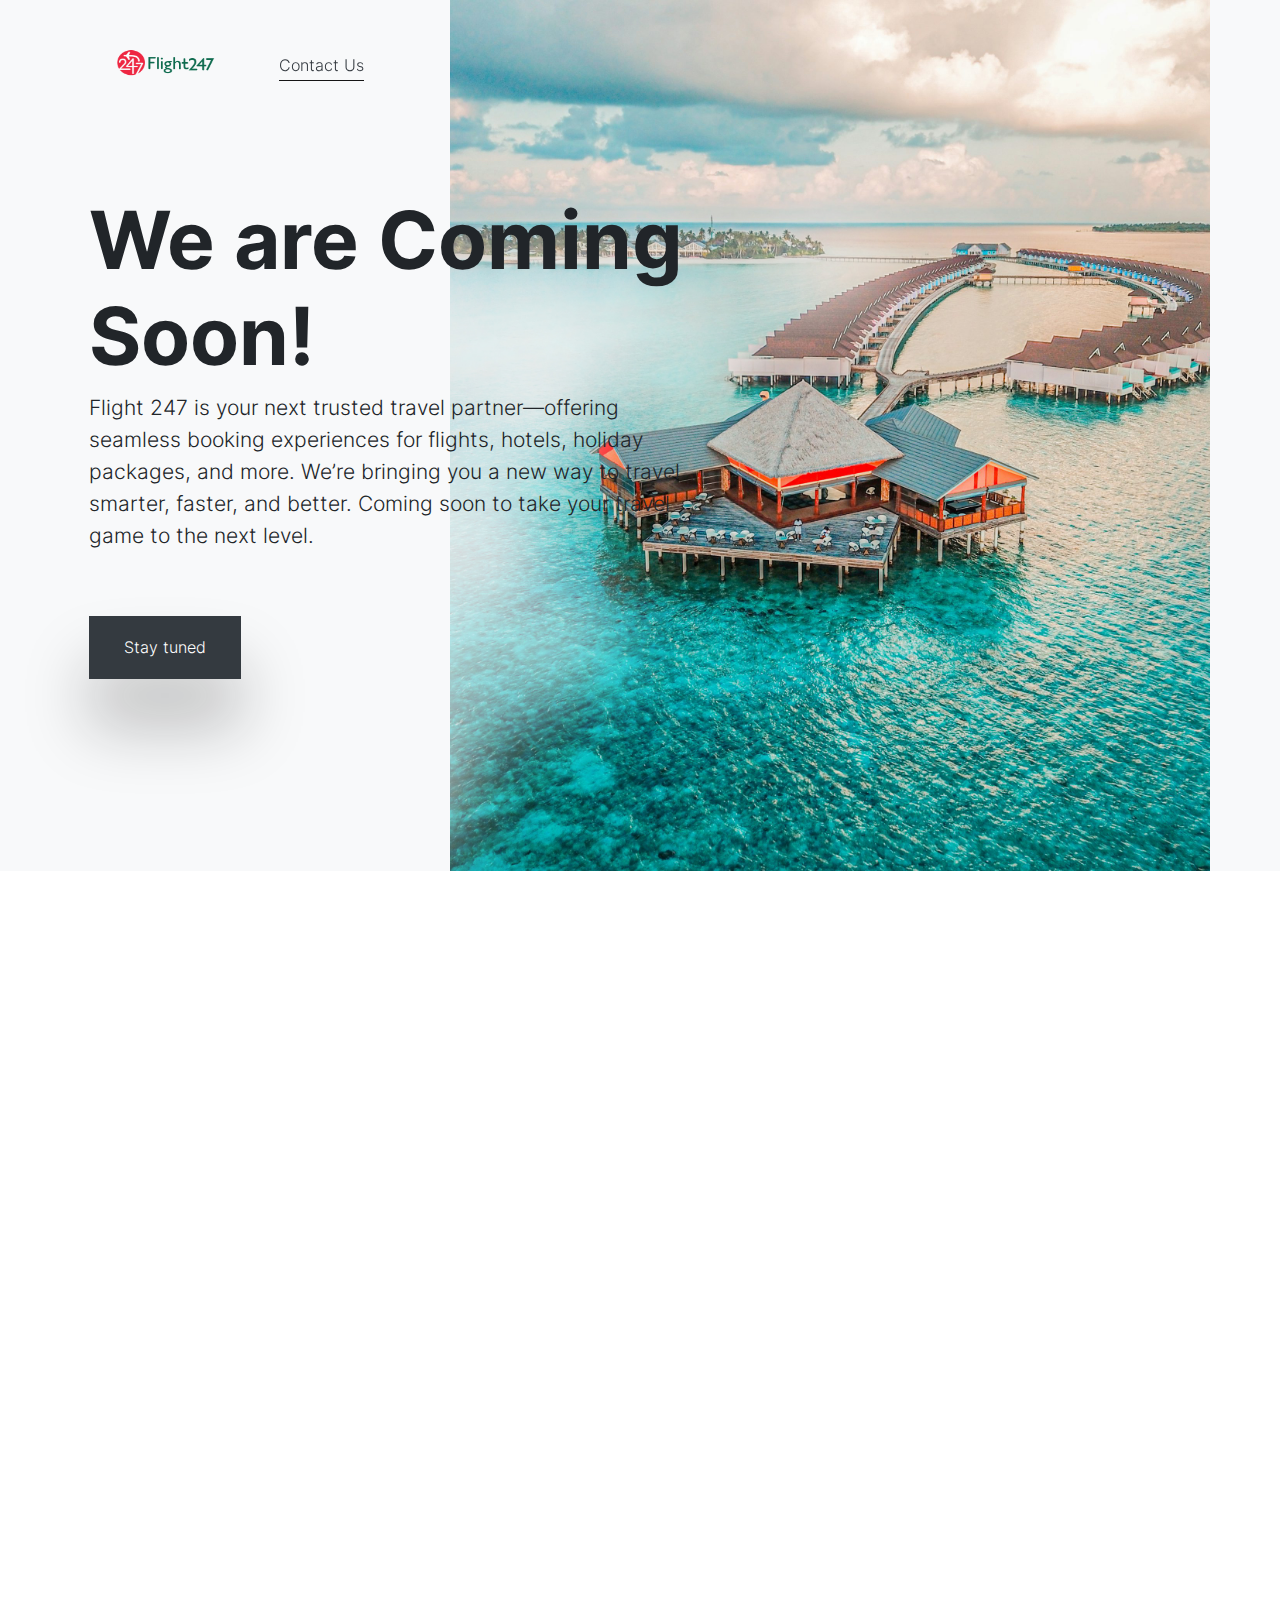
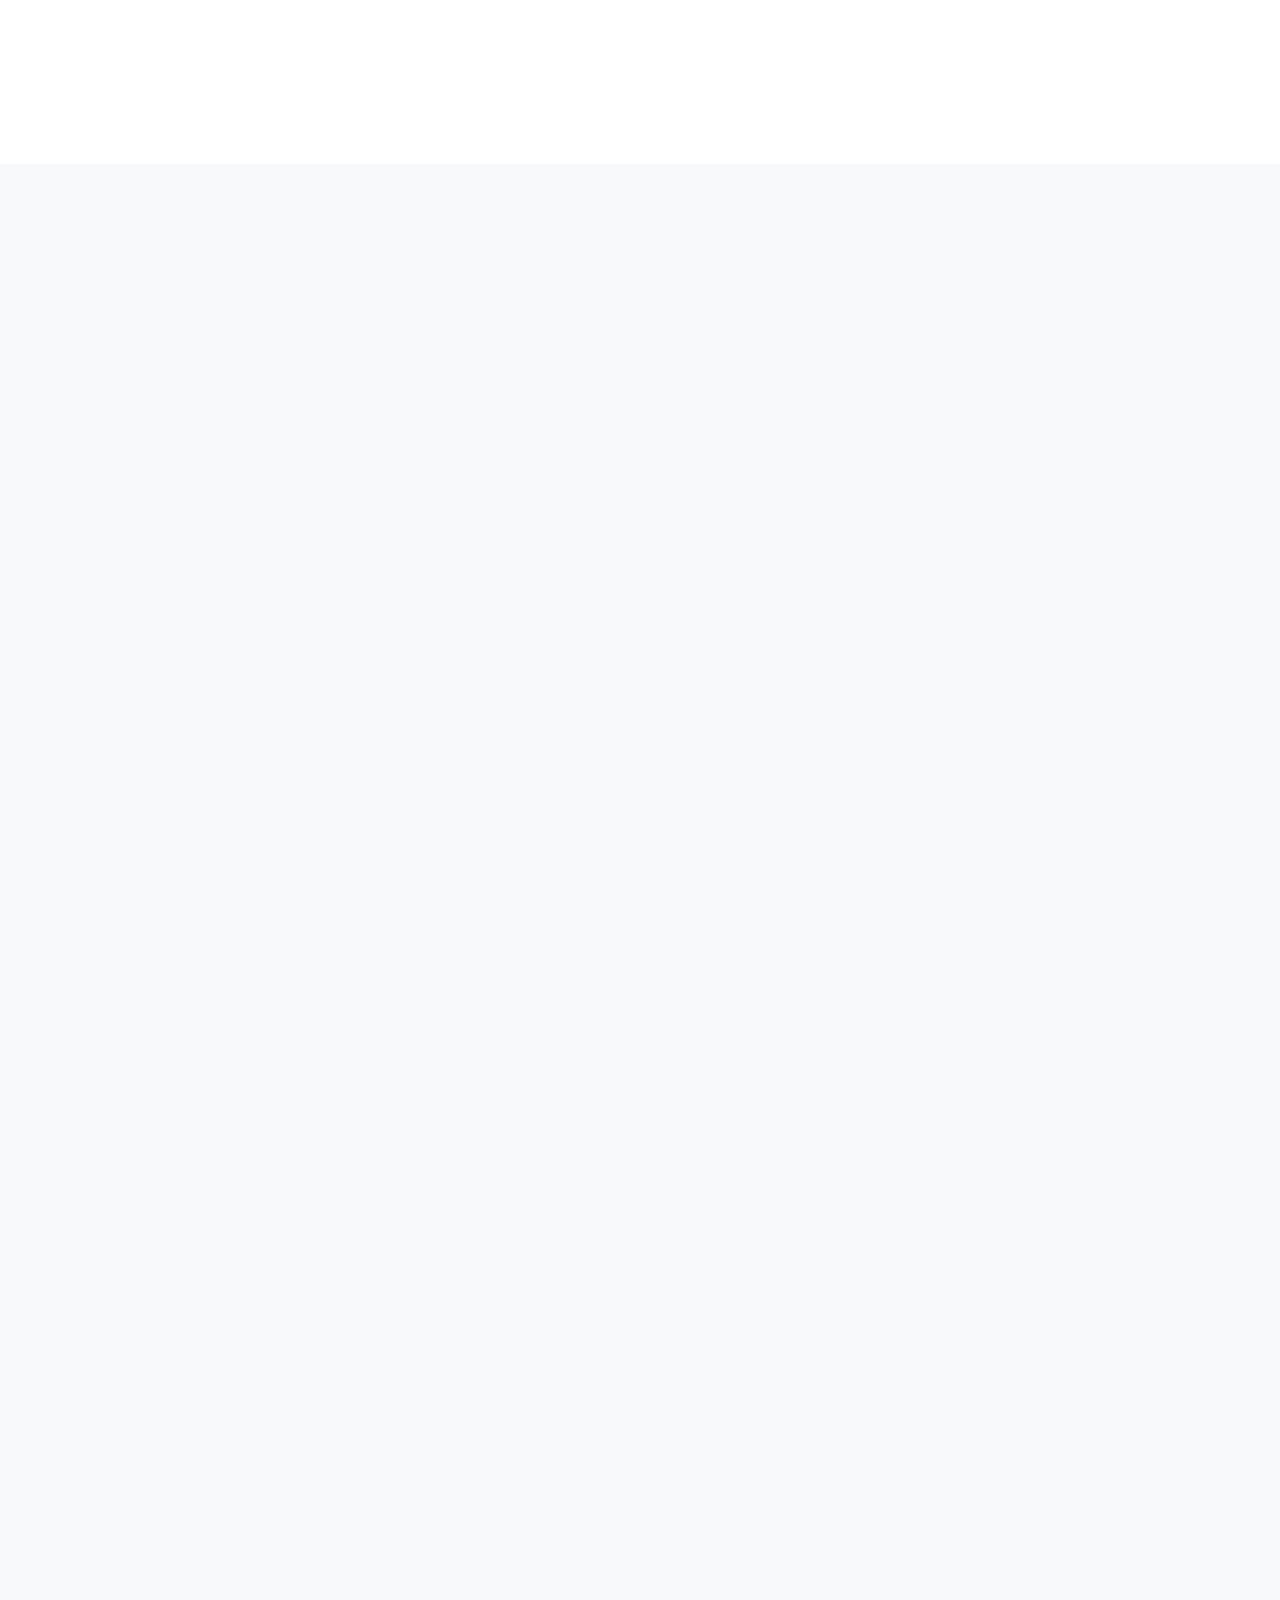
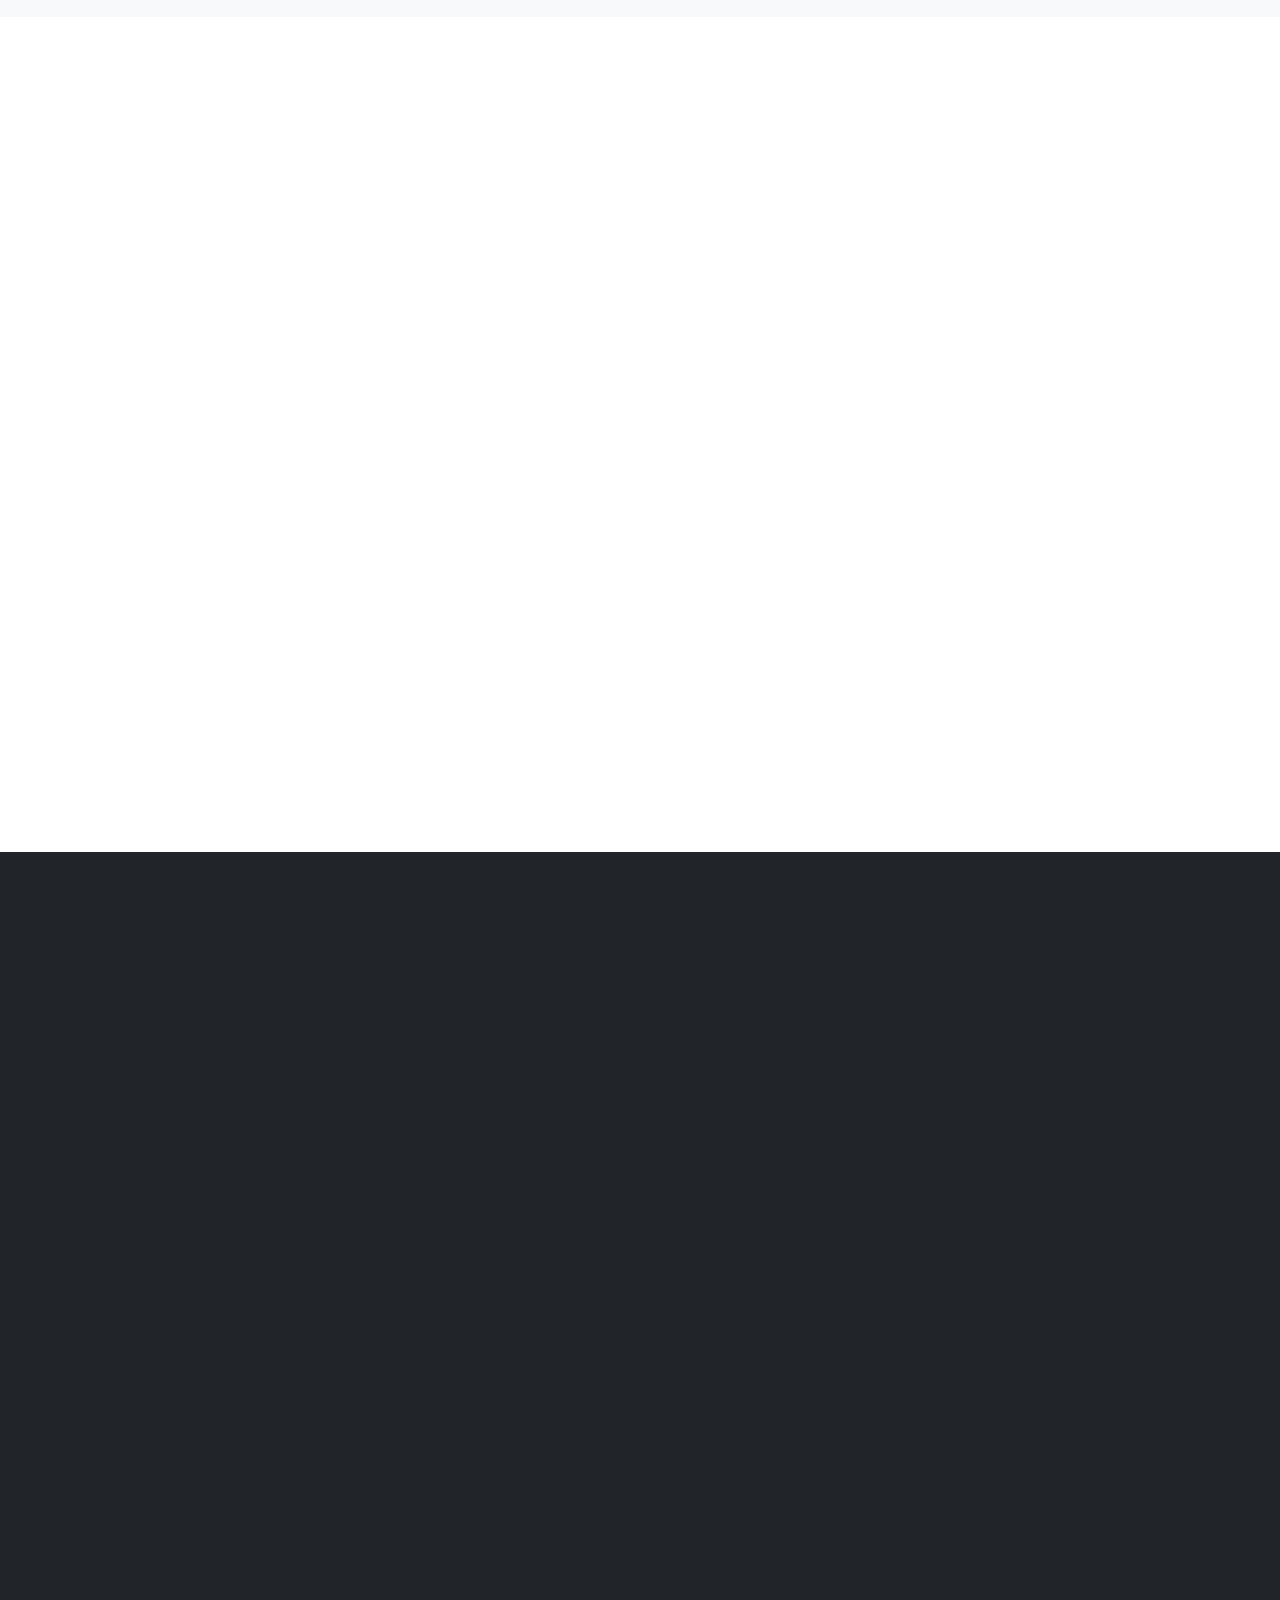
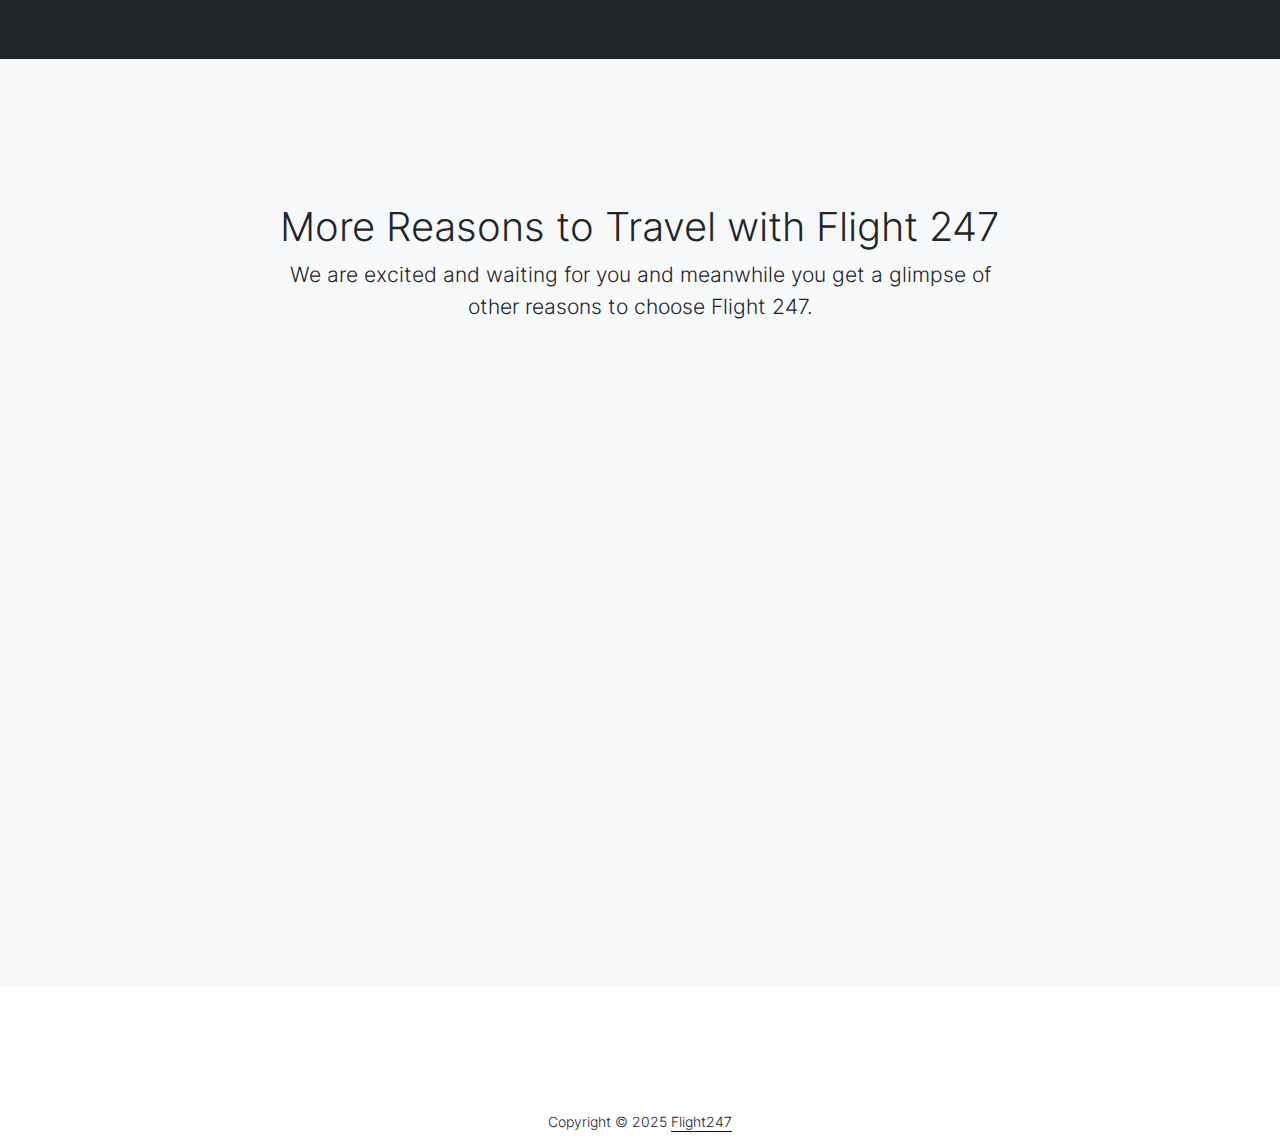
==== commit fae02a88: "update" ====
--- a/index.html
+++ b/index.html
@@ -19,13 +19,13 @@
       rel="icon"
       type="image/png"
       sizes="32x32"
-      href="img/favicon-32x32.png"
+      href="img/favicon-32x32.png.png"
     />
     <link
       rel="icon"
       type="image/png"
       sizes="16x16"
-      href="img/favicon-16x16.png"
+      href="img/favicon-32x32.png.png"
     />
     <link rel="icon" type="image/png" sizes="96x96" href="img/favicon.png" />
     <meta name="author" content="Holger Koenemann" />
@@ -75,7 +75,7 @@
     >
       <div class="container">
         <a class="navbar-brand pe-4 fs-4" href="/">
-          <svg
+          <!-- <svg
             xmlns="http://www.w3.org/2000/svg"
             width="32"
             height="32"
@@ -86,8 +86,15 @@
             <path
               d="M8.235 1.559a.5.5 0 0 0-.47 0l-7.5 4a.5.5 0 0 0 0 .882L3.188 8 .264 9.559a.5.5 0 0 0 0 .882l7.5 4a.5.5 0 0 0 .47 0l7.5-4a.5.5 0 0 0 0-.882L12.813 8l2.922-1.559a.5.5 0 0 0 0-.882l-7.5-4zM8 9.433 1.562 6 8 2.567 14.438 6 8 9.433z"
             />
-          </svg>
-          <span class="ms-1 fw-bolder">Flight247</span>
+          </svg> -->
+          <!-- <span class="ms-1 fw-bolder">Flight247</span> -->
+          <img
+            src="img/Flight-247-logo.png"
+            width="150"
+            height="60"
+            alt=""
+            data-aos="fade"
+          />
         </a>
 
         <button
@@ -129,7 +136,8 @@
             </li>
           </ul> -->
           <a
-            href="https://templatedeck.com"
+            href="https://www.facebook.com/profile.php?id=61575055237835"
+            target="_blank"
             data-splitbee-event="Click Download"
             aria-label="Download this template"
             class="link-dark pb-1 link-fancy me-2"
@@ -146,22 +154,27 @@
           <div
             class="col-12 col-lg-8 mt-0 h-100 position-absolute top-0 end-0 bg-cover"
             data-aos="fade-left"
-            style="background-image: url(img/webp/interior11.webp)"
+            style="background-image: url(img/1.\ Maldives.jpg)"
           ></div>
           <div class="row">
             <div
               class="col-lg-7 py-vh-6 position-relative"
               data-aos="fade-right"
             >
-              <h1 class="display-1 fw-bold mt-5">We are coming soon!</h1>
+              <h1 class="display-1 fw-bold mt-5">We are Coming Soon!
+              </h1>
               <p class="lead">
-                Discover your next adventure with Flight247! We make planning
-                your dream getaway seamless and exciting. Explore a world of
-                destinations, from breathtaking landscapes to vibrant
-                cityscapes, all in one convenient place.
+                Flight 247 is your next trusted travel partner—offering seamless
+                booking experiences for flights, hotels, holiday packages, and
+                more. We’re bringing you a new way to travel smarter, faster,
+                and better. Coming soon to take your travel game to the next
+                level.
               </p>
-              <a href="#" class="btn btn-dark btn-xl shadow me-3 rounded-0 my-5"
-                >Get started
+              <a
+                href="https://www.facebook.com/profile.php?id=61575055237835"
+                target="_blank"
+                class="btn btn-dark btn-xl shadow me-3 rounded-0 my-5"
+                >Stay tuned
               </a>
             </div>
           </div>
@@ -173,9 +186,8 @@
           <div class="row d-flex justify-content-end">
             <div class="col-lg-8" data-aos="fade-down">
               <h2 class="display-6">
-                Okay, there are three really good reasons for us. There are no
-                more than three, but we think three is a reasonable good number
-                of good stuff.
+                Not all travel platforms are built the same. Here’s how Flight
+                247 stands out.
               </h2>
             </div>
           </div>
@@ -187,15 +199,15 @@
             >
               <span class="h5 fw-lighter">01.</span>
               <h3 class="py-5 border-top border-dark">
-                We rented this fancy startup office in an old factory building.
+                Effortless Booking, Every Time
               </h3>
               <p>
-                Lorem, ipsum dolor sit amet consectetur adipisicing elit. Minus
-                culpa, voluptatibus ex itaque, sapiente a consequatur inventore
-                beatae, ipsam debitis omnis consequuntur iste asperiores.
-                Similique quisquam debitis corrupti deserunt, dolor.
+                At Flight 247, we believe planning your trip should be as smooth
+                as the journey itself. Our platform lets you book domestic and
+                international flights in just a few clicks—fast, secure, and
+                stress-free. No confusion, no guesswork, just a clear path from
+                search to checkout.
               </p>
-              <a href="#" class="link-fancy">Learn more </a>
             </div>
 
             <div
@@ -204,17 +216,13 @@
               data-aos-delay="400"
             >
               <span class="h5 fw-lighter">02.</span>
-              <h3 class="py-5 border-top border-dark">
-                We don´t know exactly what we are doing. But thats good because
-                we can´t break something intentionally.
-              </h3>
+              <h3 class="py-5 border-top border-dark">Best Deals, Always</h3>
               <p>
-                Lorem, ipsum dolor sit adipisicing elit. Minus culpa,
-                voluptatibus ex itaque, sapiente a consequatur inventore beatae,
-                ipsam debitis omnis consequuntur iste asperiores. Similique
-                quisquam debitis corrupti deserunt, dolor.
+                We work closely with trusted airlines and global travel partners
+                to bring you highly competitive fares. And we mean what we
+                say—no hidden charges, no last-minute add-ons. What you see is
+                what you pay, and it’s always a great deal.
               </p>
-              <a href="#" class="link-fancy">Learn more </a>
             </div>
 
             <div
@@ -224,16 +232,15 @@
             >
               <span class="h5 fw-lighter">03.</span>
               <h3 class="py-5 border-top border-dark">
-                There is no real number three reason. So please read again
-                number one and two.
+                Travel Tech That Works for You
               </h3>
               <p>
-                Lorem, ipsum dolor sit amet consectetur adipisicing elit. Minus
-                culpa, voluptatibus ex itaque, sapiente a consequatur inventore
-                beatae, ipsam debitis omnis consequuntur iste asperiores.
-                Similique quisquam debitis corrupti deserunt, dolor.
+                Flight 247 is powered by intelligent, user-friendly technology
+                that does the hard work for you. Whether you're comparing
+                flights or checking in on the go, our platform is designed to
+                simplify the experience—so you can spend less time planning and
+                more time travelling.
               </p>
-              <a href="#" class="link-fancy">Learn more </a>
             </div>
           </div>
         </div>
@@ -249,7 +256,7 @@
                     class="shadow ratio ratio-16x9 rounded bg-cover bp-center align-self-end"
                     data-aos="fade-right"
                     style="
-                      background-image: url(img/webp/people15.webp);
+                      background-image: url(img/offc-img-1.jpeg);
                       --bs-aspect-ratio: 50%;
                     "
                   ></div>
@@ -258,7 +265,7 @@
                   <div
                     class="shadow ratio ratio-1x1 rounded bg-cover mt-5 bp-center float-end"
                     data-aos="fade-up"
-                    style="background-image: url(img/webp/interior42.webp)"
+                    style="background-image: url(img/offc-img-2.jpeg)"
                   ></div>
                 </div>
                 <div class="col-md-6">
@@ -266,7 +273,7 @@
                     class="col-12 shadow ratio rounded bg-cover mt-5 bp-center"
                     data-aos="fade-left"
                     style="
-                      background-image: url(img/webp/people4.webp);
+                      background-image: url(img/offc-img-3.jpeg);
                       --bs-aspect-ratio: 150%;
                     "
                   ></div>
@@ -275,30 +282,24 @@
             </div>
             <div class="col-lg-4">
               <h3 class="py-5 border-top border-dark" data-aos="fade-left">
-                We did some interesting stuff in our field of work. For example
-                we collect a lot of these free photos and use them on our
-                website.
+                Our People, Our Power
               </h3>
               <p data-aos="fade-left" data-aos-delay="200">
-                Donec id elit non mi porta gravida at eget metus. Fusce dapibus,
-                tellus ac cursus commodo, tortor mauris condimentum nibh, ut
-                fermentum massa justo sit amet risus.
+                At Flight 247, our greatest strength lies in our team. From
+                seasoned travel professionals and tech specialists to dedicated
+                customer support and marketing experts—we work together to
+                deliver an experience you can rely on. Headquartered in Dhaka,
+                we’ve built a full-scale operation with the right people and
+                tools to serve you better. Because we believe that great travel
+                begins with exceptional service.
               </p>
-              <p>
-                <a
-                  href="#"
-                  class="link-fancy link-dark"
-                  data-aos="fade-left"
-                  data-aos-delay="400"
-                  >Learn more
-                </a>
-              </p>
-            </div>
-          </div>
-        </div>
-      </div>
-
-      <div class="py-vh-5 w-100 overflow-hidden" id="numbers">
+              <p></p>
+            </div>
+          </div>
+        </div>
+      </div>
+
+      <!-- <div class="py-vh-5 w-100 overflow-hidden" id="numbers">
         <div class="container">
           <div class="row d-flex justify-content-between align-items-center">
             <div class="col-lg-5">
@@ -336,7 +337,7 @@
             </div>
           </div>
         </div>
-      </div>
+      </div> -->
 
       <div
         class="position-relative overflow-hidden w-100 bg-light"
@@ -350,7 +351,7 @@
               >
                 <div class="col-md-2" data-aos="fade-up">
                   <img
-                    src="img/webp/interior37.webp"
+                    src="img/g-1.jpg"
                     class="rounded shadow img-fluid"
                     alt="nice gallery image"
                     width="512"
@@ -360,7 +361,7 @@
 
                 <div class="col-md-2" data-aos="fade-up" data-aos-delay="200">
                   <img
-                    src="img/webp/people1.webp"
+                    src="img/g-2.jpg"
                     class="img-fluid rounded shadow"
                     alt="nice gallery image"
                     width="1164"
@@ -370,7 +371,7 @@
 
                 <div class="col-md-3" data-aos="fade-up" data-aos-delay="400">
                   <img
-                    src="img/webp/people2.webp"
+                    src="img/g-3.jpg"
                     class="img-fluid rounded shadow"
                     alt="nice gallery image"
                     width="844"
@@ -380,7 +381,7 @@
 
                 <div class="col-md-3" data-aos="fade-up" data-aos-delay="600">
                   <img
-                    src="img/webp/interior29.webp"
+                    src="img/g-4.jpg"
                     class="img-fluid rounded shadow"
                     alt="nice gallery image"
                     width="844"
@@ -390,7 +391,7 @@
 
                 <div class="col-md-2" data-aos="fade-up" data-aos-delay="800">
                   <img
-                    src="img/webp/people23.webp"
+                    src="img/g-5.jpg"
                     class="rounded shadow img-fluid"
                     alt="nice gallery image"
                     width="512"
@@ -407,28 +408,37 @@
         <div class="row d-flex justify-content-center align-items-center">
           <div class="col-lg-5">
             <h3 class="py-5 border-top border-dark" data-aos="fade-right">
-              What our clients say
+              Message from CEO
             </h3>
           </div>
           <div class="col-md-7" data-aos="fade-left">
             <blockquote>
               <div class="fs-4 my-3 fw-light pt-4 border-bottom pb-3">
-                “I´am the CEO of this company. So maybe you think "he will tell
-                us something super awesome about it only". But no. Its a really
-                strange place to work with creepy people all around. They do
-                some computer stuff I don´t understand. But I wear expensive
-                Glasses and a Patagonia Hoodie. So I´am fine with it.”
+                “We believe that travel should be seamless, accessible, and
+                inspiring for everyone. We’re setting our sights with a vision
+                to redefine how people plan and experience their journeys.
+                Flight 247 is more than just another travel platform. It’s a
+                bold step towards a future where travel in Bangladesh is powered
+                by technology, driven by personalization, and supported by a
+                team that truly understands what modern travelers need. From
+                user-friendly booking to customized plans and unmatched
+                support—we're here to change the game. This is just the
+                beginning. We’re building a platform that doesn’t just serve
+                travelers, but empowers them. I invite you to join us on this
+                exciting journey—because the future of travel starts here. ”
               </div>
               <img
-                src="img/webp/person11.webp"
-                width="64"
-                height="64"
-                class="img-fluid rounded-circle me-3"
-                alt=""
-                data-aos="fade"
+                src="img/sadia-haque.jpg"
+                style="
+                  width: 80px;
+                  height: 80px;
+                  border-radius: 50%;
+                  object-fit: cover;
+                "
               />
               <span
-                ><span class="fw-bold">John Doe,</span> CEO of Stride Ltd.</span
+                ><span class="fw-bold">Sadia Haque,</span> CEO of Flight247
+                .</span
               >
             </blockquote>
           </div>
@@ -444,21 +454,22 @@
             <div class="row d-flex justify-content-center text-center">
               <div class="col-lg-8 text-center" data-aos="fade">
                 <p class="text-secondary lead">
-                  Let´s start a project together!
+                  Travel Plans Made Just for You.
                 </p>
                 <h2 class="display-6 mb-5">
-                  Hell no! This button is linked to a none working contact form.
-                  A none working form without any user feedback. So you might
-                  think you done something wrong. But in reality we just don´t
-                  want to start anything with you or anyone else.
+                  Your travel dreams don’t come in templates—and neither do our
+                  plans. Whether it’s a solo trip, honeymoon, family vacation,
+                  or corporate tour, we design every detail to match your needs.
+                  Let us craft your next curated travel experience.
                 </h2>
               </div>
               <div class="col-12">
                 <a
-                  href="#"
+                  href="https://www.facebook.com/profile.php?id=61575055237835"
+                  target="_blank"
                   class="btn btn-warning btn-xl shadow me-3 mt-4"
                   data-aos="fade-down"
-                  >Get in contact</a
+                  >Contact us</a
                 >
               </div>
             </div>
@@ -470,11 +481,10 @@
         <div class="container py-vh-6">
           <div class="row d-flex justify-content-center">
             <div class="col-12 col-lg-10 col-xl-8 text-center">
-              <h2 class="display-6">Loved by people all around the globe</h2>
+              <h2 class="display-6">More Reasons to Travel with Flight 247</h2>
               <p class="lead">
-                Our spaces and offices are soooooo lovely, no one would give us
-                a negative rating! And look at these trustworthy avatar
-                pictures! Trust us!
+                We are excited and waiting for you and meanwhile you get a
+                glimpse of other reasons to choose Flight 247.
               </p>
             </div>
             <div class="col-12 mt-4">
@@ -485,95 +495,17 @@
                   <div class="card p-4 mt-3 border-0">
                     <div class="card-body">
                       <div class="text-dark py-2 fs-3">
-                        <svg
-                          xmlns="http://www.w3.org/2000/svg"
-                          width="16"
-                          height="16"
-                          fill="currentColor"
-                          class="bi bi-star-fill"
-                          viewBox="0 0 16 16"
-                        >
-                          <path
-                            d="M3.612 15.443c-.386.198-.824-.149-.746-.592l.83-4.73L.173 6.765c-.329-.314-.158-.888.283-.95l4.898-.696L7.538.792c.197-.39.73-.39.927 0l2.184 4.327 4.898.696c.441.062.612.636.282.95l-3.522 3.356.83 4.73c.078.443-.36.79-.746.592L8 13.187l-4.389 2.256z"
-                          />
-                        </svg>
-
-                        <svg
-                          xmlns="http://www.w3.org/2000/svg"
-                          width="16"
-                          height="16"
-                          fill="currentColor"
-                          class="bi bi-star-fill"
-                          viewBox="0 0 16 16"
-                        >
-                          <path
-                            d="M3.612 15.443c-.386.198-.824-.149-.746-.592l.83-4.73L.173 6.765c-.329-.314-.158-.888.283-.95l4.898-.696L7.538.792c.197-.39.73-.39.927 0l2.184 4.327 4.898.696c.441.062.612.636.282.95l-3.522 3.356.83 4.73c.078.443-.36.79-.746.592L8 13.187l-4.389 2.256z"
-                          />
-                        </svg>
-
-                        <svg
-                          xmlns="http://www.w3.org/2000/svg"
-                          width="16"
-                          height="16"
-                          fill="currentColor"
-                          class="bi bi-star-fill"
-                          viewBox="0 0 16 16"
-                        >
-                          <path
-                            d="M3.612 15.443c-.386.198-.824-.149-.746-.592l.83-4.73L.173 6.765c-.329-.314-.158-.888.283-.95l4.898-.696L7.538.792c.197-.39.73-.39.927 0l2.184 4.327 4.898.696c.441.062.612.636.282.95l-3.522 3.356.83 4.73c.078.443-.36.79-.746.592L8 13.187l-4.389 2.256z"
-                          />
-                        </svg>
-
-                        <svg
-                          xmlns="http://www.w3.org/2000/svg"
-                          width="16"
-                          height="16"
-                          fill="currentColor"
-                          class="bi bi-star-fill"
-                          viewBox="0 0 16 16"
-                        >
-                          <path
-                            d="M3.612 15.443c-.386.198-.824-.149-.746-.592l.83-4.73L.173 6.765c-.329-.314-.158-.888.283-.95l4.898-.696L7.538.792c.197-.39.73-.39.927 0l2.184 4.327 4.898.696c.441.062.612.636.282.95l-3.522 3.356.83 4.73c.078.443-.36.79-.746.592L8 13.187l-4.389 2.256z"
-                          />
-                        </svg>
-
-                        <svg
-                          xmlns="http://www.w3.org/2000/svg"
-                          width="16"
-                          height="16"
-                          fill="currentColor"
-                          class="bi bi-star-half"
-                          viewBox="0 0 16 16"
-                        >
-                          <path
-                            d="M5.354 5.119 7.538.792A.516.516 0 0 1 8 .5c.183 0 .366.097.465.292l2.184 4.327 4.898.696A.537.537 0 0 1 16 6.32a.548.548 0 0 1-.17.445l-3.523 3.356.83 4.73c.078.443-.36.79-.746.592L8 13.187l-4.389 2.256a.52.52 0 0 1-.146.05c-.342.06-.668-.254-.6-.642l.83-4.73L.173 6.765a.55.55 0 0 1-.172-.403.58.58 0 0 1 .085-.302.513.513 0 0 1 .37-.245l4.898-.696zM8 12.027a.5.5 0 0 1 .232.056l3.686 1.894-.694-3.957a.565.565 0 0 1 .162-.505l2.907-2.77-4.052-.576a.525.525 0 0 1-.393-.288L8.001 2.223 8 2.226v9.8z"
-                          />
-                        </svg>
+                        <h3 class="py-5" data-aos="fade-left">
+                          Customer Support That Cares
+                        </h3>
                       </div>
                       <blockquote class="blockquote">
                         <p>
-                          "That service is really really good. And I don´t say
-                          that because they pay me a lot of money. I say that
-                          because they don´t pay me more money anymore if I
-                          don´t say it..."
+                          Our dedicated support team is always ready to
+                          help—before, during, and after your trip. We’re just a
+                          call or message away.
                         </p>
                       </blockquote>
-                      <div
-                        class="d-flex justify-content-between border-top pt-3"
-                      >
-                        <div>
-                          <span class="h6 fw-5">Jane Doemunsky</span><br />
-                          <small class="text-muted">COO, The Boo Corp.</small>
-                        </div>
-                        <img
-                          src="img/webp/person9.webp"
-                          width="48"
-                          height="48"
-                          class="rounded-circle"
-                          alt=""
-                          data-aos="fade"
-                        />
-                      </div>
                     </div>
                   </div>
                 </div>
@@ -585,97 +517,17 @@
                   >
                     <div class="card-body">
                       <div class="text-dark py-2 fs-3">
-                        <svg
-                          xmlns="http://www.w3.org/2000/svg"
-                          width="16"
-                          height="16"
-                          fill="currentColor"
-                          class="bi bi-star-fill"
-                          viewBox="0 0 16 16"
-                        >
-                          <path
-                            d="M3.612 15.443c-.386.198-.824-.149-.746-.592l.83-4.73L.173 6.765c-.329-.314-.158-.888.283-.95l4.898-.696L7.538.792c.197-.39.73-.39.927 0l2.184 4.327 4.898.696c.441.062.612.636.282.95l-3.522 3.356.83 4.73c.078.443-.36.79-.746.592L8 13.187l-4.389 2.256z"
-                          />
-                        </svg>
-
-                        <svg
-                          xmlns="http://www.w3.org/2000/svg"
-                          width="16"
-                          height="16"
-                          fill="currentColor"
-                          class="bi bi-star-fill"
-                          viewBox="0 0 16 16"
-                        >
-                          <path
-                            d="M3.612 15.443c-.386.198-.824-.149-.746-.592l.83-4.73L.173 6.765c-.329-.314-.158-.888.283-.95l4.898-.696L7.538.792c.197-.39.73-.39.927 0l2.184 4.327 4.898.696c.441.062.612.636.282.95l-3.522 3.356.83 4.73c.078.443-.36.79-.746.592L8 13.187l-4.389 2.256z"
-                          />
-                        </svg>
-
-                        <svg
-                          xmlns="http://www.w3.org/2000/svg"
-                          width="16"
-                          height="16"
-                          fill="currentColor"
-                          class="bi bi-star-fill"
-                          viewBox="0 0 16 16"
-                        >
-                          <path
-                            d="M3.612 15.443c-.386.198-.824-.149-.746-.592l.83-4.73L.173 6.765c-.329-.314-.158-.888.283-.95l4.898-.696L7.538.792c.197-.39.73-.39.927 0l2.184 4.327 4.898.696c.441.062.612.636.282.95l-3.522 3.356.83 4.73c.078.443-.36.79-.746.592L8 13.187l-4.389 2.256z"
-                          />
-                        </svg>
-
-                        <svg
-                          xmlns="http://www.w3.org/2000/svg"
-                          width="16"
-                          height="16"
-                          fill="currentColor"
-                          class="bi bi-star-fill"
-                          viewBox="0 0 16 16"
-                        >
-                          <path
-                            d="M3.612 15.443c-.386.198-.824-.149-.746-.592l.83-4.73L.173 6.765c-.329-.314-.158-.888.283-.95l4.898-.696L7.538.792c.197-.39.73-.39.927 0l2.184 4.327 4.898.696c.441.062.612.636.282.95l-3.522 3.356.83 4.73c.078.443-.36.79-.746.592L8 13.187l-4.389 2.256z"
-                          />
-                        </svg>
-
-                        <svg
-                          xmlns="http://www.w3.org/2000/svg"
-                          width="16"
-                          height="16"
-                          fill="currentColor"
-                          class="bi bi-star"
-                          viewBox="0 0 16 16"
-                        >
-                          <path
-                            d="M2.866 14.85c-.078.444.36.791.746.593l4.39-2.256 4.389 2.256c.386.198.824-.149.746-.592l-.83-4.73 3.522-3.356c.33-.314.16-.888-.282-.95l-4.898-.696L8.465.792a.513.513 0 0 0-.927 0L5.354 5.12l-4.898.696c-.441.062-.612.636-.283.95l3.523 3.356-.83 4.73zm4.905-2.767-3.686 1.894.694-3.957a.565.565 0 0 0-.163-.505L1.71 6.745l4.052-.576a.525.525 0 0 0 .393-.288L8 2.223l1.847 3.658a.525.525 0 0 0 .393.288l4.052.575-2.906 2.77a.565.565 0 0 0-.163.506l.694 3.957-3.686-1.894a.503.503 0 0 0-.461 0z"
-                          />
-                        </svg>
+                        <h3 class="py-5" data-aos="fade-left">
+                          Travel is What We Do Best
+                        </h3>
                       </div>
                       <blockquote class="blockquote">
                         <p>
-                          "I really don´t get what they do. Something with
-                          Crypto, NFT´s, SaaS and Cyber Security. Maybe an App
-                          for Kids...? But they have this nice website...so who
-                          cares what they do as long as they are good at it."
+                          With years of experience and a passion for exploring,
+                          we don’t just plan trips—we craft unforgettable travel
+                          stories.
                         </p>
                       </blockquote>
-                      <div
-                        class="d-flex justify-content-between border-top pt-3"
-                      >
-                        <p class="card-text">
-                          <span class="h6 fw-5">Jenny Matrix</span><br />
-                          <small class="text-muted"
-                            >Daughter of Col. John Matrix, Commando.</small
-                          >
-                        </p>
-                        <img
-                          src="img/webp/person3.webp"
-                          width="48"
-                          height="48"
-                          class="rounded-circle"
-                          alt=""
-                          data-aos="fade"
-                        />
-                      </div>
                     </div>
                   </div>
                 </div>
@@ -684,399 +536,27 @@
                   <div class="card p-4 mt-3 border-0" data-aos="fade-left">
                     <div class="card-body">
                       <div class="text-dark py-2 fs-3">
-                        <svg
-                          xmlns="http://www.w3.org/2000/svg"
-                          width="16"
-                          height="16"
-                          fill="currentColor"
-                          class="bi bi-star-fill"
-                          viewBox="0 0 16 16"
-                        >
-                          <path
-                            d="M3.612 15.443c-.386.198-.824-.149-.746-.592l.83-4.73L.173 6.765c-.329-.314-.158-.888.283-.95l4.898-.696L7.538.792c.197-.39.73-.39.927 0l2.184 4.327 4.898.696c.441.062.612.636.282.95l-3.522 3.356.83 4.73c.078.443-.36.79-.746.592L8 13.187l-4.389 2.256z"
-                          />
-                        </svg>
-
-                        <svg
-                          xmlns="http://www.w3.org/2000/svg"
-                          width="16"
-                          height="16"
-                          fill="currentColor"
-                          class="bi bi-star-fill"
-                          viewBox="0 0 16 16"
-                        >
-                          <path
-                            d="M3.612 15.443c-.386.198-.824-.149-.746-.592l.83-4.73L.173 6.765c-.329-.314-.158-.888.283-.95l4.898-.696L7.538.792c.197-.39.73-.39.927 0l2.184 4.327 4.898.696c.441.062.612.636.282.95l-3.522 3.356.83 4.73c.078.443-.36.79-.746.592L8 13.187l-4.389 2.256z"
-                          />
-                        </svg>
-
-                        <svg
-                          xmlns="http://www.w3.org/2000/svg"
-                          width="16"
-                          height="16"
-                          fill="currentColor"
-                          class="bi bi-star"
-                          viewBox="0 0 16 16"
-                        >
-                          <path
-                            d="M2.866 14.85c-.078.444.36.791.746.593l4.39-2.256 4.389 2.256c.386.198.824-.149.746-.592l-.83-4.73 3.522-3.356c.33-.314.16-.888-.282-.95l-4.898-.696L8.465.792a.513.513 0 0 0-.927 0L5.354 5.12l-4.898.696c-.441.062-.612.636-.283.95l3.523 3.356-.83 4.73zm4.905-2.767-3.686 1.894.694-3.957a.565.565 0 0 0-.163-.505L1.71 6.745l4.052-.576a.525.525 0 0 0 .393-.288L8 2.223l1.847 3.658a.525.525 0 0 0 .393.288l4.052.575-2.906 2.77a.565.565 0 0 0-.163.506l.694 3.957-3.686-1.894a.503.503 0 0 0-.461 0z"
-                          />
-                        </svg>
-                        <svg
-                          xmlns="http://www.w3.org/2000/svg"
-                          width="16"
-                          height="16"
-                          fill="currentColor"
-                          class="bi bi-star"
-                          viewBox="0 0 16 16"
-                        >
-                          <path
-                            d="M2.866 14.85c-.078.444.36.791.746.593l4.39-2.256 4.389 2.256c.386.198.824-.149.746-.592l-.83-4.73 3.522-3.356c.33-.314.16-.888-.282-.95l-4.898-.696L8.465.792a.513.513 0 0 0-.927 0L5.354 5.12l-4.898.696c-.441.062-.612.636-.283.95l3.523 3.356-.83 4.73zm4.905-2.767-3.686 1.894.694-3.957a.565.565 0 0 0-.163-.505L1.71 6.745l4.052-.576a.525.525 0 0 0 .393-.288L8 2.223l1.847 3.658a.525.525 0 0 0 .393.288l4.052.575-2.906 2.77a.565.565 0 0 0-.163.506l.694 3.957-3.686-1.894a.503.503 0 0 0-.461 0z"
-                          />
-                        </svg>
-                        <svg
-                          xmlns="http://www.w3.org/2000/svg"
-                          width="16"
-                          height="16"
-                          fill="currentColor"
-                          class="bi bi-star"
-                          viewBox="0 0 16 16"
-                        >
-                          <path
-                            d="M2.866 14.85c-.078.444.36.791.746.593l4.39-2.256 4.389 2.256c.386.198.824-.149.746-.592l-.83-4.73 3.522-3.356c.33-.314.16-.888-.282-.95l-4.898-.696L8.465.792a.513.513 0 0 0-.927 0L5.354 5.12l-4.898.696c-.441.062-.612.636-.283.95l3.523 3.356-.83 4.73zm4.905-2.767-3.686 1.894.694-3.957a.565.565 0 0 0-.163-.505L1.71 6.745l4.052-.576a.525.525 0 0 0 .393-.288L8 2.223l1.847 3.658a.525.525 0 0 0 .393.288l4.052.575-2.906 2.77a.565.565 0 0 0-.163.506l.694 3.957-3.686-1.894a.503.503 0 0 0-.461 0z"
-                          />
-                        </svg>
+                        <h3 class="py-5" data-aos="fade-left">
+                          Unbeatable Rates, Every Time
+                        </h3>
                       </div>
                       <blockquote class="blockquote">
                         <p>
-                          "I don´t know if they are good at what they do. But
-                          they have nice coffee and a shiny brand new startup
-                          office with bikes on the wall and all that stuff."
+                          From flights to full vacation packages, we negotiate
+                          the best deals so you don’t have to. Lowest rates
+                          guaranteed—no compromises.
                         </p>
                       </blockquote>
-                      <div
-                        class="d-flex justify-content-between border-top pt-3"
-                      >
-                        <p class="card-text">
-                          <span class="h6 fw-5">Rustin Cohle</span><br />
-                          <small class="text-muted"
-                            >Detective, Somewhere in the swamps</small
-                          >
-                        </p>
-                        <img
-                          src="img/webp/person8.webp"
-                          width="48"
-                          height="48"
-                          class="rounded-circle"
-                          alt=""
-                          data-aos="fade"
-                        />
-                      </div>
                     </div>
                   </div>
                 </div>
-
-                <div class="col-12 col-lg-6 col-xl-4">
-                  <div class="card p-4 mt-3 border-0" data-aos="fade-right">
-                    <div class="card-body">
-                      <div class="text-dark py-2 fs-3">
-                        <svg
-                          xmlns="http://www.w3.org/2000/svg"
-                          width="16"
-                          height="16"
-                          fill="currentColor"
-                          class="bi bi-star-fill"
-                          viewBox="0 0 16 16"
-                        >
-                          <path
-                            d="M3.612 15.443c-.386.198-.824-.149-.746-.592l.83-4.73L.173 6.765c-.329-.314-.158-.888.283-.95l4.898-.696L7.538.792c.197-.39.73-.39.927 0l2.184 4.327 4.898.696c.441.062.612.636.282.95l-3.522 3.356.83 4.73c.078.443-.36.79-.746.592L8 13.187l-4.389 2.256z"
-                          />
-                        </svg>
-
-                        <svg
-                          xmlns="http://www.w3.org/2000/svg"
-                          width="16"
-                          height="16"
-                          fill="currentColor"
-                          class="bi bi-star-fill"
-                          viewBox="0 0 16 16"
-                        >
-                          <path
-                            d="M3.612 15.443c-.386.198-.824-.149-.746-.592l.83-4.73L.173 6.765c-.329-.314-.158-.888.283-.95l4.898-.696L7.538.792c.197-.39.73-.39.927 0l2.184 4.327 4.898.696c.441.062.612.636.282.95l-3.522 3.356.83 4.73c.078.443-.36.79-.746.592L8 13.187l-4.389 2.256z"
-                          />
-                        </svg>
-
-                        <svg
-                          xmlns="http://www.w3.org/2000/svg"
-                          width="16"
-                          height="16"
-                          fill="currentColor"
-                          class="bi bi-star-fill"
-                          viewBox="0 0 16 16"
-                        >
-                          <path
-                            d="M3.612 15.443c-.386.198-.824-.149-.746-.592l.83-4.73L.173 6.765c-.329-.314-.158-.888.283-.95l4.898-.696L7.538.792c.197-.39.73-.39.927 0l2.184 4.327 4.898.696c.441.062.612.636.282.95l-3.522 3.356.83 4.73c.078.443-.36.79-.746.592L8 13.187l-4.389 2.256z"
-                          />
-                        </svg>
-
-                        <svg
-                          xmlns="http://www.w3.org/2000/svg"
-                          width="16"
-                          height="16"
-                          fill="currentColor"
-                          class="bi bi-star-half"
-                          viewBox="0 0 16 16"
-                        >
-                          <path
-                            d="M5.354 5.119 7.538.792A.516.516 0 0 1 8 .5c.183 0 .366.097.465.292l2.184 4.327 4.898.696A.537.537 0 0 1 16 6.32a.548.548 0 0 1-.17.445l-3.523 3.356.83 4.73c.078.443-.36.79-.746.592L8 13.187l-4.389 2.256a.52.52 0 0 1-.146.05c-.342.06-.668-.254-.6-.642l.83-4.73L.173 6.765a.55.55 0 0 1-.172-.403.58.58 0 0 1 .085-.302.513.513 0 0 1 .37-.245l4.898-.696zM8 12.027a.5.5 0 0 1 .232.056l3.686 1.894-.694-3.957a.565.565 0 0 1 .162-.505l2.907-2.77-4.052-.576a.525.525 0 0 1-.393-.288L8.001 2.223 8 2.226v9.8z"
-                          />
-                        </svg>
-                        <svg
-                          xmlns="http://www.w3.org/2000/svg"
-                          width="16"
-                          height="16"
-                          fill="currentColor"
-                          class="bi bi-star"
-                          viewBox="0 0 16 16"
-                        >
-                          <path
-                            d="M2.866 14.85c-.078.444.36.791.746.593l4.39-2.256 4.389 2.256c.386.198.824-.149.746-.592l-.83-4.73 3.522-3.356c.33-.314.16-.888-.282-.95l-4.898-.696L8.465.792a.513.513 0 0 0-.927 0L5.354 5.12l-4.898.696c-.441.062-.612.636-.283.95l3.523 3.356-.83 4.73zm4.905-2.767-3.686 1.894.694-3.957a.565.565 0 0 0-.163-.505L1.71 6.745l4.052-.576a.525.525 0 0 0 .393-.288L8 2.223l1.847 3.658a.525.525 0 0 0 .393.288l4.052.575-2.906 2.77a.565.565 0 0 0-.163.506l.694 3.957-3.686-1.894a.503.503 0 0 0-.461 0z"
-                          />
-                        </svg>
-                      </div>
-                      <blockquote class="blockquote">
-                        <p>
-                          "Its not good at all but I give it five stars because
-                          I killed (accidentally) the CEO´s cat with a
-                          lawnmover."
-                        </p>
-                      </blockquote>
-                      <div
-                        class="d-flex justify-content-between border-top pt-3"
-                      >
-                        <p class="card-text">
-                          <span class="h6 fw-5">Richard Thornburg</span><br />
-                          <small class="text-muted"
-                            >News Reporter, KFLW-TV</small
-                          >
-                        </p>
-                        <img
-                          src="img/webp/person14.webp"
-                          width="48"
-                          height="48"
-                          class="rounded-circle"
-                          alt=""
-                          data-aos="fade"
-                        />
-                      </div>
-                    </div>
-                  </div>
-                </div>
-
-                <div class="col-12 col-lg-6 col-xl-4">
-                  <div class="card p-4 mt-3 border-0" data-aos="fade-up">
-                    <div class="card-body">
-                      <div class="text-dark py-2 fs-3">
-                        <svg
-                          xmlns="http://www.w3.org/2000/svg"
-                          width="16"
-                          height="16"
-                          fill="currentColor"
-                          class="bi bi-star-fill"
-                          viewBox="0 0 16 16"
-                        >
-                          <path
-                            d="M3.612 15.443c-.386.198-.824-.149-.746-.592l.83-4.73L.173 6.765c-.329-.314-.158-.888.283-.95l4.898-.696L7.538.792c.197-.39.73-.39.927 0l2.184 4.327 4.898.696c.441.062.612.636.282.95l-3.522 3.356.83 4.73c.078.443-.36.79-.746.592L8 13.187l-4.389 2.256z"
-                          />
-                        </svg>
-
-                        <svg
-                          xmlns="http://www.w3.org/2000/svg"
-                          width="16"
-                          height="16"
-                          fill="currentColor"
-                          class="bi bi-star-fill"
-                          viewBox="0 0 16 16"
-                        >
-                          <path
-                            d="M3.612 15.443c-.386.198-.824-.149-.746-.592l.83-4.73L.173 6.765c-.329-.314-.158-.888.283-.95l4.898-.696L7.538.792c.197-.39.73-.39.927 0l2.184 4.327 4.898.696c.441.062.612.636.282.95l-3.522 3.356.83 4.73c.078.443-.36.79-.746.592L8 13.187l-4.389 2.256z"
-                          />
-                        </svg>
-
-                        <svg
-                          xmlns="http://www.w3.org/2000/svg"
-                          width="16"
-                          height="16"
-                          fill="currentColor"
-                          class="bi bi-star-fill"
-                          viewBox="0 0 16 16"
-                        >
-                          <path
-                            d="M3.612 15.443c-.386.198-.824-.149-.746-.592l.83-4.73L.173 6.765c-.329-.314-.158-.888.283-.95l4.898-.696L7.538.792c.197-.39.73-.39.927 0l2.184 4.327 4.898.696c.441.062.612.636.282.95l-3.522 3.356.83 4.73c.078.443-.36.79-.746.592L8 13.187l-4.389 2.256z"
-                          />
-                        </svg>
-
-                        <svg
-                          xmlns="http://www.w3.org/2000/svg"
-                          width="16"
-                          height="16"
-                          fill="currentColor"
-                          class="bi bi-star-fill"
-                          viewBox="0 0 16 16"
-                        >
-                          <path
-                            d="M3.612 15.443c-.386.198-.824-.149-.746-.592l.83-4.73L.173 6.765c-.329-.314-.158-.888.283-.95l4.898-.696L7.538.792c.197-.39.73-.39.927 0l2.184 4.327 4.898.696c.441.062.612.636.282.95l-3.522 3.356.83 4.73c.078.443-.36.79-.746.592L8 13.187l-4.389 2.256z"
-                          />
-                        </svg>
-
-                        <svg
-                          xmlns="http://www.w3.org/2000/svg"
-                          width="16"
-                          height="16"
-                          fill="currentColor"
-                          class="bi bi-star-half"
-                          viewBox="0 0 16 16"
-                        >
-                          <path
-                            d="M5.354 5.119 7.538.792A.516.516 0 0 1 8 .5c.183 0 .366.097.465.292l2.184 4.327 4.898.696A.537.537 0 0 1 16 6.32a.548.548 0 0 1-.17.445l-3.523 3.356.83 4.73c.078.443-.36.79-.746.592L8 13.187l-4.389 2.256a.52.52 0 0 1-.146.05c-.342.06-.668-.254-.6-.642l.83-4.73L.173 6.765a.55.55 0 0 1-.172-.403.58.58 0 0 1 .085-.302.513.513 0 0 1 .37-.245l4.898-.696zM8 12.027a.5.5 0 0 1 .232.056l3.686 1.894-.694-3.957a.565.565 0 0 1 .162-.505l2.907-2.77-4.052-.576a.525.525 0 0 1-.393-.288L8.001 2.223 8 2.226v9.8z"
-                          />
-                        </svg>
-                      </div>
-                      <blockquote class="blockquote">
-                        <p>
-                          "I´am just a guy who uploads his picture to
-                          unsplash.com so that others can use me as placeholder
-                          for stupid sample avatars. I don´t even know that my
-                          face is on this website."
-                        </p>
-                      </blockquote>
-                      <div
-                        class="d-flex justify-content-between border-top pt-3"
-                      >
-                        <p class="card-text">
-                          <span class="h6 fw-5">Harry Walters</span><br />
-                          <small class="text-muted">Gangster, In Bruges</small>
-                        </p>
-                        <img
-                          src="img/webp/person13.webp"
-                          width="48"
-                          height="48"
-                          class="rounded-circle"
-                          alt=""
-                          data-aos="fade"
-                        />
-                      </div>
-                    </div>
-                  </div>
-                </div>
-
-                <div class="col-12 col-lg-6 col-xl-4">
-                  <div
-                    class="card p-4 shadow mt-3 border-0"
-                    data-aos="fade-left"
-                  >
-                    <div class="card-body">
-                      <div class="text-dark py-2 fs-3">
-                        <svg
-                          xmlns="http://www.w3.org/2000/svg"
-                          width="16"
-                          height="16"
-                          fill="currentColor"
-                          class="bi bi-star-fill"
-                          viewBox="0 0 16 16"
-                        >
-                          <path
-                            d="M3.612 15.443c-.386.198-.824-.149-.746-.592l.83-4.73L.173 6.765c-.329-.314-.158-.888.283-.95l4.898-.696L7.538.792c.197-.39.73-.39.927 0l2.184 4.327 4.898.696c.441.062.612.636.282.95l-3.522 3.356.83 4.73c.078.443-.36.79-.746.592L8 13.187l-4.389 2.256z"
-                          />
-                        </svg>
-
-                        <svg
-                          xmlns="http://www.w3.org/2000/svg"
-                          width="16"
-                          height="16"
-                          fill="currentColor"
-                          class="bi bi-star-fill"
-                          viewBox="0 0 16 16"
-                        >
-                          <path
-                            d="M3.612 15.443c-.386.198-.824-.149-.746-.592l.83-4.73L.173 6.765c-.329-.314-.158-.888.283-.95l4.898-.696L7.538.792c.197-.39.73-.39.927 0l2.184 4.327 4.898.696c.441.062.612.636.282.95l-3.522 3.356.83 4.73c.078.443-.36.79-.746.592L8 13.187l-4.389 2.256z"
-                          />
-                        </svg>
-
-                        <svg
-                          xmlns="http://www.w3.org/2000/svg"
-                          width="16"
-                          height="16"
-                          fill="currentColor"
-                          class="bi bi-star-fill"
-                          viewBox="0 0 16 16"
-                        >
-                          <path
-                            d="M3.612 15.443c-.386.198-.824-.149-.746-.592l.83-4.73L.173 6.765c-.329-.314-.158-.888.283-.95l4.898-.696L7.538.792c.197-.39.73-.39.927 0l2.184 4.327 4.898.696c.441.062.612.636.282.95l-3.522 3.356.83 4.73c.078.443-.36.79-.746.592L8 13.187l-4.389 2.256z"
-                          />
-                        </svg>
-
-                        <svg
-                          xmlns="http://www.w3.org/2000/svg"
-                          width="16"
-                          height="16"
-                          fill="currentColor"
-                          class="bi bi-star-fill"
-                          viewBox="0 0 16 16"
-                        >
-                          <path
-                            d="M3.612 15.443c-.386.198-.824-.149-.746-.592l.83-4.73L.173 6.765c-.329-.314-.158-.888.283-.95l4.898-.696L7.538.792c.197-.39.73-.39.927 0l2.184 4.327 4.898.696c.441.062.612.636.282.95l-3.522 3.356.83 4.73c.078.443-.36.79-.746.592L8 13.187l-4.389 2.256z"
-                          />
-                        </svg>
-
-                        <svg
-                          xmlns="http://www.w3.org/2000/svg"
-                          width="16"
-                          height="16"
-                          fill="currentColor"
-                          class="bi bi-star-fill"
-                          viewBox="0 0 16 16"
-                        >
-                          <path
-                            d="M3.612 15.443c-.386.198-.824-.149-.746-.592l.83-4.73L.173 6.765c-.329-.314-.158-.888.283-.95l4.898-.696L7.538.792c.197-.39.73-.39.927 0l2.184 4.327 4.898.696c.441.062.612.636.282.95l-3.522 3.356.83 4.73c.078.443-.36.79-.746.592L8 13.187l-4.389 2.256z"
-                          />
-                        </svg>
-                      </div>
-                      <blockquote class="blockquote">
-                        <p>
-                          "Okay, okay, I give it five stars. But do you know
-                          what: There is a infinit number of stars out there. So
-                          five means nothing."
-                        </p>
-                      </blockquote>
-                      <div
-                        class="d-flex justify-content-between border-top pt-3"
-                      >
-                        <p class="card-text">
-                          <span class="h6 fw-5">Lizzie Stark</span><br />
-                          <small class="text-muted"
-                            >Head of Security, Brummagem Boys</small
-                          >
-                        </p>
-                        <img
-                          src="img/webp/person18.webp"
-                          width="48"
-                          height="48"
-                          class="rounded-circle"
-                          alt=""
-                          data-aos="fade"
-                        />
-                      </div>
-                    </div>
-                  </div>
-                </div>
-              </div>
-            </div>
-          </div>
-        </div>
-      </div>
-
-      <div class="small py-vh-3 w-100 overflow-hidden">
+              </div>
+            </div>
+          </div>
+        </div>
+      </div>
+
+      <!-- <div class="small py-vh-3 w-100 overflow-hidden">
         <div class="container">
           <div class="row">
             <div class="col-md-6 col-lg-4 border-end" data-aos="fade-up">
@@ -1174,14 +654,14 @@
             </div>
           </div>
         </div>
-      </div>
+      </div> -->
 
       <div
         class="container py-vh-3 border-top"
         data-aos="fade"
         data-aos-delay="200"
       >
-        <div class="row d-flex justify-content-center">
+        <!-- <div class="row d-flex justify-content-center">
           <div class="col-12 col-lg-8 text-center">
             <h3 class="fs-2 fw-light">Contact Us</h3>
           </div>
@@ -1207,7 +687,7 @@
               </div>
             </div>
           </div>
-        </div>
+        </div> -->
       </div>
     </main>
 
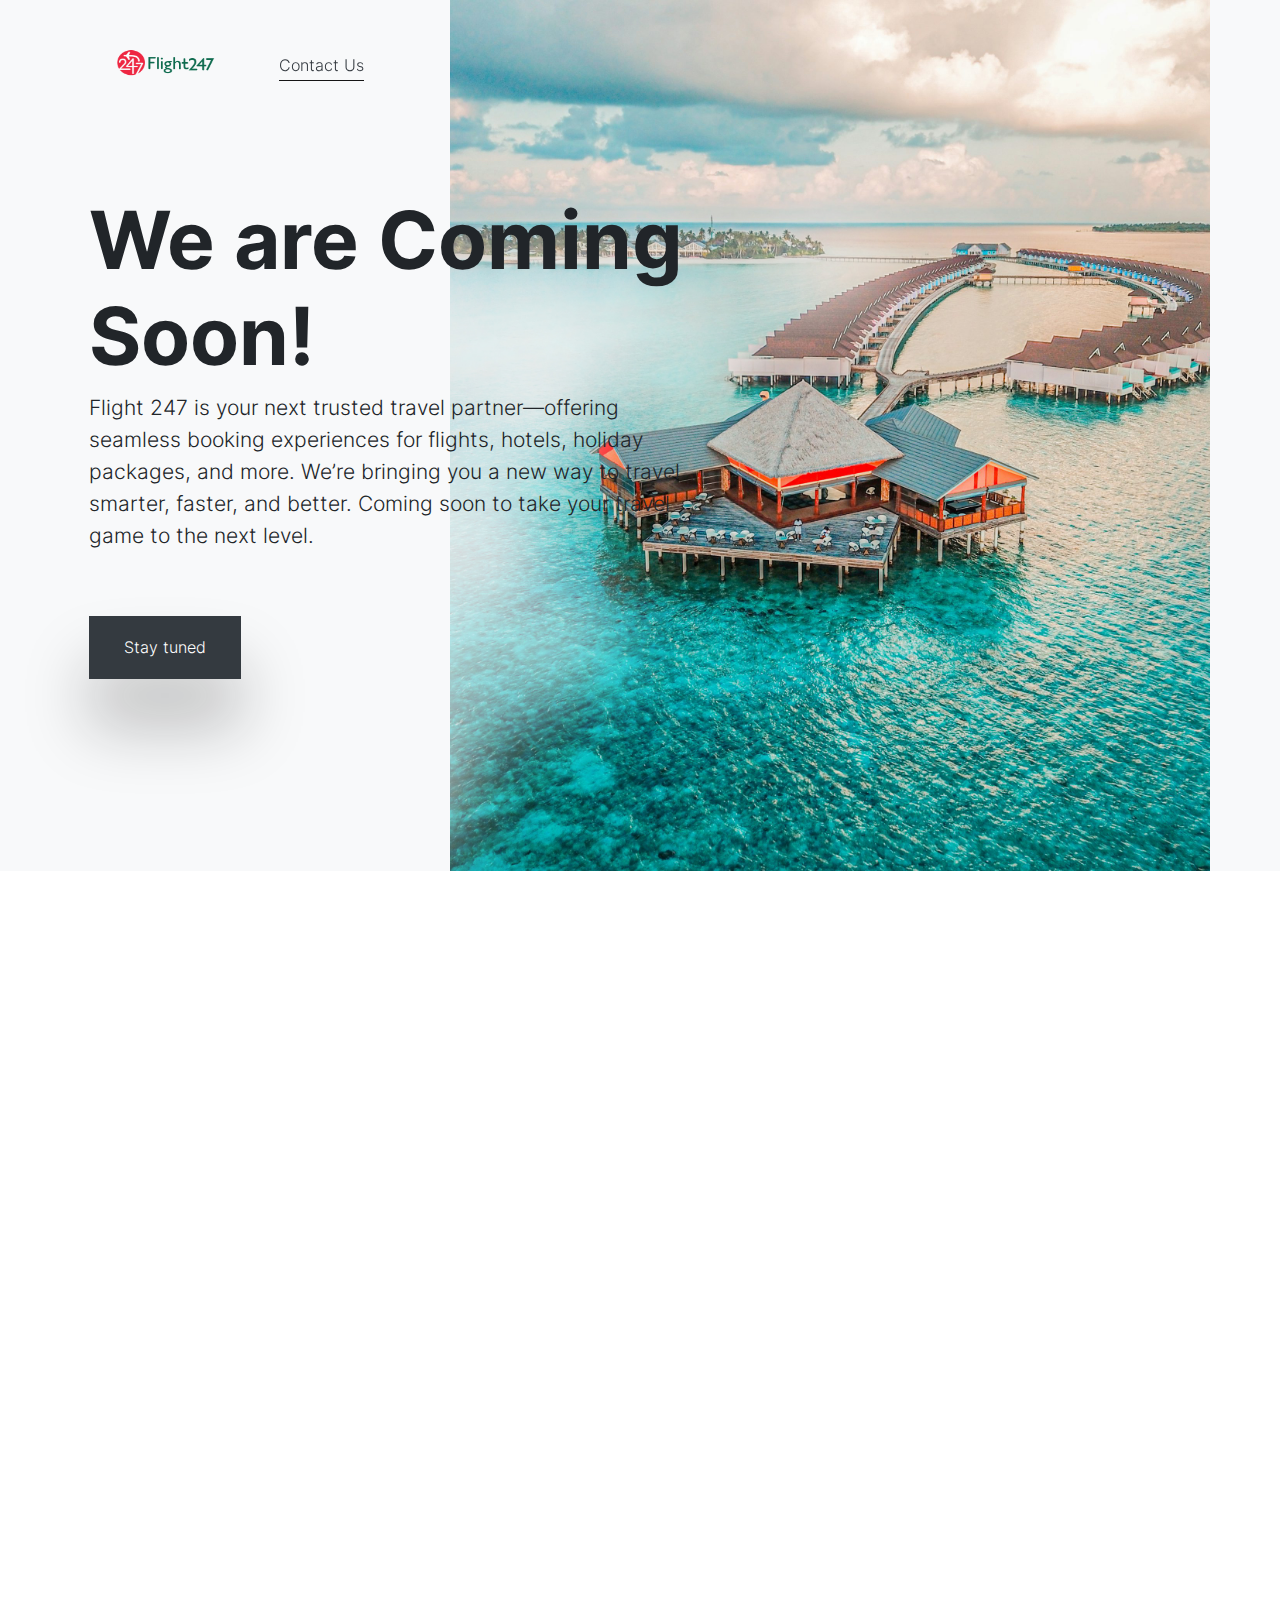
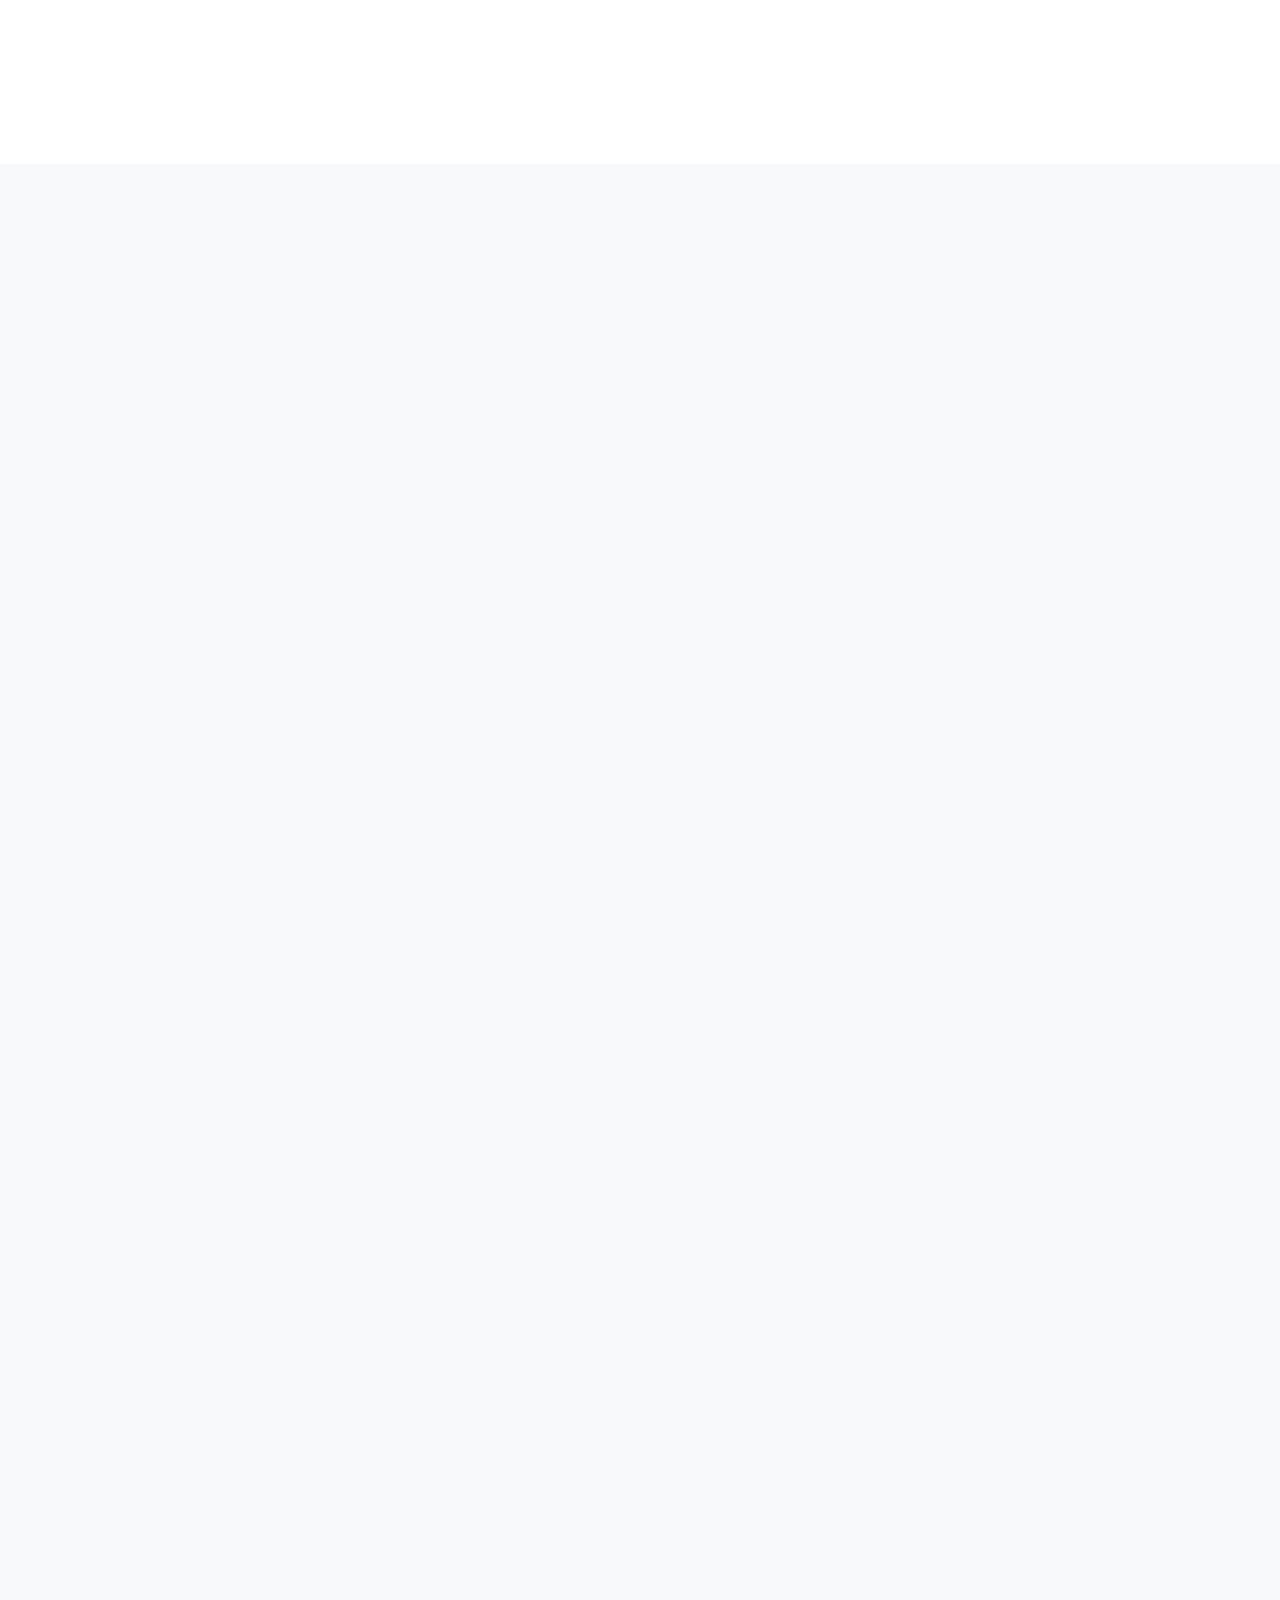
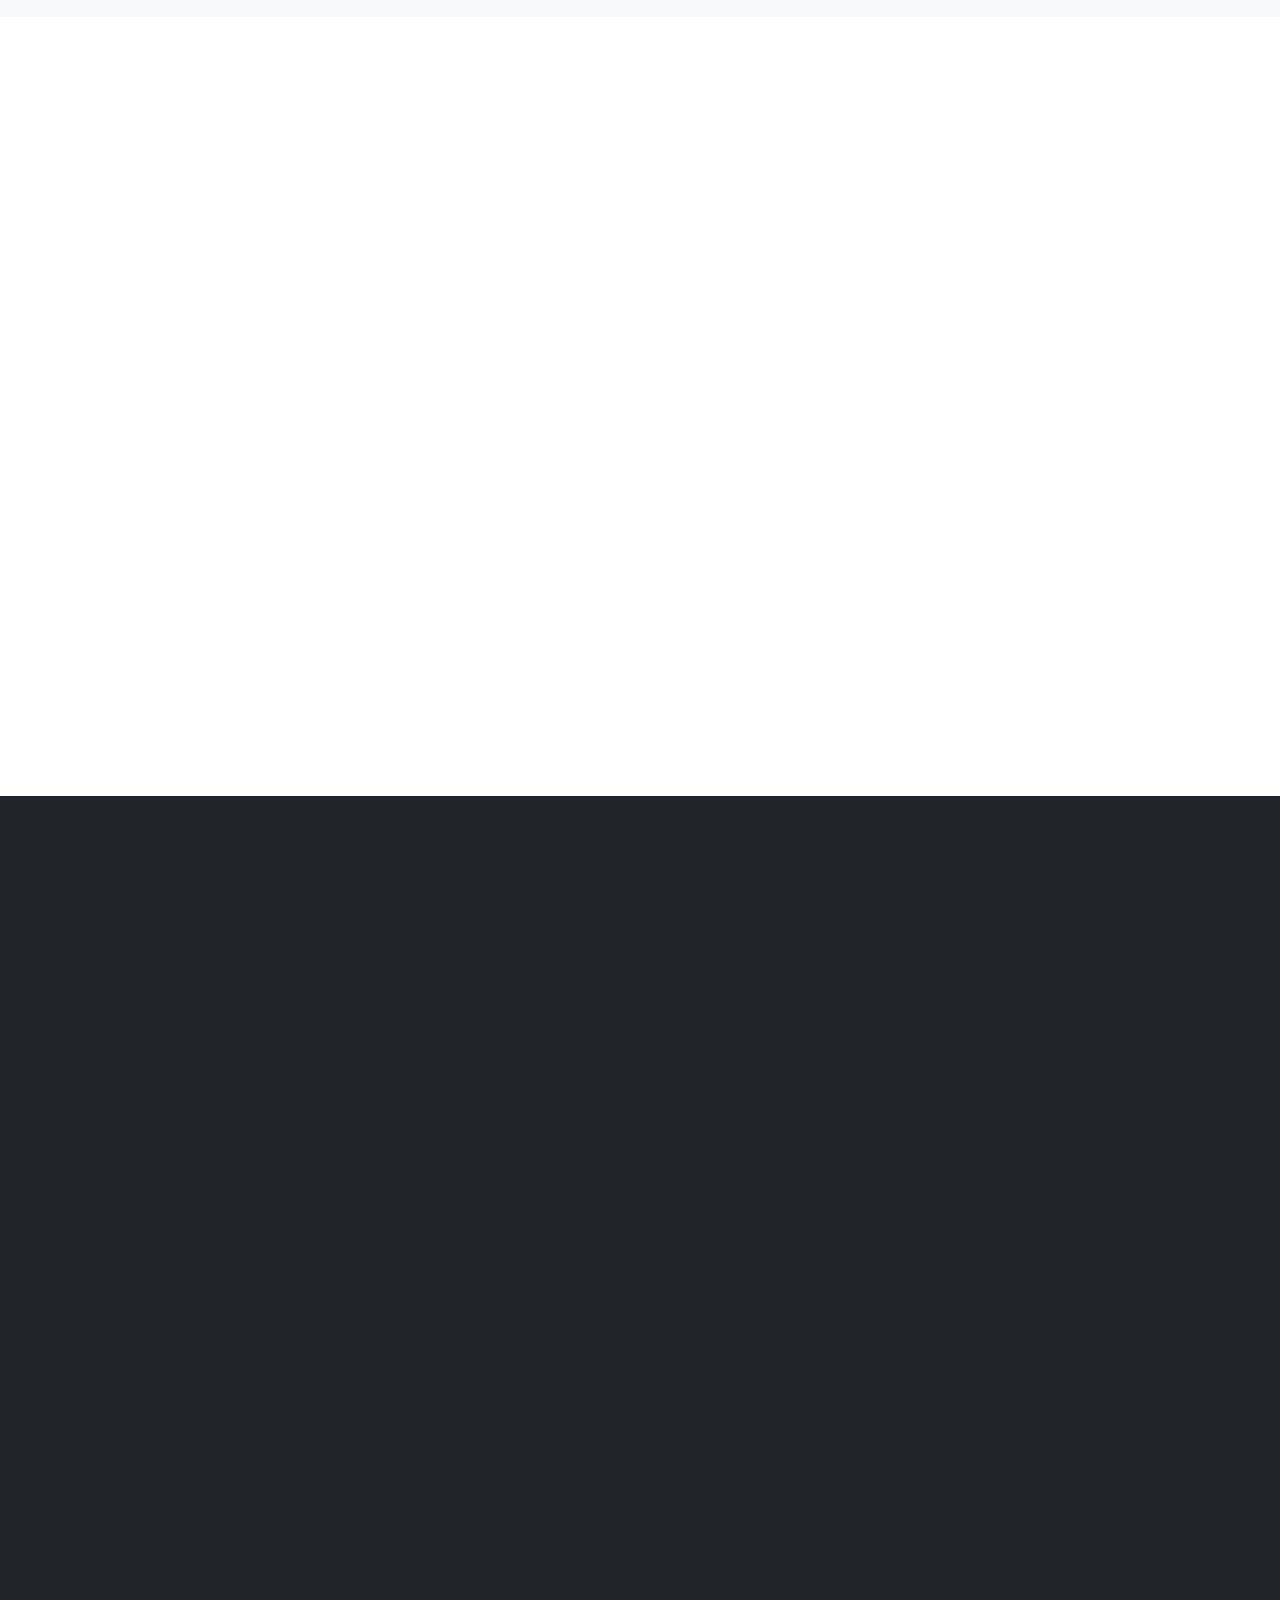
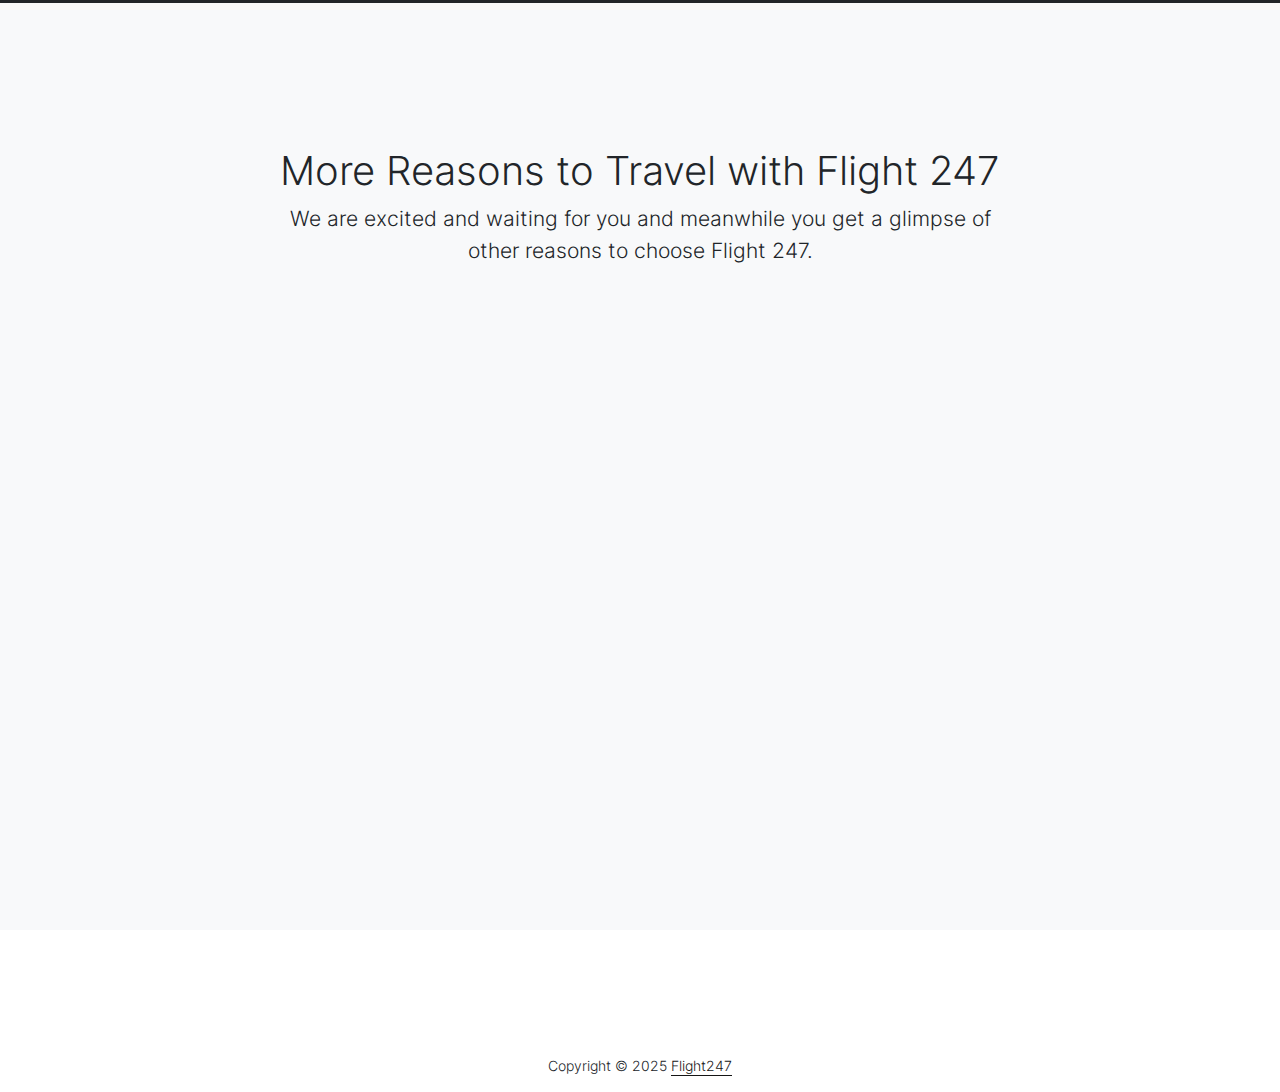
==== commit f4446b44: "ceo img removed" ====
--- a/index.html
+++ b/index.html
@@ -2,31 +2,14 @@
 <html class="h-100" lang="en">
   <head>
     <meta charset="utf-8" />
-    <meta
-      name="viewport"
-      content="width=device-width,initial-scale=1,shrink-to-fit=no"
-    />
+    <meta name="viewport" content="width=device-width,initial-scale=1,shrink-to-fit=no" />
     <meta
       name="description"
       content="A growing collection of ready to use components for the CSS framework Bootstrap 5"
     />
-    <link
-      rel="apple-touch-icon"
-      sizes="180x180"
-      href="img/apple-touch-icon.png"
-    />
-    <link
-      rel="icon"
-      type="image/png"
-      sizes="32x32"
-      href="img/favicon-32x32.png.png"
-    />
-    <link
-      rel="icon"
-      type="image/png"
-      sizes="16x16"
-      href="img/favicon-32x32.png.png"
-    />
+    <link rel="apple-touch-icon" sizes="180x180" href="img/apple-touch-icon.png" />
+    <link rel="icon" type="image/png" sizes="32x32" href="img/favicon-32x32.png.png" />
+    <link rel="icon" type="image/png" sizes="16x16" href="img/favicon-32x32.png.png" />
     <link rel="icon" type="image/png" sizes="96x96" href="img/favicon.png" />
     <meta name="author" content="Holger Koenemann" />
     <meta name="generator" content="Eleventy v2.0.0" />
@@ -42,8 +25,7 @@
         font-weight: 300;
         font-display: swap;
         src: local(""), url("./fonts/inter-v12-latin-300.woff2") format("woff2"),
-          /* Chrome 26+, Opera 23+, Firefox 39+ */
-            url("./fonts/inter-v12-latin-300.woff") format("woff"); /* Chrome 6+, Firefox 3.6+, IE 9+, Safari 5.1+ */
+          /* Chrome 26+, Opera 23+, Firefox 39+ */ url("./fonts/inter-v12-latin-300.woff") format("woff"); /* Chrome 6+, Firefox 3.6+, IE 9+, Safari 5.1+ */
       }
 
       @font-face {
@@ -52,8 +34,7 @@
         font-weight: 500;
         font-display: swap;
         src: local(""), url("./fonts/inter-v12-latin-500.woff2") format("woff2"),
-          /* Chrome 26+, Opera 23+, Firefox 39+ */
-            url("./fonts/inter-v12-latin-500.woff") format("woff"); /* Chrome 6+, Firefox 3.6+, IE 9+, Safari 5.1+ */
+          /* Chrome 26+, Opera 23+, Firefox 39+ */ url("./fonts/inter-v12-latin-500.woff") format("woff"); /* Chrome 6+, Firefox 3.6+, IE 9+, Safari 5.1+ */
       }
       @font-face {
         font-family: "Inter";
@@ -61,18 +42,13 @@
         font-weight: 700;
         font-display: swap;
         src: local(""), url("./fonts/inter-v12-latin-700.woff2") format("woff2"),
-          /* Chrome 26+, Opera 23+, Firefox 39+ */
-            url("./fonts/inter-v12-latin-700.woff") format("woff"); /* Chrome 6+, Firefox 3.6+, IE 9+, Safari 5.1+ */
+          /* Chrome 26+, Opera 23+, Firefox 39+ */ url("./fonts/inter-v12-latin-700.woff") format("woff"); /* Chrome 6+, Firefox 3.6+, IE 9+, Safari 5.1+ */
       }
     </style>
   </head>
 
   <body data-bs-spy="scroll" data-bs-target="#navScroll">
-    <nav
-      id="navScroll"
-      class="navbar navbar-expand-lg navbar-light fixed-top"
-      tabindex="0"
-    >
+    <nav id="navScroll" class="navbar navbar-expand-lg navbar-light fixed-top" tabindex="0">
       <div class="container">
         <a class="navbar-brand pe-4 fs-4" href="/">
           <!-- <svg
@@ -88,13 +64,7 @@
             />
           </svg> -->
           <!-- <span class="ms-1 fw-bolder">Flight247</span> -->
-          <img
-            src="img/Flight-247-logo.png"
-            width="150"
-            height="60"
-            alt=""
-            data-aos="fade"
-          />
+          <img src="img/Flight-247-logo.png" width="150" height="60" alt="" data-aos="fade" />
         </a>
 
         <button
@@ -157,18 +127,12 @@
             style="background-image: url(img/1.\ Maldives.jpg)"
           ></div>
           <div class="row">
-            <div
-              class="col-lg-7 py-vh-6 position-relative"
-              data-aos="fade-right"
-            >
-              <h1 class="display-1 fw-bold mt-5">We are Coming Soon!
-              </h1>
+            <div class="col-lg-7 py-vh-6 position-relative" data-aos="fade-right">
+              <h1 class="display-1 fw-bold mt-5">We are Coming Soon!</h1>
               <p class="lead">
-                Flight 247 is your next trusted travel partner—offering seamless
-                booking experiences for flights, hotels, holiday packages, and
-                more. We’re bringing you a new way to travel smarter, faster,
-                and better. Coming soon to take your travel game to the next
-                level.
+                Flight 247 is your next trusted travel partner—offering seamless booking experiences for flights,
+                hotels, holiday packages, and more. We’re bringing you a new way to travel smarter, faster, and better.
+                Coming soon to take your travel game to the next level.
               </p>
               <a
                 href="https://www.facebook.com/profile.php?id=61575055237835"
@@ -185,61 +149,37 @@
         <div class="container">
           <div class="row d-flex justify-content-end">
             <div class="col-lg-8" data-aos="fade-down">
-              <h2 class="display-6">
-                Not all travel platforms are built the same. Here’s how Flight
-                247 stands out.
-              </h2>
+              <h2 class="display-6">Not all travel platforms are built the same. Here’s how Flight 247 stands out.</h2>
             </div>
           </div>
           <div class="row d-flex align-items-center">
-            <div
-              class="col-md-6 col-lg-4"
-              data-aos="fade-up"
-              data-aos-delay="200"
-            >
+            <div class="col-md-6 col-lg-4" data-aos="fade-up" data-aos-delay="200">
               <span class="h5 fw-lighter">01.</span>
-              <h3 class="py-5 border-top border-dark">
-                Effortless Booking, Every Time
-              </h3>
+              <h3 class="py-5 border-top border-dark">Effortless Booking, Every Time</h3>
               <p>
-                At Flight 247, we believe planning your trip should be as smooth
-                as the journey itself. Our platform lets you book domestic and
-                international flights in just a few clicks—fast, secure, and
-                stress-free. No confusion, no guesswork, just a clear path from
-                search to checkout.
+                At Flight 247, we believe planning your trip should be as smooth as the journey itself. Our platform
+                lets you book domestic and international flights in just a few clicks—fast, secure, and stress-free. No
+                confusion, no guesswork, just a clear path from search to checkout.
               </p>
             </div>
 
-            <div
-              class="col-md-6 col-lg-4 py-vh-4 pb-0"
-              data-aos="fade-up"
-              data-aos-delay="400"
-            >
+            <div class="col-md-6 col-lg-4 py-vh-4 pb-0" data-aos="fade-up" data-aos-delay="400">
               <span class="h5 fw-lighter">02.</span>
               <h3 class="py-5 border-top border-dark">Best Deals, Always</h3>
               <p>
-                We work closely with trusted airlines and global travel partners
-                to bring you highly competitive fares. And we mean what we
-                say—no hidden charges, no last-minute add-ons. What you see is
-                what you pay, and it’s always a great deal.
+                We work closely with trusted airlines and global travel partners to bring you highly competitive fares.
+                And we mean what we say—no hidden charges, no last-minute add-ons. What you see is what you pay, and
+                it’s always a great deal.
               </p>
             </div>
 
-            <div
-              class="col-md-6 col-lg-4 py-vh-6 pb-0"
-              data-aos="fade-up"
-              data-aos-delay="600"
-            >
+            <div class="col-md-6 col-lg-4 py-vh-6 pb-0" data-aos="fade-up" data-aos-delay="600">
               <span class="h5 fw-lighter">03.</span>
-              <h3 class="py-5 border-top border-dark">
-                Travel Tech That Works for You
-              </h3>
+              <h3 class="py-5 border-top border-dark">Travel Tech That Works for You</h3>
               <p>
-                Flight 247 is powered by intelligent, user-friendly technology
-                that does the hard work for you. Whether you're comparing
-                flights or checking in on the go, our platform is designed to
-                simplify the experience—so you can spend less time planning and
-                more time travelling.
+                Flight 247 is powered by intelligent, user-friendly technology that does the hard work for you. Whether
+                you're comparing flights or checking in on the go, our platform is designed to simplify the
+                experience—so you can spend less time planning and more time travelling.
               </p>
             </div>
           </div>
@@ -255,10 +195,7 @@
                   <div
                     class="shadow ratio ratio-16x9 rounded bg-cover bp-center align-self-end"
                     data-aos="fade-right"
-                    style="
-                      background-image: url(img/offc-img-1.jpeg);
-                      --bs-aspect-ratio: 50%;
-                    "
+                    style="background-image: url(img/offc-img-1.jpeg); --bs-aspect-ratio: 50%"
                   ></div>
                 </div>
                 <div class="col-md-5 offset-md-1">
@@ -272,26 +209,19 @@
                   <div
                     class="col-12 shadow ratio rounded bg-cover mt-5 bp-center"
                     data-aos="fade-left"
-                    style="
-                      background-image: url(img/offc-img-3.jpeg);
-                      --bs-aspect-ratio: 150%;
-                    "
+                    style="background-image: url(img/offc-img-3.jpeg); --bs-aspect-ratio: 150%"
                   ></div>
                 </div>
               </div>
             </div>
             <div class="col-lg-4">
-              <h3 class="py-5 border-top border-dark" data-aos="fade-left">
-                Our People, Our Power
-              </h3>
+              <h3 class="py-5 border-top border-dark" data-aos="fade-left">Our People, Our Power</h3>
               <p data-aos="fade-left" data-aos-delay="200">
-                At Flight 247, our greatest strength lies in our team. From
-                seasoned travel professionals and tech specialists to dedicated
-                customer support and marketing experts—we work together to
-                deliver an experience you can rely on. Headquartered in Dhaka,
-                we’ve built a full-scale operation with the right people and
-                tools to serve you better. Because we believe that great travel
-                begins with exceptional service.
+                At Flight 247, our greatest strength lies in our team. From seasoned travel professionals and tech
+                specialists to dedicated customer support and marketing experts—we work together to deliver an
+                experience you can rely on. Headquartered in Dhaka, we’ve built a full-scale operation with the right
+                people and tools to serve you better. Because we believe that great travel begins with exceptional
+                service.
               </p>
               <p></p>
             </div>
@@ -339,16 +269,11 @@
         </div>
       </div> -->
 
-      <div
-        class="position-relative overflow-hidden w-100 bg-light"
-        id="gallery"
-      >
+      <div class="position-relative overflow-hidden w-100 bg-light" id="gallery">
         <div class="container-fluid">
           <div class="row overflow-scroll">
             <div class="col-12">
-              <div
-                class="row vw-100 px-0 py-vh-5 d-flex align-items-center scrollx"
-              >
+              <div class="row vw-100 px-0 py-vh-5 d-flex align-items-center scrollx">
                 <div class="col-md-2" data-aos="fade-up">
                   <img
                     src="img/g-1.jpg"
@@ -407,60 +332,37 @@
       <div class="container py-vh-4 w-100 overflow-hidden">
         <div class="row d-flex justify-content-center align-items-center">
           <div class="col-lg-5">
-            <h3 class="py-5 border-top border-dark" data-aos="fade-right">
-              Message from CEO
-            </h3>
+            <h3 class="py-5 border-top border-dark" data-aos="fade-right">Message from CEO</h3>
           </div>
           <div class="col-md-7" data-aos="fade-left">
             <blockquote>
               <div class="fs-4 my-3 fw-light pt-4 border-bottom pb-3">
-                “We believe that travel should be seamless, accessible, and
-                inspiring for everyone. We’re setting our sights with a vision
-                to redefine how people plan and experience their journeys.
-                Flight 247 is more than just another travel platform. It’s a
-                bold step towards a future where travel in Bangladesh is powered
-                by technology, driven by personalization, and supported by a
-                team that truly understands what modern travelers need. From
-                user-friendly booking to customized plans and unmatched
-                support—we're here to change the game. This is just the
-                beginning. We’re building a platform that doesn’t just serve
-                travelers, but empowers them. I invite you to join us on this
-                exciting journey—because the future of travel starts here. ”
-              </div>
-              <img
-                src="img/sadia-haque.jpg"
-                style="
-                  width: 80px;
-                  height: 80px;
-                  border-radius: 50%;
-                  object-fit: cover;
-                "
-              />
-              <span
-                ><span class="fw-bold">Sadia Haque,</span> CEO of Flight247
-                .</span
-              >
+                “We believe that travel should be seamless, accessible, and inspiring for everyone. We’re setting our
+                sights with a vision to redefine how people plan and experience their journeys. Flight 247 is more than
+                just another travel platform. It’s a bold step towards a future where travel in Bangladesh is powered by
+                technology, driven by personalization, and supported by a team that truly understands what modern
+                travelers need. From user-friendly booking to customized plans and unmatched support—we're here to
+                change the game. This is just the beginning. We’re building a platform that doesn’t just serve
+                travelers, but empowers them. I invite you to join us on this exciting journey—because the future of
+                travel starts here. ”
+              </div>
+              
+               CEO , Flight247 .</span>
             </blockquote>
           </div>
         </div>
       </div>
 
-      <div
-        class="py-vh-6 bg-gray-900 text-light w-100 overflow-hidden"
-        id="workwithus"
-      >
+      <div class="py-vh-6 bg-gray-900 text-light w-100 overflow-hidden" id="workwithus">
         <div class="container">
           <div class="row d-flex justify-content-center">
             <div class="row d-flex justify-content-center text-center">
               <div class="col-lg-8 text-center" data-aos="fade">
-                <p class="text-secondary lead">
-                  Travel Plans Made Just for You.
-                </p>
+                <p class="text-secondary lead">Travel Plans Made Just for You.</p>
                 <h2 class="display-6 mb-5">
-                  Your travel dreams don’t come in templates—and neither do our
-                  plans. Whether it’s a solo trip, honeymoon, family vacation,
-                  or corporate tour, we design every detail to match your needs.
-                  Let us craft your next curated travel experience.
+                  Your travel dreams don’t come in templates—and neither do our plans. Whether it’s a solo trip,
+                  honeymoon, family vacation, or corporate tour, we design every detail to match your needs. Let us
+                  craft your next curated travel experience.
                 </h2>
               </div>
               <div class="col-12">
@@ -483,27 +385,22 @@
             <div class="col-12 col-lg-10 col-xl-8 text-center">
               <h2 class="display-6">More Reasons to Travel with Flight 247</h2>
               <p class="lead">
-                We are excited and waiting for you and meanwhile you get a
-                glimpse of other reasons to choose Flight 247.
+                We are excited and waiting for you and meanwhile you get a glimpse of other reasons to choose Flight
+                247.
               </p>
             </div>
             <div class="col-12 mt-4">
-              <div
-                class="row row-cols-1 row-cols-md-2 g-5 d-flex align-items-center"
-              >
+              <div class="row row-cols-1 row-cols-md-2 g-5 d-flex align-items-center">
                 <div class="col-12 col-lg-6 col-xl-4" data-aos="fade-right">
                   <div class="card p-4 mt-3 border-0">
                     <div class="card-body">
                       <div class="text-dark py-2 fs-3">
-                        <h3 class="py-5" data-aos="fade-left">
-                          Customer Support That Cares
-                        </h3>
+                        <h3 class="py-5" data-aos="fade-left">Customer Support That Cares</h3>
                       </div>
                       <blockquote class="blockquote">
                         <p>
-                          Our dedicated support team is always ready to
-                          help—before, during, and after your trip. We’re just a
-                          call or message away.
+                          Our dedicated support team is always ready to help—before, during, and after your trip. We’re
+                          just a call or message away.
                         </p>
                       </blockquote>
                     </div>
@@ -511,21 +408,15 @@
                 </div>
 
                 <div class="col-12 col-lg-6 col-xl-4">
-                  <div
-                    class="card p-4 shadow mt-3 border-0"
-                    data-aos="fade-down"
-                  >
+                  <div class="card p-4 shadow mt-3 border-0" data-aos="fade-down">
                     <div class="card-body">
                       <div class="text-dark py-2 fs-3">
-                        <h3 class="py-5" data-aos="fade-left">
-                          Travel is What We Do Best
-                        </h3>
+                        <h3 class="py-5" data-aos="fade-left">Travel is What We Do Best</h3>
                       </div>
                       <blockquote class="blockquote">
                         <p>
-                          With years of experience and a passion for exploring,
-                          we don’t just plan trips—we craft unforgettable travel
-                          stories.
+                          With years of experience and a passion for exploring, we don’t just plan trips—we craft
+                          unforgettable travel stories.
                         </p>
                       </blockquote>
                     </div>
@@ -536,15 +427,12 @@
                   <div class="card p-4 mt-3 border-0" data-aos="fade-left">
                     <div class="card-body">
                       <div class="text-dark py-2 fs-3">
-                        <h3 class="py-5" data-aos="fade-left">
-                          Unbeatable Rates, Every Time
-                        </h3>
+                        <h3 class="py-5" data-aos="fade-left">Unbeatable Rates, Every Time</h3>
                       </div>
                       <blockquote class="blockquote">
                         <p>
-                          From flights to full vacation packages, we negotiate
-                          the best deals so you don’t have to. Lowest rates
-                          guaranteed—no compromises.
+                          From flights to full vacation packages, we negotiate the best deals so you don’t have to.
+                          Lowest rates guaranteed—no compromises.
                         </p>
                       </blockquote>
                     </div>
@@ -656,11 +544,7 @@
         </div>
       </div> -->
 
-      <div
-        class="container py-vh-3 border-top"
-        data-aos="fade"
-        data-aos-delay="200"
-      >
+      <div class="container py-vh-3 border-top" data-aos="fade" data-aos-delay="200">
         <!-- <div class="row d-flex justify-content-center">
           <div class="col-12 col-lg-8 text-center">
             <h3 class="fs-2 fw-light">Contact Us</h3>
@@ -708,7 +592,7 @@
               />
             </svg>
             <address class="text-secondary mt-3">
-              <strong>Stride, Inc.</strong><br />
+              <strong>Flight247, Inc.</strong><br />
               1355 Market St, Suite 900<br />
               San Francisco, CA 94103<br />
               <abbr title="Phone">P:</abbr>
@@ -824,10 +708,8 @@
       const header = document.querySelector(".navbar");
       const header_height = header.offsetHeight;
 
-      const add_class_on_scroll = () =>
-        header.classList.add("scrolled", "shadow-sm");
-      const remove_class_on_scroll = () =>
-        header.classList.remove("scrolled", "shadow-sm");
+      const add_class_on_scroll = () => header.classList.add("scrolled", "shadow-sm");
+      const remove_class_on_scroll = () => header.classList.remove("scrolled", "shadow-sm");
 
       window.addEventListener("scroll", function () {
         scrollpos = window.scrollY;
